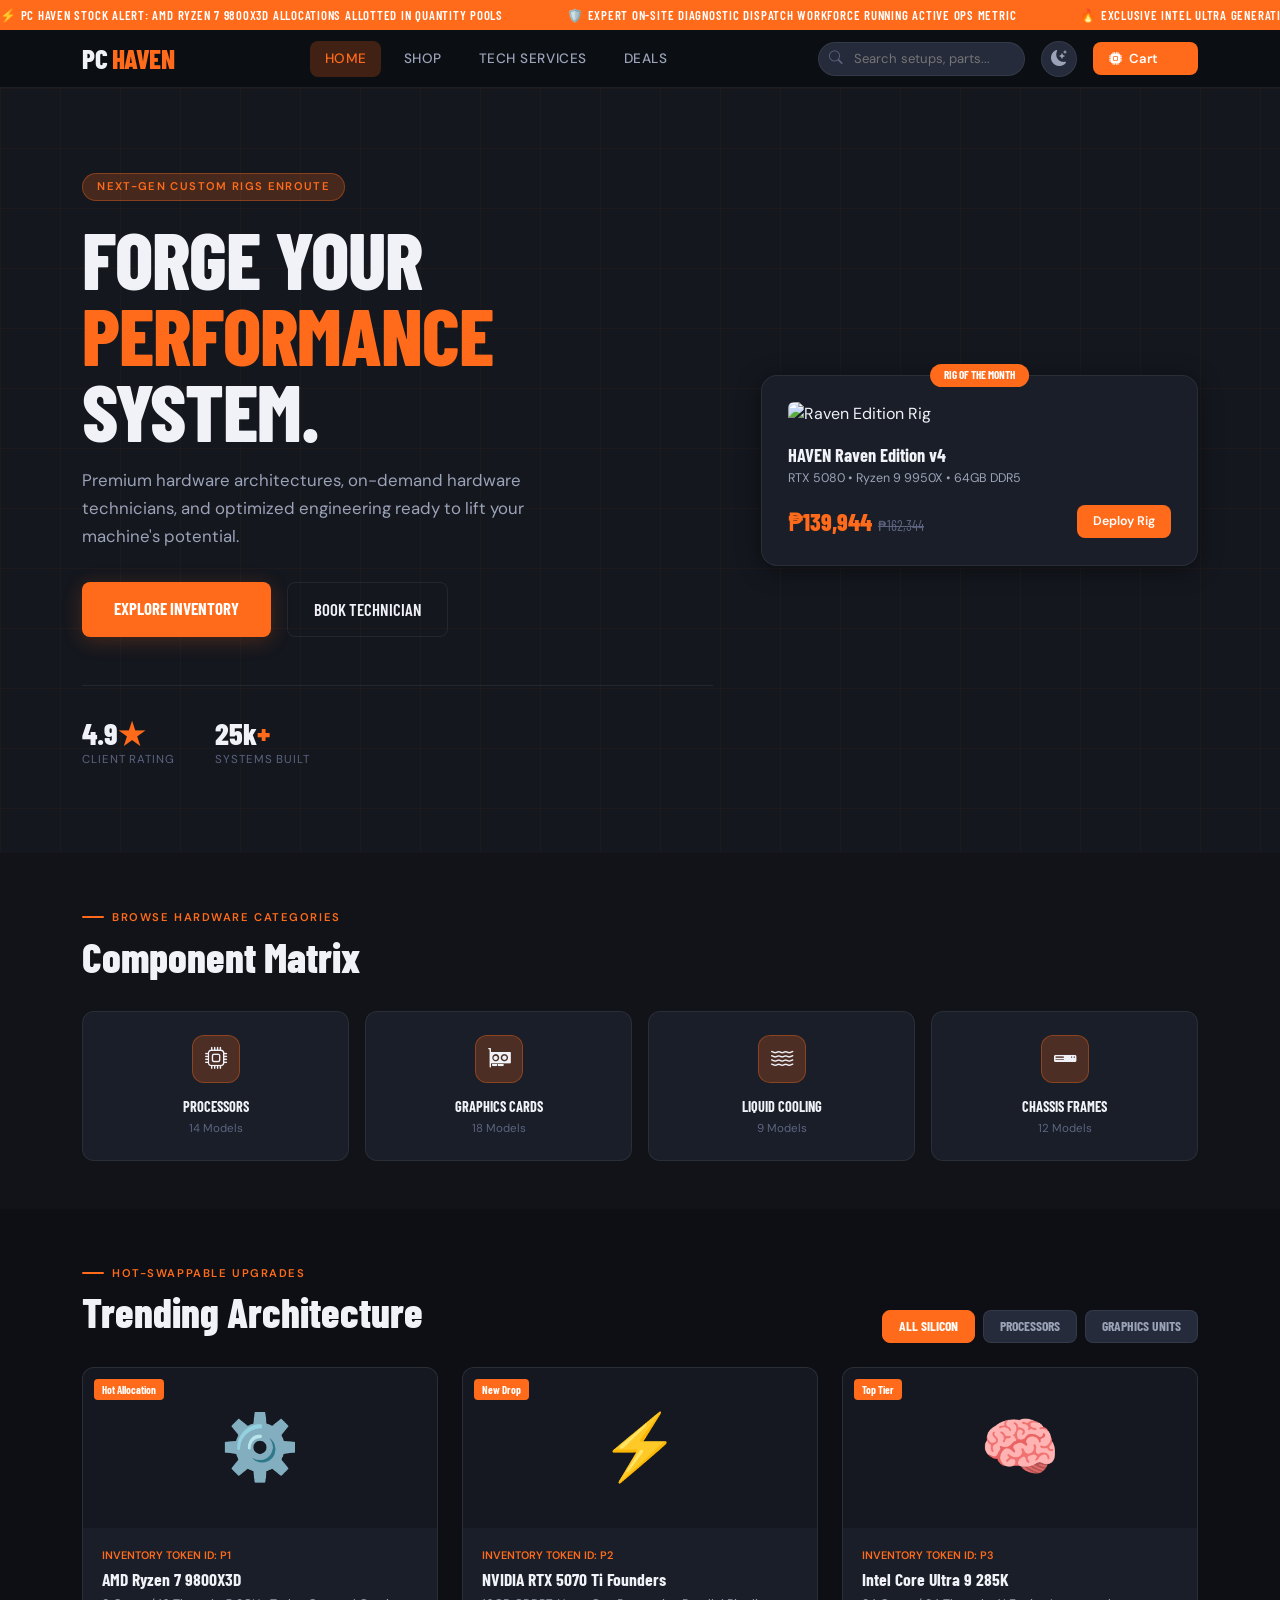
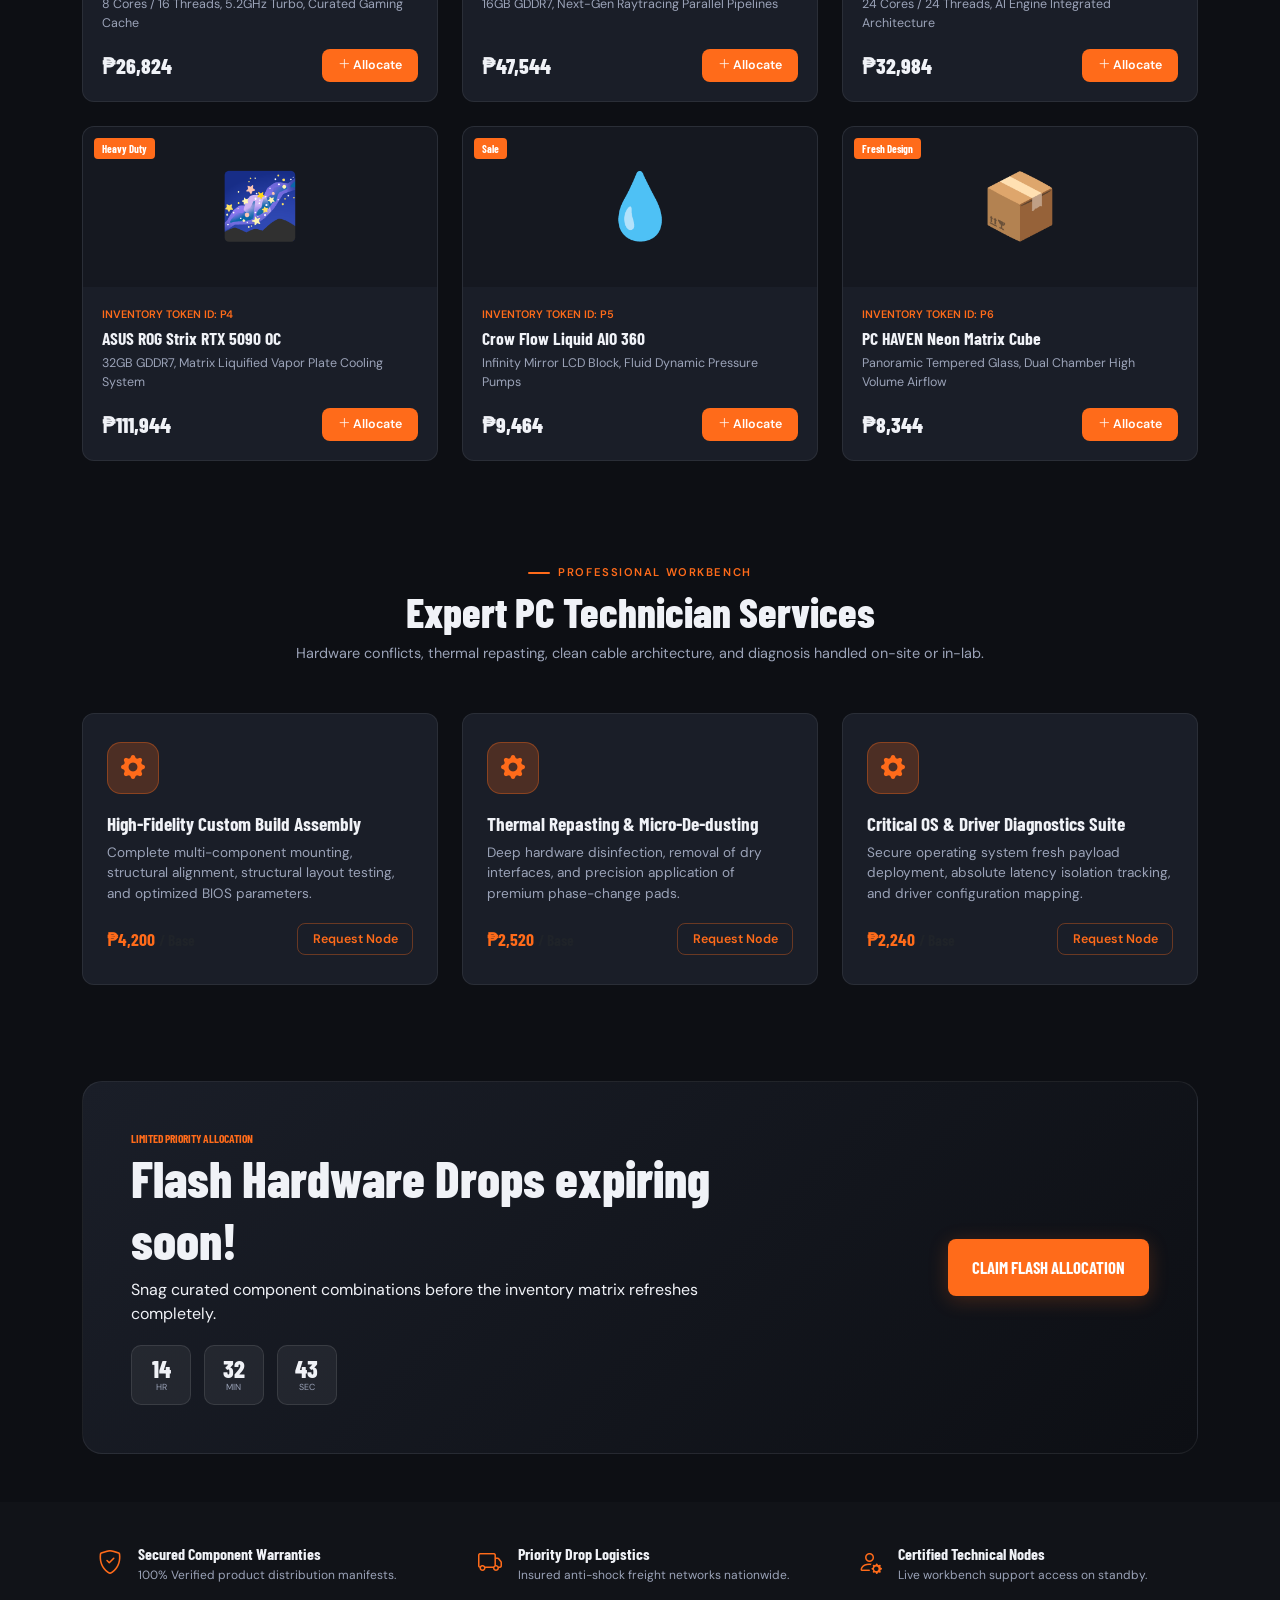
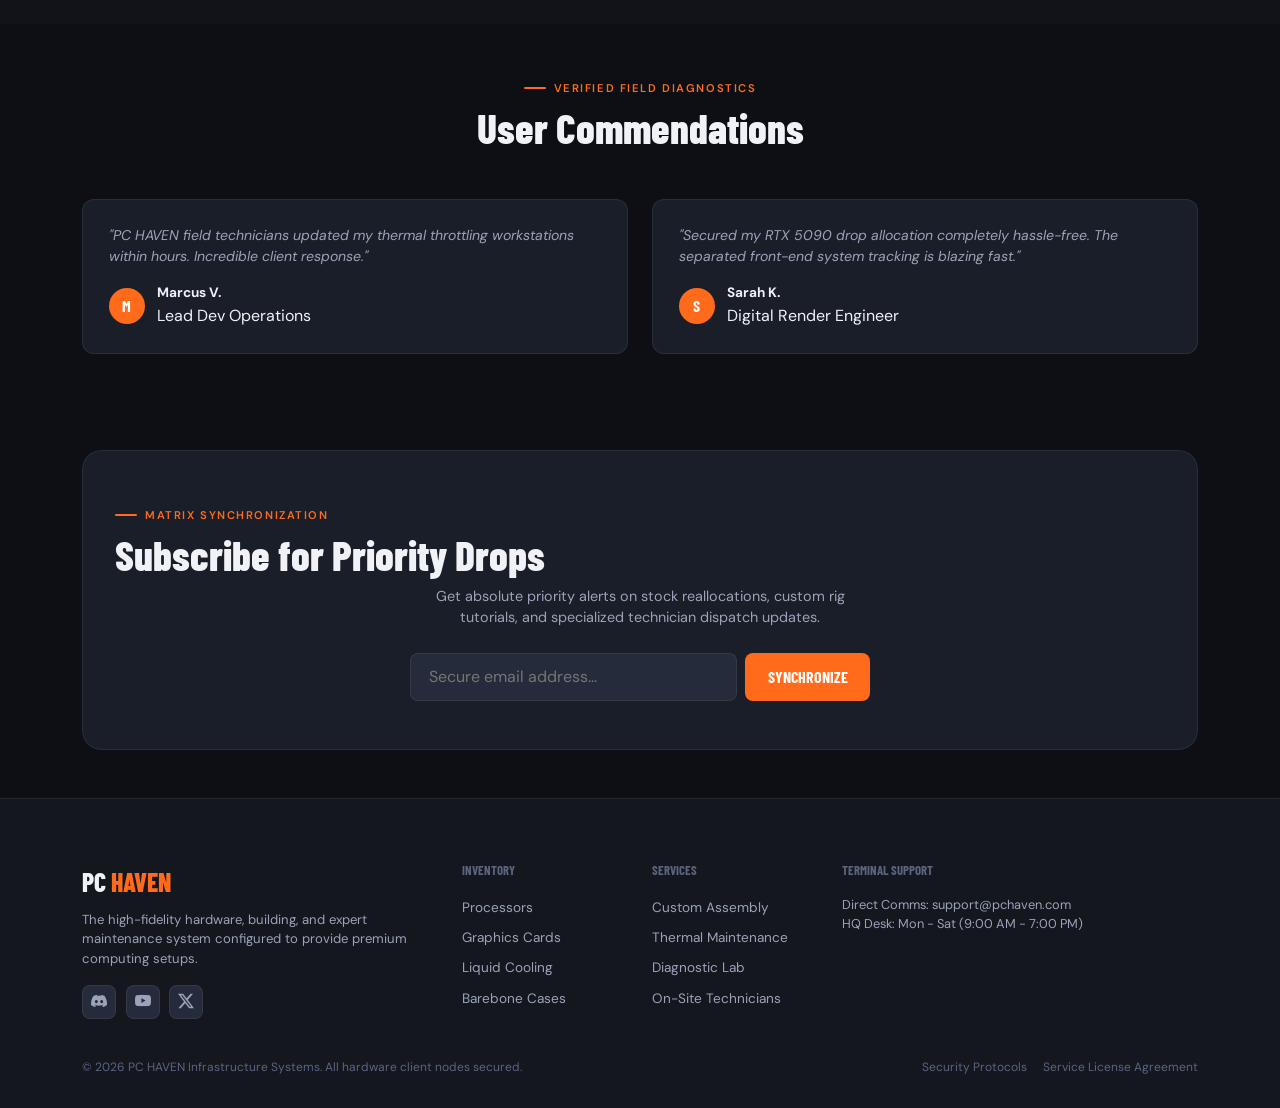
==== index.html @ a6cbf020 "Fix navbar active bug, rebrand to PC HAVEN, and convert currency to PHP" ====
<!DOCTYPE html>
<html lang="en" data-theme="dark">
<head>
  <meta charset="UTF-8" />
  <meta name="viewport" content="width=device-width, initial-scale=1.0" />
  <title>PC HAVEN — Hardware, Builds & Tech Services</title>
  <meta name="description" content="Shop premium PC components, pre-built gaming rigs, and book expert technician services. PC HAVEN — your one-stop tech hub." />

  <link href="https://cdn.jsdelivr.net/npm/bootstrap@5.3.3/dist/css/bootstrap.min.css" rel="stylesheet" />
  <link href="https://cdn.jsdelivr.net/npm/bootstrap-icons@1.11.3/font/bootstrap-icons.min.css" rel="stylesheet" />
  <link href="https://fonts.googleapis.com/css2?family=Barlow+Condensed:wght@400;600;700;800&family=DM+Sans:wght@300;400;500;600&display=swap" rel="stylesheet" />
  <link href="style.css" rel="stylesheet" />
</head>
<body>

  <div class="ticker-bar">
    <div class="ticker-inner" id="ticker-content">
      </div>
  </div>

  <nav id="mainNav">
    <div class="container d-flex align-items-center justify-content-between py-2">
      <a class="navbar-brand" href="#">PC <span>HAVEN</span></a>
      
      <div class="d-none d-lg-flex align-items-center gap-2">
        <a class="nav-link active" href="#hero">Home</a>
        <a class="nav-link" href="#categories">Shop</a>
        <a class="nav-link" href="#services">Tech Services</a>
        <a class="nav-link" href="#promo">Deals</a>
      </div>

      <div class="d-flex align-items-center gap-3">
        <div class="nav-search d-none d-sm-block">
          <i class="bi bi-search search-icon"></i>
          <input type="text" placeholder="Search setups, parts..." />
        </div>
        
        <button class="theme-toggle" id="themeToggle" title="Toggle Light/Dark Mode">
          <i class="bi bi-moon-stars-fill"></i>
        </button>

        <button class="cart-btn" id="cartToggleBtn">
          <i class="bi bi-cpu-fill"></i> Cart
          <span class="cart-count" id="cartCountBadge">0</span>
        </button>
      </div>
    </div>
  </nav>

  <header id="hero" class="hero-section">
    <div class="hero-bg"></div>
    <div class="hero-grid"></div>
    <div class="container hero-content">
      <div class="row align-items-center g-5">
        <div class="col-lg-7">
          <div class="hero-eyebrow">Next-Gen Custom Rigs Enroute</div>
          <h1 class="hero-heading">FORGE YOUR <span class="accent-word">PERFORMANCE</span> SYSTEM.</h1>
          <p class="hero-sub">Premium hardware architectures, on-demand hardware technicians, and optimized engineering ready to lift your machine's potential.</p>
          <div class="d-flex flex-wrap gap-3">
            <a href="#featured" class="btn btn-hero-primary">Explore Inventory</a>
            <a href="#services" class="btn btn-hero-secondary">Book Technician</a>
          </div>
          <div class="hero-stats">
            <div>
              <div class="hero-stats-num">4.9<span>★</span></div>
              <div class="hero-stat-label">Client Rating</div>
            </div>
            <div>
              <div class="hero-stats-num">25k<span>+</span></div>
              <div class="hero-stat-label">Systems Built</div>
            </div>
          </div>
        </div>
        <div class="col-lg-5 d-none d-lg-block">
          <div class="hero-card-float">
            <div class="badge-featured">Rig of the Month</div>
            <img src="https://images.unsplash.com/photo-1587202372775-e229f172b9d7?w=500&q=80" alt="Raven Edition Rig" class="img-fluid rounded" />
            <div class="hero-card-title">HAVEN Raven Edition v4</div>
            <div class="hero-card-sub">RTX 5080 • Ryzen 9 9950X • 64GB DDR5</div>
            <div class="d-flex justify-content-between align-items-center">
              <span class="hero-card-price">₱139,944<span class="old-price">₱162,344</span></span>
              <button class="btn-add-cart" onclick="CartManager.addItem('p-hero', 'HAVEN Raven Edition v4', 139944, '💾')">Deploy Rig</button>
            </div>
          </div>
        </div>
      </div>
    </div>
  </header>

  <section id="categories" class="categories-strip py-5">
    <div class="container">
      <div class="d-flex justify-content-between align-items-end mb-4">
        <div>
          <div class="section-eyebrow">Browse Hardware Categories</div>
          <h2 class="section-title">Component Matrix</h2>
        </div>
      </div>
      <div class="row g-3" id="categories-grid">
        </div>
    </div>
  </section>

  <section id="featured" class="py-5">
    <div class="container">
      <div class="d-flex justify-content-between align-items-end mb-4">
        <div>
          <div class="section-eyebrow">Hot-Swappable Upgrades</div>
          <h2 class="section-title">Trending Architecture</h2>
        </div>
        <div class="d-flex gap-2" id="filter-tabs">
          </div>
      </div>
      <div class="row g-4" id="products-grid">
        </div>
    </div>
  </section>

  <section id="services" class="services-section py-5">
    <div class="container">
      <div class="text-center max-w-xl mx-auto mb-5">
        <div class="section-eyebrow justify-content-center">Professional Workbench</div>
        <h2 class="section-title">Expert PC Technician Services</h2>
        <p class="section-sub">Hardware conflicts, thermal repasting, clean cable architecture, and diagnosis handled on-site or in-lab.</p>
      </div>
      <div class="row g-4" id="services-grid">
        </div>
    </div>
  </section>

  <section id="promo" class="py-5">
    <div class="container">
      <div class="promo-banner">
        <div class="row align-items-center g-4">
          <div class="col-md-7">
            <div class="promo-eyebrow">Limited Priority Allocation</div>
            <h2 class="promo-heading">Flash Hardware Drops expiring soon!</h2>
            <p class="promo-sub">Snag curated component combinations before the inventory matrix refreshes completely.</p>
            <div class="countdown-wrap" id="countdown">
              </div>
          </div>
          <div class="col-md-5 text-md-end">
            <a href="#featured" class="btn btn-hero-primary px-4 py-3">Claim Flash Allocation</a>
          </div>
        </div>
      </div>
    </div>
  </section>

  <section class="trust-strip py-4">
    <div class="container">
      <div class="row g-4" id="trust-grid">
        </div>
    </div>
  </section>

  <section class="testimonials-section py-5">
    <div class="container">
      <div class="text-center mb-5">
        <div class="section-eyebrow justify-content-center">Verified Field Diagnostics</div>
        <h2 class="section-title">User Commendations</h2>
      </div>
      <div class="row g-4" id="testimonials-grid">
        </div>
    </div>
  </section>

  <section class="newsletter-section py-5">
    <div class="container">
      <div class="newsletter-box">
        <div class="section-eyebrow justify-content-center mb-2">Matrix Synchronization</div>
        <h3 class="section-title mb-2">Subscribe for Priority Drops</h3>
        <p class="section-sub mb-4 text-center mx-auto" style="max-width:440px;">Get absolute priority alerts on stock reallocations, custom rig tutorials, and specialized technician dispatch updates.</p>
        <form id="newsletterForm" onsubmit="event.preventDefault(); alert('Subscribed to PC HAVEN stock alerts!');">
          <div class="newsletter-input-group">
            <input type="email" class="newsletter-input" placeholder="Secure email address..." required />
            <button type="submit" class="btn-subscribe">Synchronize</button>
          </div>
        </form>
      </div>
    </div>
  </section>

  <footer>
    <div class="container">
      <div class="row g-4">
        <div class="col-lg-4 col-md-6">
          <div class="footer-brand">PC <span>HAVEN</span></div>
          <p class="footer-desc">The high-fidelity hardware, building, and expert maintenance system configured to provide premium computing setups.</p>
          <div class="footer-social">
            <a href="#" class="social-btn"><i class="bi bi-discord"></i></a>
            <a href="#" class="social-btn"><i class="bi bi-youtube"></i></a>
            <a href="#" class="social-btn"><i class="bi bi-twitter-x"></i></a>
          </div>
        </div>
        <div class="col-lg-2 col-md-6">
          <h5 class="footer-heading">Inventory</h5>
          <ul class="footer-links">
            <li><a href="#featured">Processors</a></li>
            <li><a href="#featured">Graphics Cards</a></li>
            <li><a href="#featured">Liquid Cooling</a></li>
            <li><a href="#featured">Barebone Cases</a></li>
          </ul>
        </div>
        <div class="col-lg-2 col-md-6">
          <h5 class="footer-heading">Services</h5>
          <ul class="footer-links">
            <li><a href="#services">Custom Assembly</a></li>
            <li><a href="#services">Thermal Maintenance</a></li>
            <li><a href="#services">Diagnostic Lab</a></li>
            <li><a href="#services">On-Site Technicians</a></li>
          </ul>
        </div>
        <div class="col-lg-4 col-md-6">
          <h5 class="footer-heading">Terminal Support</h5>
          <p class="footer-desc mt-0" style="font-size:0.8rem;">Direct Comms: support@pchaven.com<br />HQ Desk: Mon - Sat (9:00 AM - 7:00 PM)</p>
        </div>
      </div>
      <div class="footer-divider"></div>
      <div class="d-flex flex-wrap justify-content-between align-items-center footer-bottom">
        <p class="mb-0">&copy; 2026 PC HAVEN Infrastructure Systems. All hardware client nodes secured.</p>
        <div class="d-flex gap-3">
          <a href="#">Security Protocols</a>
          <a href="#">Service License Agreement</a>
        </div>
      </div>
    </div>
  </footer>

  <div id="toast-container"></div>

  <div class="cart-drawer-overlay" id="cartOverlay"></div>
  <div class="cart-drawer" id="cartDrawer">
    <div class="cart-drawer-header">
      <div class="cart-drawer-title"><i class="bi bi-box-seam"></i> Allocated Components</div>
      <button class="drawer-close" id="cartCloseBtn"><i class="bi bi-x-lg"></i></button>
    </div>
    <div class="cart-drawer-body" id="cartDrawerItems">
      </div>
    <div class="cart-drawer-footer">
      <div class="d-flex justify-content-between align-items-center mb-3">
        <span class="text-secondary small">Subtotal Asset Valuation</span>
        <span class="fw-bold text-primary fs-5" id="cartDrawerSubtotal">₱0</span>
      </div>
      <button class="btn btn-hero-primary w-100 py-2.5 text-uppercase fw-bold" onclick="CartManager.checkout()">Initialize Purchase Sequence</button>
    </div>
  </div>

  <div class="modal fade" id="bookingModal" tabindex="-1" aria-hidden="true">
    <div class="modal-dialog modal-dialog-centered">
      <div class="modal-content text-start" style="background: var(--bg-surface); border: 1px solid var(--border); border-radius: var(--radius-card);">
        <div class="modal-header" style="border-bottom: 1px solid var(--border)">
          <h5 class="modal-title fw-bold" id="modalServiceTitle"><i class="bi bi-wrench-adjustable-circle"></i> Service Request</h5>
          <button type="button" class="btn-close btn-close-white" data-bs-dismiss="modal" id="closeBookingModalBtn"></button>
        </div>
        <div class="modal-body" style="color: var(--text-primary);">
          <form id="technicianBookingForm" onsubmit="event.preventDefault(); handleBookingSubmit();">
            <div class="mb-3">
              <label class="form-label small fw-semibold text-secondary">Target Sub-System</label>
              <input type="text" class="form-control" id="bookingServiceName" readonly style="background: var(--bg-muted); color: var(--text-primary); border-color: var(--border);" />
            </div>
            <div class="mb-3">
              <label class="form-label small fw-semibold text-secondary">Client Designation Name</label>
              <input type="text" class="form-control" required style="background: var(--bg-base); color: var(--text-primary); border-color: var(--border);" />
            </div>
            <div class="mb-3">
              <label class="form-label small fw-semibold text-secondary">Deployment Vector Date</label>
              <input type="date" class="form-control" required style="background: var(--bg-base); color: var(--text-primary); border-color: var(--border);" />
            </div>
            <button type="submit" class="btn btn-hero-primary w-100 mt-2">Dispatch Technician</button>
          </form>
        </div>
      </div>
    </div>
  </div>

  <script src="https://cdn.jsdelivr.net/npm/bootstrap@5.3.3/dist/js/bootstrap.bundle.min.js"></script>
  <script src="script.js"></script>
</body>
</html>
---- style.css ----
/* ============================================================
   DESIGN TOKENS & THEME SYSTEM
============================================================ */
:root {
  --accent:        #FF6B1A;
  --accent-dim:    #cc521200;
  --accent-glow:   rgba(255, 107, 26, 0.22);
  --accent-hover:  #ff832d;
  --neon-blue:     #1AABFF;
  --neon-blue-glow:rgba(26, 171, 255, 0.18);
  --font-display:  'Barlow Condensed', sans-serif;
  --font-body:     'DM Sans', sans-serif;
  --radius-card:   12px;
  --radius-btn:    8px;
  --transition:    0.22s ease;
}

/* DARK THEME (default) */
[data-theme="dark"] {
  --bg-base:       #0D0F14;
  --bg-surface:    #14171E;
  --bg-card:       #1A1E28;
  --bg-card-hover: #20253300;
  --bg-muted:      #252B3A;
  --border:        rgba(255,255,255,0.07);
  --border-accent: rgba(255,107,26,0.35);
  --text-primary:  #F0F2F7;
  --text-secondary:#9BA3B8;
  --text-muted:    #5C6480;
  --nav-bg:        rgba(13, 15, 20, 0.92);
  --hero-overlay:  linear-gradient(135deg, rgba(13,15,20,0.96) 0%, rgba(13,15,20,0.65) 60%, rgba(13,15,20,0.3) 100%);
  --section-alt:   #111318;
  --badge-sale-bg: #FF6B1A;
  --badge-sale-fg: #fff;
  --badge-new-bg:  #1AABFF;
  --badge-new-fg:  #fff;
  --shadow-card:   0 4px 24px rgba(0,0,0,0.45);
  --shadow-hover:  0 8px 40px rgba(0,0,0,0.65);
}

/* LIGHT THEME */
[data-theme="light"] {
  --bg-base:       #F4F5F8;
  --bg-surface:    #FFFFFF;
  --bg-card:       #FFFFFF;
  --bg-card-hover: #F8F9FC;
  --bg-muted:      #ECEEF4;
  --border:        rgba(0,0,0,0.08);
  --border-accent: rgba(255,107,26,0.4);
  --text-primary:  #0E1118;
  --text-secondary:#454D65;
  --text-muted:    #9BA3B8;
  --nav-bg:        rgba(244,245,248,0.94);
  --hero-overlay:  linear-gradient(135deg, rgba(244,245,248,0.97) 0%, rgba(244,245,248,0.75) 55%, rgba(244,245,248,0.1) 100%);
  --section-alt:   #ECEEF4;
  --badge-sale-bg: #FF6B1A;
  --badge-sale-fg: #fff;
  --badge-new-bg:  #0e90d9;
  --badge-new-fg:  #fff;
  --shadow-card:   0 2px 16px rgba(0,0,0,0.09);
  --shadow-hover:  0 6px 32px rgba(0,0,0,0.15);
}

/* ============================================================
   BASE
============================================================ */
*, *::before, *::after { box-sizing: border-box; }
html { scroll-behavior: smooth; }
body {
  font-family: var(--font-body);
  background: var(--bg-base);
  color: var(--text-primary);
  transition: background var(--transition), color var(--transition);
  overflow-x: hidden;
}
h1, h2, h3, h4, h5, .display-font { font-family: var(--font-display); }
a { color: inherit; text-decoration: none; }

/* ============================================================
   SCROLLBAR
============================================================ */
::-webkit-scrollbar { width: 6px; }
::-webkit-scrollbar-track { background: var(--bg-base); }
::-webkit-scrollbar-thumb { background: var(--bg-muted); border-radius: 99px; }

/* ============================================================
   NAVBAR
============================================================ */
#mainNav {
  background: var(--nav-bg);
  backdrop-filter: blur(16px) saturate(180%);
  -webkit-backdrop-filter: blur(16px) saturate(180%);
  border-bottom: 1px solid var(--border);
  position: sticky;
  top: 0;
  z-index: 1000;
  transition: all var(--transition);
}
#mainNav.scrolled {
  border-bottom-color: var(--border-accent);
  box-shadow: 0 4px 32px rgba(255,107,26,0.08);
}
.navbar-brand {
  font-family: var(--font-display);
  font-size: 1.7rem;
  font-weight: 800;
  letter-spacing: -0.5px;
  color: var(--text-primary) !important;
}
.navbar-brand span { color: var(--accent); }
.nav-link {
  font-size: 0.85rem;
  font-weight: 500;
  letter-spacing: 0.04em;
  text-transform: uppercase;
  color: var(--text-secondary) !important;
  padding: 0.5rem 0.9rem !important;
  border-radius: var(--radius-btn);
  transition: color var(--transition), background var(--transition);
}
.nav-link:hover, .nav-link.active {
  color: var(--text-primary) !important;
  background: var(--bg-muted);
}
.nav-link.active { color: var(--accent) !important; background: var(--accent-glow); }

/* Cart Badge UI */
.cart-btn {
  position: relative;
  display: inline-flex;
  align-items: center;
  gap: 0.4rem;
  background: var(--accent);
  color: #fff !important;
  border: none;
  border-radius: var(--radius-btn);
  padding: 0.42rem 1rem !important;
  font-size: 0.82rem;
  font-weight: 600;
  transition: background var(--transition), transform var(--transition);
}
.cart-btn:hover { background: var(--accent-hover) !important; transform: translateY(-1px); }
.cart-count {
  background: #fff;
  color: var(--accent);
  font-size: 0.65rem;
  font-weight: 700;
  width: 18px; height: 18px;
  border-radius: 50%;
  display: flex; align-items: center; justify-content: center;
  opacity: 0;
  transform: scale(0);
  transition: all 0.2s cubic-bezier(0.34,1.56,0.64,1);
}
.cart-count.visible { opacity: 1; transform: scale(1); }

/* Search Engine Mock Input */
.nav-search {
  position: relative;
  max-width: 240px;
}
.nav-search input {
  background: var(--bg-muted);
  border: 1px solid var(--border);
  color: var(--text-primary);
  border-radius: 99px;
  padding: 0.4rem 1rem 0.4rem 2.2rem;
  font-size: 0.82rem;
  width: 100%;
  transition: border-color var(--transition), background var(--transition);
  font-family: var(--font-body);
}
.nav-search input:focus {
  outline: none;
  border-color: var(--accent);
  background: var(--bg-card);
  box-shadow: 0 0 0 3px var(--accent-glow);
}
.nav-search .search-icon {
  position: absolute; left: 0.7rem; top: 50%;
  transform: translateY(-50%);
  color: var(--text-muted);
  font-size: 0.85rem;
  pointer-events: none;
}

/* Theme Toggle Button */
.theme-toggle {
  background: var(--bg-muted);
  border: 1px solid var(--border);
  color: var(--text-secondary);
  width: 36px; height: 36px;
  border-radius: 50%;
  display: flex; align-items: center; justify-content: center;
  cursor: pointer;
  transition: all var(--transition);
  font-size: 1rem;
}
.theme-toggle:hover { border-color: var(--accent); color: var(--accent); background: var(--accent-glow); }

/* ============================================================
   TICKER / ANNOUNCEMENT BAR
============================================================ */
.ticker-bar {
  background: var(--accent);
  color: #fff;
  font-family: var(--font-display);
  font-size: 0.8rem;
  font-weight: 600;
  letter-spacing: 0.06em;
  text-transform: uppercase;
  padding: 0.35rem 0;
  overflow: hidden;
  white-space: nowrap;
}
.ticker-inner {
  display: inline-flex;
  gap: 4rem;
  animation: ticker 28s linear infinite;
}
@keyframes ticker {
  0%   { transform: translateX(0); }
  100% { transform: translateX(-50%); }
}
.ticker-bar:hover .ticker-inner { animation-play-state: paused; }

/* ============================================================
   HERO SECTION
============================================================ */
.hero-section {
  position: relative;
  min-height: 85vh;
  display: flex;
  align-items: center;
  overflow: hidden;
  background-color: var(--bg-surface);
}
.hero-bg {
  position: absolute; inset: 0;
  background-image: url('https://images.unsplash.com/photo-1618424181497-157f25b6ddd5?w=1800&q=80');
  background-size: cover;
  background-position: center center;
  transform: scale(1.04);
  transition: transform 8s ease;
}
.hero-section:hover .hero-bg { transform: scale(1); }
.hero-overlay {
  position: absolute; inset: 0;
  background: var(--hero-overlay);
}
.hero-grid {
  position: absolute; inset: 0;
  background-image:
    linear-gradient(rgba(255,107,26,0.04) 1px, transparent 1px),
    linear-gradient(90deg, rgba(255,107,26,0.04) 1px, transparent 1px);
  background-size: 60px 60px;
  pointer-events: none;
}
.hero-content { position: relative; z-index: 2; }
.hero-eyebrow {
  display: inline-flex;
  align-items: center;
  gap: 0.5rem;
  background: var(--accent-glow);
  border: 1px solid var(--border-accent);
  color: var(--accent);
  font-size: 0.7rem;
  font-weight: 600;
  letter-spacing: 0.12em;
  text-transform: uppercase;
  padding: 0.3rem 0.9rem;
  border-radius: 99px;
  margin-bottom: 1.2rem;
}
.hero-heading {
  font-family: var(--font-display);
  font-size: clamp(2.8rem, 6.5vw, 5rem);
  font-weight: 800;
  line-height: 0.95;
  letter-spacing: -1px;
  margin-bottom: 1.2rem;
}
.hero-heading .accent-word { color: var(--accent); }
.hero-sub {
  font-size: 1.05rem;
  color: var(--text-secondary);
  max-width: 520px;
  line-height: 1.65;
  margin-bottom: 2rem;
}
.btn-hero-primary {
  background: var(--accent);
  color: #fff;
  border: none;
  border-radius: var(--radius-btn);
  padding: 0.85rem 2rem;
  font-family: var(--font-display);
  font-size: 1.05rem;
  font-weight: 700;
  text-transform: uppercase;
  transition: all var(--transition);
  box-shadow: 0 4px 20px var(--accent-glow);
}
.btn-hero-primary:hover {
  background: var(--accent-hover);
  color: #fff;
  transform: translateY(-2px);
  box-shadow: 0 8px 32px rgba(255,107,26,0.45);
}
.btn-hero-secondary {
  background: transparent;
  color: var(--text-primary);
  border: 1px solid var(--border);
  border-radius: var(--radius-btn);
  padding: 0.85rem 1.6rem;
  font-family: var(--font-display);
  font-size: 1.05rem;
  font-weight: 600;
  text-transform: uppercase;
  transition: all var(--transition);
}
.btn-hero-secondary:hover {
  border-color: var(--accent);
  color: var(--accent);
  background: var(--accent-glow);
}
.hero-stats {
  display: flex;
  gap: 2.5rem;
  margin-top: 3rem;
  padding-top: 2rem;
  border-top: 1px solid var(--border);
}
.hero-stats-num {
  font-family: var(--font-display);
  font-size: 1.9rem;
  font-weight: 800;
  line-height: 1;
}
.hero-stats-num span { color: var(--accent); }
.hero-stat-label {
  font-size: 0.72rem;
  color: var(--text-muted);
  text-transform: uppercase;
  letter-spacing: 0.08em;
  margin-top: 0.2rem;
}

/* Floating Rig Display Component Card */
.hero-card-float {
  background: var(--bg-card);
  border: 1px solid var(--border);
  border-radius: 16px;
  padding: 1.6rem;
  backdrop-filter: blur(12px);
  box-shadow: var(--shadow-card);
  animation: float-card 5s ease-in-out infinite;
  position: relative;
}
@keyframes float-card {
  0%, 100% { transform: translateY(0); }
  50%       { transform: translateY(-10px); }
}
.hero-card-float .badge-featured {
  position: absolute;
  top: -12px; left: 50%;
  transform: translateX(-50%);
  background: var(--accent);
  color: #fff;
  font-family: var(--font-display);
  font-size: 0.7rem;
  font-weight: 700;
  text-transform: uppercase;
  padding: 0.2rem 0.9rem;
  border-radius: 99px;
}
.hero-card-float img {
  width: 100%;
  max-height: 200px;
  object-fit: cover;
  margin-bottom: 1rem;
}
.hero-card-title {
  font-family: var(--font-display);
  font-size: 1.15rem;
  font-weight: 700;
}
.hero-card-sub { font-size: 0.78rem; color: var(--text-secondary); margin-bottom: 1rem; }
.hero-card-price {
  font-family: var(--font-display);
  font-size: 1.5rem;
  font-weight: 800;
  color: var(--accent);
}
.hero-card-price .old-price {
  font-size: 0.9rem;
  color: var(--text-muted);
  text-decoration: line-through;
  font-weight: 400;
  margin-left: 0.4rem;
}

/* ============================================================
   CATEGORIES MATRIX STRIP
============================================================ */
.categories-strip { background: var(--section-alt); }
.cat-card {
  background: var(--bg-card);
  border: 1px solid var(--border);
  border-radius: var(--radius-card);
  padding: 1.4rem 1rem;
  text-align: center;
  cursor: pointer;
  transition: all var(--transition);
  position: relative;
  overflow: hidden;
}
.cat-card::before {
  content: '';
  position: absolute;
  bottom: 0; left: 0; right: 0;
  height: 2px;
  background: var(--accent);
  transform: scaleX(0);
  transition: transform var(--transition);
}
.cat-card:hover { border-color: var(--border-accent); transform: translateY(-3px); box-shadow: var(--shadow-hover); }
.cat-card:hover::before { transform: scaleX(1); }
.cat-icon {
  width: 48px; height: 48px;
  background: var(--accent-glow);
  border: 1px solid var(--border-accent);
  border-radius: 12px;
  display: flex; align-items: center; justify-content: center;
  font-size: 1.4rem;
  margin: 0 auto 0.8rem;
  transition: all var(--transition);
}
.cat-card:hover .cat-icon { background: var(--accent); border-color: var(--accent); color: white; }
.cat-name {
  font-family: var(--font-display);
  font-size: 0.9rem;
  font-weight: 700;
  text-transform: uppercase;
}
.cat-count { font-size: 0.72rem; color: var(--text-muted); margin-top: 0.2rem; }

/* ============================================================
   SECTION STRUCTURAL CLASSES
============================================================ */
.section-eyebrow {
  display: inline-flex;
  align-items: center;
  gap: 0.5rem;
  font-size: 0.7rem;
  font-weight: 600;
  letter-spacing: 0.14em;
  text-transform: uppercase;
  color: var(--accent);
  margin-bottom: 0.5rem;
}
.section-eyebrow::before {
  content: '';
  display: block;
  width: 22px; height: 2px;
  background: var(--accent);
  border-radius: 1px;
}
.section-title {
  font-family: var(--font-display);
  font-size: clamp(1.8rem, 3.5vw, 2.6rem);
  font-weight: 800;
  line-height: 1.1;
}
.section-sub { font-size: 0.9rem; color: var(--text-secondary); }

/* Filter Tabs Navigation buttons */
.filter-tab-btn {
  background: var(--bg-muted);
  color: var(--text-secondary);
  border: 1px solid var(--border);
  font-family: var(--font-display);
  font-weight: 700;
  font-size: 0.85rem;
  text-transform: uppercase;
  padding: 0.35rem 1rem;
  border-radius: var(--radius-btn);
  transition: all var(--transition);
}
.filter-tab-btn.active, .filter-tab-btn:hover {
  background: var(--accent);
  color: white;
  border-color: var(--accent);
}

/* ============================================================
   PRODUCT RENDER CARDS
============================================================ */
.product-card {
  background: var(--bg-card);
  border: 1px solid var(--border);
  border-radius: var(--radius-card);
  overflow: hidden;
  transition: all var(--transition);
  display: flex;
  flex-direction: column;
  height: 100%;
}
.product-card:hover {
  border-color: var(--border-accent);
  box-shadow: var(--shadow-hover);
  transform: translateY(-4px);
}
.product-img-wrap {
  background: rgba(0,0,0,0.2);
  position: relative;
  overflow: hidden;
  padding: 2rem 1.2rem;
  text-align: center;
}
.product-img-wrap .item-emoji {
  font-size: 4rem;
  display: inline-block;
  transition: transform var(--transition);
}
.product-card:hover .product-img-wrap .item-emoji { transform: scale(1.15) rotate(5deg); }

/* Badge overlays stack code */
.badge-stack {
  position: absolute;
  top: 0.7rem; left: 0.7rem;
  display: flex; flex-direction: column; gap: 0.3rem;
  z-index: 5;
}
.badge-sale {
  background: var(--badge-sale-bg);
  color: var(--badge-sale-fg);
  font-family: var(--font-display);
  font-size: 0.68rem;
  font-weight: 700;
  padding: 0.15rem 0.5rem;
  border-radius: 4px;
}
.badge-new {
  background: var(--badge-new-bg);
  color: var(--badge-new-fg);
  font-family: var(--font-display);
  font-size: 0.68rem;
  font-weight: 700;
  padding: 0.15rem 0.5rem;
  border-radius: 4px;
}

/* Product Information Body layout setup */
.product-body {
  padding: 1.2rem;
  display: flex; flex-direction: column; flex: 1;
}
.product-category {
  font-size: 0.68rem;
  font-weight: 600;
  text-transform: uppercase;
  color: var(--accent);
  margin-bottom: 0.3rem;
}
.product-name {
  font-family: var(--font-display);
  font-size: 1.1rem;
  font-weight: 700;
  margin-bottom: 0.25rem;
  line-height: 1.3;
}
.product-spec {
  font-size: 0.78rem;
  color: var(--text-secondary);
  margin-bottom: 1rem;
}
.product-footer {
  margin-top: auto;
  display: flex; align-items: center; justify-content: space-between;
}
.product-price {
  font-family: var(--font-display);
  font-size: 1.35rem;
  font-weight: 800;
}
.btn-add-cart {
  background: var(--accent);
  color: #fff;
  border: none;
  border-radius: var(--radius-btn);
  padding: 0.45rem 1rem;
  font-size: 0.78rem;
  font-weight: 600;
  transition: all var(--transition);
}
.btn-add-cart:hover { background: var(--accent-hover); }

/* ============================================================
   TECHNICIAN SERVICES CARDS
============================================================ */
.service-card {
  background: var(--bg-card);
  border: 1px solid var(--border);
  border-radius: var(--radius-card);
  padding: 1.8rem 1.5rem;
  position: relative;
  overflow: hidden;
  transition: all var(--transition);
}
.service-card:hover {
  border-color: var(--border-accent);
  box-shadow: var(--shadow-hover);
  transform: translateY(-3px);
}
.service-icon-wrap {
  width: 52px; height: 52px;
  background: var(--accent-glow);
  border: 1px solid var(--border-accent);
  border-radius: 14px;
  display: flex; align-items: center; justify-content: center;
  font-size: 1.5rem;
  margin-bottom: 1.1rem;
  color: var(--accent);
}
.service-card:hover .service-icon-wrap {
  background: var(--accent);
  color: #fff;
}
.service-name {
  font-family: var(--font-display);
  font-size: 1.2rem;
  font-weight: 700;
}
.service-desc { font-size: 0.85rem; color: var(--text-secondary); margin-bottom: 1.2rem; }
.service-meta { display: flex; align-items: center; justify-content: space-between; }
.service-price { font-family: var(--font-display); font-size: 1.1rem; font-weight: 700; color: var(--accent); }
.btn-book-service {
  background: transparent;
  border: 1px solid var(--border-accent);
  color: var(--accent);
  border-radius: var(--radius-btn);
  padding: 0.35rem 0.9rem;
  font-size: 0.78rem;
  font-weight: 600;
  transition: all var(--transition);
}
.btn-book-service:hover { background: var(--accent); color: #fff; }

/* ============================================================
   PROMO & COUNTDOWN STRIP 
============================================================ */
.promo-banner {
  background: linear-gradient(135deg, #1A1E28 0%, #0D0F14 100%);
  border: 1px solid var(--border);
  border-radius: 20px;
  padding: 3rem;
  position: relative;
}
.promo-eyebrow {
  font-family: var(--font-display);
  font-size: 0.72rem;
  font-weight: 700;
  text-transform: uppercase;
  color: var(--accent);
}
.promo-heading {
  font-family: var(--font-display);
  font-size: clamp(2rem, 4vw, 3.2rem);
  font-weight: 800;
}
.countdown-wrap { display: flex; gap: 0.8rem; margin-top: 1.2rem; }
.countdown-unit {
  background: rgba(255,255,255,0.06);
  border: 1px solid rgba(255,255,255,0.1);
  border-radius: 10px;
  width: 60px; height: 60px;
  display: flex; flex-direction: column; align-items: center; justify-content: center;
}
.countdown-num { font-family: var(--font-display); font-size: 1.5rem; font-weight: 800; line-height: 1;}
.countdown-label { font-size: 0.55rem; text-transform: uppercase; color: var(--text-secondary); }

/* ============================================================
   TRUST MATRIX & COGNITIVE PROOF STRIPS
============================================================ */
.trust-strip { background: var(--section-alt); }
.trust-item { display: flex; align-items: center; gap: 1rem; padding: 1rem; }
.trust-icon { font-size: 1.5rem; color: var(--accent); }
.trust-title { font-family: var(--font-display); font-size: 1rem; font-weight: 700; }
.trust-desc { font-size: 0.75rem; color: var(--text-secondary); }

/* Testimonials Setup */
.testimonial-card {
  background: var(--bg-card);
  border: 1px solid var(--border);
  border-radius: var(--radius-card);
  padding: 1.6rem;
}
.testimonial-text { font-size: 0.88rem; color: var(--text-secondary); font-style: italic; margin-bottom: 1rem; }
.testimonial-author { display: flex; align-items: center; gap: 0.8rem; }
.testimonial-avatar {
  width: 36px; height: 36px;
  background: var(--accent);
  border-radius: 50%;
  color: white;
  display: flex; align-items: center; justify-content: center;
  font-weight: bold; font-family: var(--font-display);
}
.testimonial-name { font-size: 0.85rem; font-weight: bold; }

/* ============================================================
   NEWSLETTER DROPS BLOCK
============================================================ */
.newsletter-box {
  background: var(--bg-card);
  border: 1px solid var(--border);
  border-radius: 20px;
  padding: 3rem 2rem;
}
.newsletter-input-group { display: flex; gap: 0.5rem; max-width: 460px; margin: 0 auto; }
.newsletter-input {
  flex: 1; background: var(--bg-muted); border: 1px solid var(--border);
  color: var(--text-primary); border-radius: var(--radius-btn); padding: 0.7rem 1.1rem;
}
.newsletter-input:focus { outline: none; border-color: var(--accent); }
.btn-subscribe { background: var(--accent); color: white; border: none; padding: 0.7rem 1.4rem; border-radius: var(--radius-btn); font-family: var(--font-display); font-weight: 700; text-transform: uppercase;}

/* ============================================================
   FOOTER SCHEMATICS 
============================================================ */
footer { background: var(--bg-surface); border-top: 1px solid var(--border); padding: 4rem 0 2rem; }
.footer-brand { font-family: var(--font-display); font-size: 1.6rem; font-weight: 800; }
.footer-brand span { color: var(--accent); }
.footer-desc { font-size: 0.82rem; color: var(--text-secondary); margin-top: 0.5rem; }
.footer-heading { font-family: var(--font-display); font-size: 0.8rem; font-weight: 700; text-transform: uppercase; color: var(--text-muted); margin-bottom: 1rem; }
.footer-links { list-style: none; padding: 0; }
.footer-links li { margin-bottom: 0.4rem; }
.footer-links a { font-size: 0.85rem; color: var(--text-secondary); transition: color var(--transition); }
.footer-links a:hover { color: var(--accent); }
.footer-social { display: flex; gap: 0.6rem; }
.social-btn { width: 34px; height: 34px; background: var(--bg-muted); border: 1px solid var(--border); border-radius: 8px; display: flex; align-items: center; justify-content: center; color: var(--text-secondary); }
.social-btn:hover { background: var(--accent); color: white; }
.footer-divider { border-color: var(--border); margin: 2rem 0 1.2rem; }
.footer-bottom { font-size: 0.75rem; color: var(--text-muted); }

/* ============================================================
   TOAST STACK SYSTEM 
============================================================ */
#toast-container { position: fixed; bottom: 1.5rem; right: 1.5rem; z-index: 9999; display: flex; flex-direction: column; gap: 0.5rem; }
.toast-item { background: var(--bg-card); border-left: 3px solid var(--accent); border-radius: 8px; padding: 0.8rem 1.2rem; box-shadow: var(--shadow-card); display: flex; align-items: center; gap: 0.7rem; min-width: 260px; animation: toast-in 0.3s cubic-bezier(0.34,1.56,0.64,1); }
@keyframes toast-in { from { opacity:0; transform: translateY(10px); } to { opacity:1; transform: translateY(0); } }

/* ============================================================
   CART DRAWER SCHEMATICS 
============================================================ */
.cart-drawer-overlay { position: fixed; inset: 0; background: rgba(0,0,0,0.6); z-index: 1040; opacity: 0; pointer-events: none; transition: opacity var(--transition); backdrop-filter: blur(4px); }
.cart-drawer-overlay.open { opacity: 1; pointer-events: all; }
.cart-drawer { position: fixed; top: 0; right: 0; bottom: 0; width: min(400px, 95vw); background: var(--bg-surface); border-left: 1px solid var(--border); z-index: 1041; display: flex; flex-direction: column; transform: translateX(100%); transition: transform 0.3s ease; }
.cart-drawer.open { transform: translateX(0); }
.cart-drawer-header { padding: 1.2rem; border-bottom: 1px solid var(--border); display: flex; justify-content: space-between; align-items: center; }
.cart-drawer-title { font-family: var(--font-display); font-size: 1.2rem; font-weight: 700; }
.drawer-close { background: none; border: none; color: var(--text-secondary); font-size: 1.2rem; }
.cart-drawer-body { flex: 1; overflow-y: auto; padding: 1.2rem; }
.cart-drawer-footer { padding: 1.2rem; border-top: 1px solid var(--border); }
.cart-item { display: flex; justify-content: space-between; align-items: center; padding: 0.8rem 0; border-bottom: 1px solid var(--border); }
.cart-item-info { display: flex; flex-direction: column; }
.cart-item-name { font-size: 0.88rem; font-weight: 600; }
.cart-item-price { font-size: 0.82rem; color: var(--accent); font-weight: 700; }
.cart-remove-btn { background: none; border: none; color: var(--text-muted); font-size: 0.9rem; }
.cart-remove-btn:hover { color: #ff4747; }
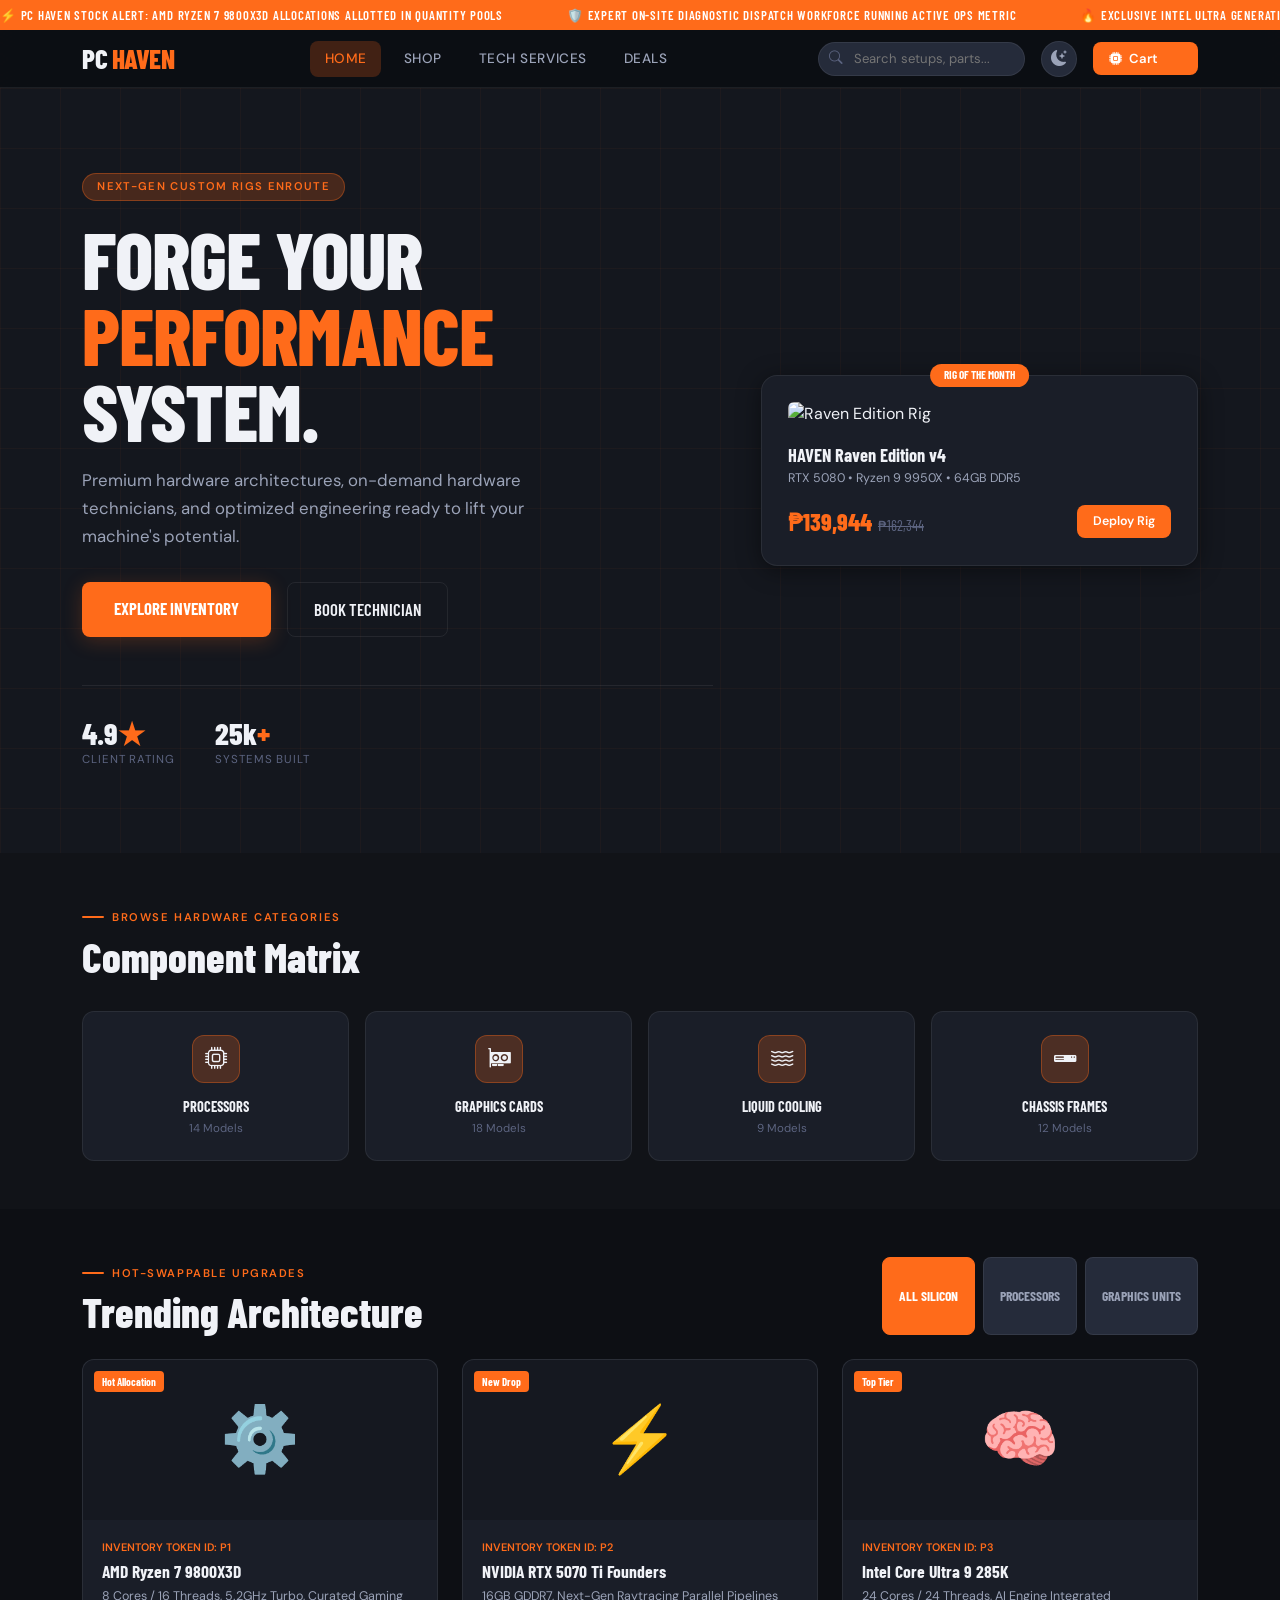
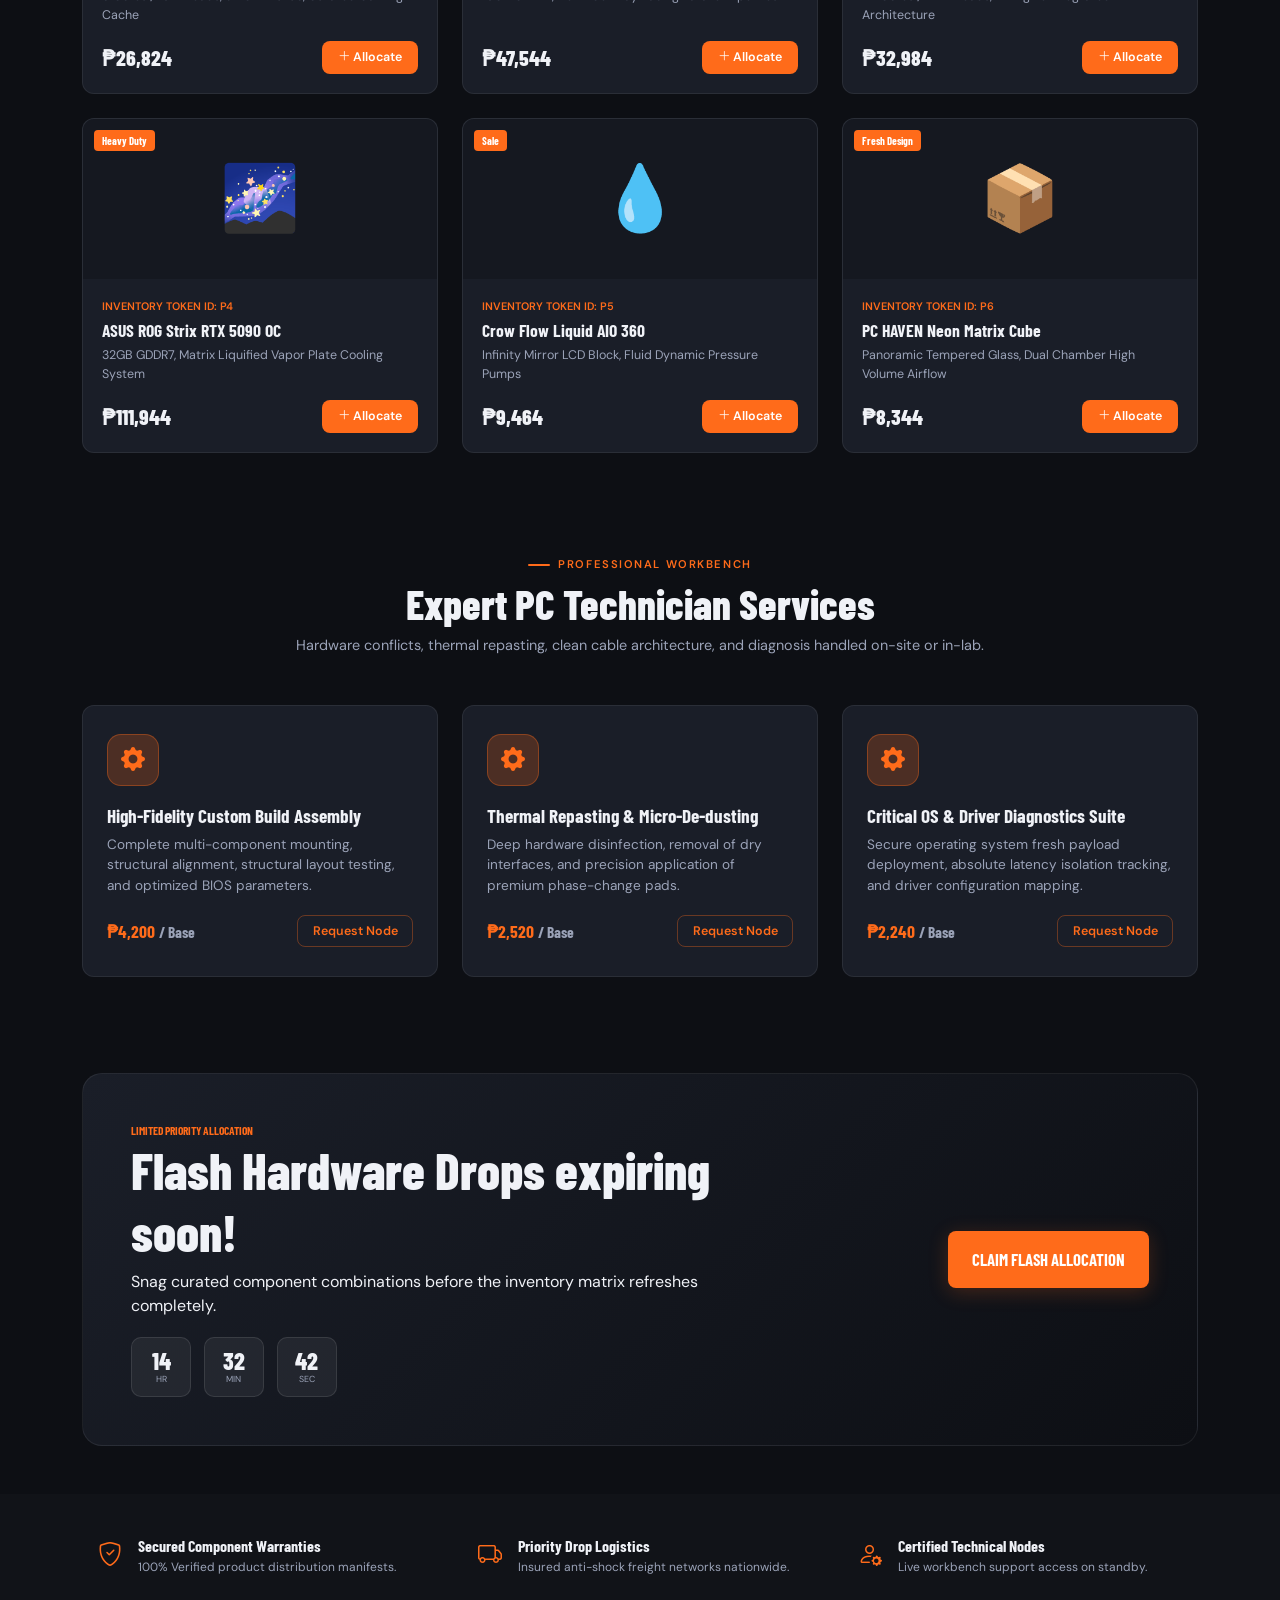
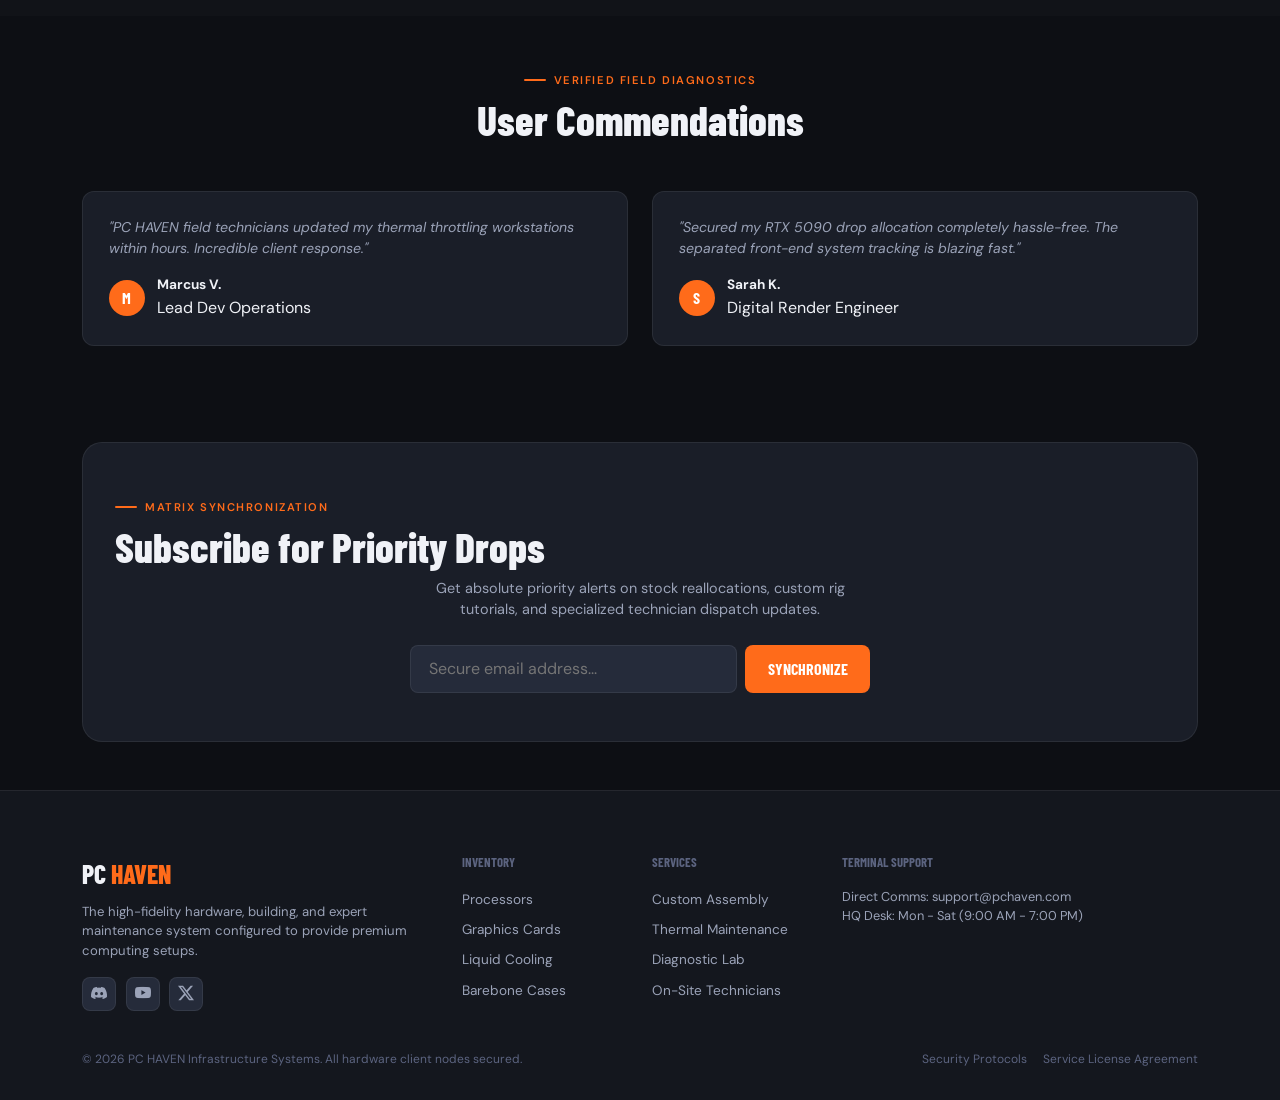
==== commit 84b8314b: "style: fix mobile overflow layout and refactor product filters - Fixed horizontal scrolling issue on" ====
--- a/index.html
+++ b/index.html
@@ -1,27 +1,32 @@
 <!DOCTYPE html>
 <html lang="en" data-theme="dark">
+
 <head>
   <meta charset="UTF-8" />
   <meta name="viewport" content="width=device-width, initial-scale=1.0" />
   <title>PC HAVEN — Hardware, Builds & Tech Services</title>
-  <meta name="description" content="Shop premium PC components, pre-built gaming rigs, and book expert technician services. PC HAVEN — your one-stop tech hub." />
+  <meta name="description"
+    content="Shop premium PC components, pre-built gaming rigs, and book expert technician services. PC HAVEN — your one-stop tech hub." />
 
   <link href="https://cdn.jsdelivr.net/npm/bootstrap@5.3.3/dist/css/bootstrap.min.css" rel="stylesheet" />
   <link href="https://cdn.jsdelivr.net/npm/bootstrap-icons@1.11.3/font/bootstrap-icons.min.css" rel="stylesheet" />
-  <link href="https://fonts.googleapis.com/css2?family=Barlow+Condensed:wght@400;600;700;800&family=DM+Sans:wght@300;400;500;600&display=swap" rel="stylesheet" />
+  <link
+    href="https://fonts.googleapis.com/css2?family=Barlow+Condensed:wght@400;600;700;800&family=DM+Sans:wght@300;400;500;600&display=swap"
+    rel="stylesheet" />
   <link href="style.css" rel="stylesheet" />
 </head>
+
 <body>
 
   <div class="ticker-bar">
     <div class="ticker-inner" id="ticker-content">
-      </div>
+    </div>
   </div>
 
   <nav id="mainNav">
     <div class="container d-flex align-items-center justify-content-between py-2">
       <a class="navbar-brand" href="#">PC <span>HAVEN</span></a>
-      
+
       <div class="d-none d-lg-flex align-items-center gap-2">
         <a class="nav-link active" href="#hero">Home</a>
         <a class="nav-link" href="#categories">Shop</a>
@@ -34,7 +39,7 @@
           <i class="bi bi-search search-icon"></i>
           <input type="text" placeholder="Search setups, parts..." />
         </div>
-        
+
         <button class="theme-toggle" id="themeToggle" title="Toggle Light/Dark Mode">
           <i class="bi bi-moon-stars-fill"></i>
         </button>
@@ -55,7 +60,8 @@
         <div class="col-lg-7">
           <div class="hero-eyebrow">Next-Gen Custom Rigs Enroute</div>
           <h1 class="hero-heading">FORGE YOUR <span class="accent-word">PERFORMANCE</span> SYSTEM.</h1>
-          <p class="hero-sub">Premium hardware architectures, on-demand hardware technicians, and optimized engineering ready to lift your machine's potential.</p>
+          <p class="hero-sub">Premium hardware architectures, on-demand hardware technicians, and optimized engineering
+            ready to lift your machine's potential.</p>
           <div class="d-flex flex-wrap gap-3">
             <a href="#featured" class="btn btn-hero-primary">Explore Inventory</a>
             <a href="#services" class="btn btn-hero-secondary">Book Technician</a>
@@ -74,12 +80,14 @@
         <div class="col-lg-5 d-none d-lg-block">
           <div class="hero-card-float">
             <div class="badge-featured">Rig of the Month</div>
-            <img src="https://images.unsplash.com/photo-1587202372775-e229f172b9d7?w=500&q=80" alt="Raven Edition Rig" class="img-fluid rounded" />
+            <img src="https://images.unsplash.com/photo-1587202372775-e229f172b9d7?w=500&q=80" alt="Raven Edition Rig"
+              class="img-fluid rounded" />
             <div class="hero-card-title">HAVEN Raven Edition v4</div>
             <div class="hero-card-sub">RTX 5080 • Ryzen 9 9950X • 64GB DDR5</div>
             <div class="d-flex justify-content-between align-items-center">
               <span class="hero-card-price">₱139,944<span class="old-price">₱162,344</span></span>
-              <button class="btn-add-cart" onclick="CartManager.addItem('p-hero', 'HAVEN Raven Edition v4', 139944, '💾')">Deploy Rig</button>
+              <button class="btn-add-cart"
+                onclick="CartManager.addItem('p-hero', 'HAVEN Raven Edition v4', 139944, '💾')">Deploy Rig</button>
             </div>
           </div>
         </div>
@@ -96,22 +104,21 @@
         </div>
       </div>
       <div class="row g-3" id="categories-grid">
-        </div>
+      </div>
     </div>
   </section>
 
   <section id="featured" class="py-5">
     <div class="container">
-      <div class="d-flex justify-content-between align-items-end mb-4">
+      <div class="d-flex flex-column flex-md-row justify-content-between align-md-items-end gap-3 mb-4">
         <div>
           <div class="section-eyebrow">Hot-Swappable Upgrades</div>
-          <h2 class="section-title">Trending Architecture</h2>
-        </div>
-        <div class="d-flex gap-2" id="filter-tabs">
-          </div>
-      </div>
-      <div class="row g-4" id="products-grid">
-        </div>
+          <h2 class="section-title mb-0">Trending Architecture</h2>
+        </div>
+        <div class="d-flex flex-wrap gap-2" id="filter-tabs">
+        </div>
+      </div>
+      <div class="row g-4" id="products-grid"></div>
     </div>
   </section>
 
@@ -120,10 +127,11 @@
       <div class="text-center max-w-xl mx-auto mb-5">
         <div class="section-eyebrow justify-content-center">Professional Workbench</div>
         <h2 class="section-title">Expert PC Technician Services</h2>
-        <p class="section-sub">Hardware conflicts, thermal repasting, clean cable architecture, and diagnosis handled on-site or in-lab.</p>
+        <p class="section-sub">Hardware conflicts, thermal repasting, clean cable architecture, and diagnosis handled
+          on-site or in-lab.</p>
       </div>
       <div class="row g-4" id="services-grid">
-        </div>
+      </div>
     </div>
   </section>
 
@@ -134,9 +142,10 @@
           <div class="col-md-7">
             <div class="promo-eyebrow">Limited Priority Allocation</div>
             <h2 class="promo-heading">Flash Hardware Drops expiring soon!</h2>
-            <p class="promo-sub">Snag curated component combinations before the inventory matrix refreshes completely.</p>
+            <p class="promo-sub">Snag curated component combinations before the inventory matrix refreshes completely.
+            </p>
             <div class="countdown-wrap" id="countdown">
-              </div>
+            </div>
           </div>
           <div class="col-md-5 text-md-end">
             <a href="#featured" class="btn btn-hero-primary px-4 py-3">Claim Flash Allocation</a>
@@ -149,7 +158,7 @@
   <section class="trust-strip py-4">
     <div class="container">
       <div class="row g-4" id="trust-grid">
-        </div>
+      </div>
     </div>
   </section>
 
@@ -160,7 +169,7 @@
         <h2 class="section-title">User Commendations</h2>
       </div>
       <div class="row g-4" id="testimonials-grid">
-        </div>
+      </div>
     </div>
   </section>
 
@@ -169,7 +178,8 @@
       <div class="newsletter-box">
         <div class="section-eyebrow justify-content-center mb-2">Matrix Synchronization</div>
         <h3 class="section-title mb-2">Subscribe for Priority Drops</h3>
-        <p class="section-sub mb-4 text-center mx-auto" style="max-width:440px;">Get absolute priority alerts on stock reallocations, custom rig tutorials, and specialized technician dispatch updates.</p>
+        <p class="section-sub mb-4 text-center mx-auto" style="max-width:440px;">Get absolute priority alerts on stock
+          reallocations, custom rig tutorials, and specialized technician dispatch updates.</p>
         <form id="newsletterForm" onsubmit="event.preventDefault(); alert('Subscribed to PC HAVEN stock alerts!');">
           <div class="newsletter-input-group">
             <input type="email" class="newsletter-input" placeholder="Secure email address..." required />
@@ -185,7 +195,8 @@
       <div class="row g-4">
         <div class="col-lg-4 col-md-6">
           <div class="footer-brand">PC <span>HAVEN</span></div>
-          <p class="footer-desc">The high-fidelity hardware, building, and expert maintenance system configured to provide premium computing setups.</p>
+          <p class="footer-desc">The high-fidelity hardware, building, and expert maintenance system configured to
+            provide premium computing setups.</p>
           <div class="footer-social">
             <a href="#" class="social-btn"><i class="bi bi-discord"></i></a>
             <a href="#" class="social-btn"><i class="bi bi-youtube"></i></a>
@@ -212,7 +223,8 @@
         </div>
         <div class="col-lg-4 col-md-6">
           <h5 class="footer-heading">Terminal Support</h5>
-          <p class="footer-desc mt-0" style="font-size:0.8rem;">Direct Comms: support@pchaven.com<br />HQ Desk: Mon - Sat (9:00 AM - 7:00 PM)</p>
+          <p class="footer-desc mt-0" style="font-size:0.8rem;">Direct Comms: support@pchaven.com<br />HQ Desk: Mon -
+            Sat (9:00 AM - 7:00 PM)</p>
         </div>
       </div>
       <div class="footer-divider"></div>
@@ -235,36 +247,43 @@
       <button class="drawer-close" id="cartCloseBtn"><i class="bi bi-x-lg"></i></button>
     </div>
     <div class="cart-drawer-body" id="cartDrawerItems">
-      </div>
+    </div>
     <div class="cart-drawer-footer">
       <div class="d-flex justify-content-between align-items-center mb-3">
         <span class="text-secondary small">Subtotal Asset Valuation</span>
         <span class="fw-bold text-primary fs-5" id="cartDrawerSubtotal">₱0</span>
       </div>
-      <button class="btn btn-hero-primary w-100 py-2.5 text-uppercase fw-bold" onclick="CartManager.checkout()">Initialize Purchase Sequence</button>
+      <button class="btn btn-hero-primary w-100 py-2.5 text-uppercase fw-bold"
+        onclick="CartManager.checkout()">Initialize Purchase Sequence</button>
     </div>
   </div>
 
   <div class="modal fade" id="bookingModal" tabindex="-1" aria-hidden="true">
     <div class="modal-dialog modal-dialog-centered">
-      <div class="modal-content text-start" style="background: var(--bg-surface); border: 1px solid var(--border); border-radius: var(--radius-card);">
+      <div class="modal-content text-start"
+        style="background: var(--bg-surface); border: 1px solid var(--border); border-radius: var(--radius-card);">
         <div class="modal-header" style="border-bottom: 1px solid var(--border)">
-          <h5 class="modal-title fw-bold" id="modalServiceTitle"><i class="bi bi-wrench-adjustable-circle"></i> Service Request</h5>
-          <button type="button" class="btn-close btn-close-white" data-bs-dismiss="modal" id="closeBookingModalBtn"></button>
+          <h5 class="modal-title fw-bold" id="modalServiceTitle"><i class="bi bi-wrench-adjustable-circle"></i> Service
+            Request</h5>
+          <button type="button" class="btn-close btn-close-white" data-bs-dismiss="modal"
+            id="closeBookingModalBtn"></button>
         </div>
         <div class="modal-body" style="color: var(--text-primary);">
           <form id="technicianBookingForm" onsubmit="event.preventDefault(); handleBookingSubmit();">
             <div class="mb-3">
               <label class="form-label small fw-semibold text-secondary">Target Sub-System</label>
-              <input type="text" class="form-control" id="bookingServiceName" readonly style="background: var(--bg-muted); color: var(--text-primary); border-color: var(--border);" />
+              <input type="text" class="form-control" id="bookingServiceName" readonly
+                style="background: var(--bg-muted); color: var(--text-primary); border-color: var(--border);" />
             </div>
             <div class="mb-3">
               <label class="form-label small fw-semibold text-secondary">Client Designation Name</label>
-              <input type="text" class="form-control" required style="background: var(--bg-base); color: var(--text-primary); border-color: var(--border);" />
+              <input type="text" class="form-control" required
+                style="background: var(--bg-base); color: var(--text-primary); border-color: var(--border);" />
             </div>
             <div class="mb-3">
               <label class="form-label small fw-semibold text-secondary">Deployment Vector Date</label>
-              <input type="date" class="form-control" required style="background: var(--bg-base); color: var(--text-primary); border-color: var(--border);" />
+              <input type="date" class="form-control" required
+                style="background: var(--bg-base); color: var(--text-primary); border-color: var(--border);" />
             </div>
             <button type="submit" class="btn btn-hero-primary w-100 mt-2">Dispatch Technician</button>
           </form>
@@ -276,4 +295,5 @@
   <script src="https://cdn.jsdelivr.net/npm/bootstrap@5.3.3/dist/js/bootstrap.bundle.min.js"></script>
   <script src="script.js"></script>
 </body>
+
 </html>
--- a/style.css
+++ b/style.css
@@ -2,70 +2,78 @@
    DESIGN TOKENS & THEME SYSTEM
 ============================================================ */
 :root {
-  --accent:        #FF6B1A;
-  --accent-dim:    #cc521200;
-  --accent-glow:   rgba(255, 107, 26, 0.22);
-  --accent-hover:  #ff832d;
-  --neon-blue:     #1AABFF;
-  --neon-blue-glow:rgba(26, 171, 255, 0.18);
-  --font-display:  'Barlow Condensed', sans-serif;
-  --font-body:     'DM Sans', sans-serif;
-  --radius-card:   12px;
-  --radius-btn:    8px;
-  --transition:    0.22s ease;
+  --accent: #FF6B1A;
+  --accent-dim: #cc521200;
+  --accent-glow: rgba(255, 107, 26, 0.22);
+  --accent-hover: #ff832d;
+  --neon-blue: #1AABFF;
+  --neon-blue-glow: rgba(26, 171, 255, 0.18);
+  --font-display: 'Barlow Condensed', sans-serif;
+  --font-body: 'DM Sans', sans-serif;
+  --radius-card: 12px;
+  --radius-btn: 8px;
+  --transition: 0.22s ease;
 }
 
 /* DARK THEME (default) */
 [data-theme="dark"] {
-  --bg-base:       #0D0F14;
-  --bg-surface:    #14171E;
-  --bg-card:       #1A1E28;
+  --bg-base: #0D0F14;
+  --bg-surface: #14171E;
+  --bg-card: #1A1E28;
   --bg-card-hover: #20253300;
-  --bg-muted:      #252B3A;
-  --border:        rgba(255,255,255,0.07);
-  --border-accent: rgba(255,107,26,0.35);
-  --text-primary:  #F0F2F7;
-  --text-secondary:#9BA3B8;
-  --text-muted:    #5C6480;
-  --nav-bg:        rgba(13, 15, 20, 0.92);
-  --hero-overlay:  linear-gradient(135deg, rgba(13,15,20,0.96) 0%, rgba(13,15,20,0.65) 60%, rgba(13,15,20,0.3) 100%);
-  --section-alt:   #111318;
+  --bg-muted: #252B3A;
+  --border: rgba(255, 255, 255, 0.07);
+  --border-accent: rgba(255, 107, 26, 0.35);
+  --text-primary: #F0F2F7;
+  --text-secondary: #9BA3B8;
+  --text-muted: #5C6480;
+  --nav-bg: rgba(13, 15, 20, 0.92);
+  --hero-overlay: linear-gradient(135deg, rgba(13, 15, 20, 0.96) 0%, rgba(13, 15, 20, 0.65) 60%, rgba(13, 15, 20, 0.3) 100%);
+  --section-alt: #111318;
   --badge-sale-bg: #FF6B1A;
   --badge-sale-fg: #fff;
-  --badge-new-bg:  #1AABFF;
-  --badge-new-fg:  #fff;
-  --shadow-card:   0 4px 24px rgba(0,0,0,0.45);
-  --shadow-hover:  0 8px 40px rgba(0,0,0,0.65);
+  --badge-new-bg: #1AABFF;
+  --badge-new-fg: #fff;
+  --shadow-card: 0 4px 24px rgba(0, 0, 0, 0.45);
+  --shadow-hover: 0 8px 40px rgba(0, 0, 0, 0.65);
 }
 
 /* LIGHT THEME */
 [data-theme="light"] {
-  --bg-base:       #F4F5F8;
-  --bg-surface:    #FFFFFF;
-  --bg-card:       #FFFFFF;
+  --bg-base: #F4F5F8;
+  --bg-surface: #FFFFFF;
+  --bg-card: #FFFFFF;
   --bg-card-hover: #F8F9FC;
-  --bg-muted:      #ECEEF4;
-  --border:        rgba(0,0,0,0.08);
-  --border-accent: rgba(255,107,26,0.4);
-  --text-primary:  #0E1118;
-  --text-secondary:#454D65;
-  --text-muted:    #9BA3B8;
-  --nav-bg:        rgba(244,245,248,0.94);
-  --hero-overlay:  linear-gradient(135deg, rgba(244,245,248,0.97) 0%, rgba(244,245,248,0.75) 55%, rgba(244,245,248,0.1) 100%);
-  --section-alt:   #ECEEF4;
+  --bg-muted: #ECEEF4;
+  --border: rgba(0, 0, 0, 0.08);
+  --border-accent: rgba(255, 107, 26, 0.4);
+  --text-primary: #0E1118;
+  --text-secondary: #454D65;
+  --text-muted: #9BA3B8;
+  --nav-bg: rgba(244, 245, 248, 0.94);
+  --hero-overlay: linear-gradient(135deg, rgba(244, 245, 248, 0.97) 0%, rgba(244, 245, 248, 0.75) 55%, rgba(244, 245, 248, 0.1) 100%);
+  --section-alt: #ECEEF4;
   --badge-sale-bg: #FF6B1A;
   --badge-sale-fg: #fff;
-  --badge-new-bg:  #0e90d9;
-  --badge-new-fg:  #fff;
-  --shadow-card:   0 2px 16px rgba(0,0,0,0.09);
-  --shadow-hover:  0 6px 32px rgba(0,0,0,0.15);
+  --badge-new-bg: #0e90d9;
+  --badge-new-fg: #fff;
+  --shadow-card: 0 2px 16px rgba(0, 0, 0, 0.09);
+  --shadow-hover: 0 6px 32px rgba(0, 0, 0, 0.15);
 }
 
 /* ============================================================
    BASE
 ============================================================ */
-*, *::before, *::after { box-sizing: border-box; }
-html { scroll-behavior: smooth; }
+*,
+*::before,
+*::after {
+  box-sizing: border-box;
+}
+
+html {
+  scroll-behavior: smooth;
+}
+
 body {
   font-family: var(--font-body);
   background: var(--bg-base);
@@ -73,15 +81,36 @@
   transition: background var(--transition), color var(--transition);
   overflow-x: hidden;
 }
-h1, h2, h3, h4, h5, .display-font { font-family: var(--font-display); }
-a { color: inherit; text-decoration: none; }
+
+h1,
+h2,
+h3,
+h4,
+h5,
+.display-font {
+  font-family: var(--font-display);
+}
+
+a {
+  color: inherit;
+  text-decoration: none;
+}
 
 /* ============================================================
    SCROLLBAR
 ============================================================ */
-::-webkit-scrollbar { width: 6px; }
-::-webkit-scrollbar-track { background: var(--bg-base); }
-::-webkit-scrollbar-thumb { background: var(--bg-muted); border-radius: 99px; }
+::-webkit-scrollbar {
+  width: 6px;
+}
+
+::-webkit-scrollbar-track {
+  background: var(--bg-base);
+}
+
+::-webkit-scrollbar-thumb {
+  background: var(--bg-muted);
+  border-radius: 99px;
+}
 
 /* ============================================================
    NAVBAR
@@ -96,10 +125,12 @@
   z-index: 1000;
   transition: all var(--transition);
 }
+
 #mainNav.scrolled {
   border-bottom-color: var(--border-accent);
-  box-shadow: 0 4px 32px rgba(255,107,26,0.08);
-}
+  box-shadow: 0 4px 32px rgba(255, 107, 26, 0.08);
+}
+
 .navbar-brand {
   font-family: var(--font-display);
   font-size: 1.7rem;
@@ -107,7 +138,11 @@
   letter-spacing: -0.5px;
   color: var(--text-primary) !important;
 }
-.navbar-brand span { color: var(--accent); }
+
+.navbar-brand span {
+  color: var(--accent);
+}
+
 .nav-link {
   font-size: 0.85rem;
   font-weight: 500;
@@ -118,11 +153,17 @@
   border-radius: var(--radius-btn);
   transition: color var(--transition), background var(--transition);
 }
-.nav-link:hover, .nav-link.active {
+
+.nav-link:hover,
+.nav-link.active {
   color: var(--text-primary) !important;
   background: var(--bg-muted);
 }
-.nav-link.active { color: var(--accent) !important; background: var(--accent-glow); }
+
+.nav-link.active {
+  color: var(--accent) !important;
+  background: var(--accent-glow);
+}
 
 /* Cart Badge UI */
 .cart-btn {
@@ -139,26 +180,39 @@
   font-weight: 600;
   transition: background var(--transition), transform var(--transition);
 }
-.cart-btn:hover { background: var(--accent-hover) !important; transform: translateY(-1px); }
+
+.cart-btn:hover {
+  background: var(--accent-hover) !important;
+  transform: translateY(-1px);
+}
+
 .cart-count {
   background: #fff;
   color: var(--accent);
   font-size: 0.65rem;
   font-weight: 700;
-  width: 18px; height: 18px;
+  width: 18px;
+  height: 18px;
   border-radius: 50%;
-  display: flex; align-items: center; justify-content: center;
+  display: flex;
+  align-items: center;
+  justify-content: center;
   opacity: 0;
   transform: scale(0);
-  transition: all 0.2s cubic-bezier(0.34,1.56,0.64,1);
-}
-.cart-count.visible { opacity: 1; transform: scale(1); }
+  transition: all 0.2s cubic-bezier(0.34, 1.56, 0.64, 1);
+}
+
+.cart-count.visible {
+  opacity: 1;
+  transform: scale(1);
+}
 
 /* Search Engine Mock Input */
 .nav-search {
   position: relative;
   max-width: 240px;
 }
+
 .nav-search input {
   background: var(--bg-muted);
   border: 1px solid var(--border);
@@ -170,14 +224,18 @@
   transition: border-color var(--transition), background var(--transition);
   font-family: var(--font-body);
 }
+
 .nav-search input:focus {
   outline: none;
   border-color: var(--accent);
   background: var(--bg-card);
   box-shadow: 0 0 0 3px var(--accent-glow);
 }
+
 .nav-search .search-icon {
-  position: absolute; left: 0.7rem; top: 50%;
+  position: absolute;
+  left: 0.7rem;
+  top: 50%;
   transform: translateY(-50%);
   color: var(--text-muted);
   font-size: 0.85rem;
@@ -189,14 +247,22 @@
   background: var(--bg-muted);
   border: 1px solid var(--border);
   color: var(--text-secondary);
-  width: 36px; height: 36px;
+  width: 36px;
+  height: 36px;
   border-radius: 50%;
-  display: flex; align-items: center; justify-content: center;
+  display: flex;
+  align-items: center;
+  justify-content: center;
   cursor: pointer;
   transition: all var(--transition);
   font-size: 1rem;
 }
-.theme-toggle:hover { border-color: var(--accent); color: var(--accent); background: var(--accent-glow); }
+
+.theme-toggle:hover {
+  border-color: var(--accent);
+  color: var(--accent);
+  background: var(--accent-glow);
+}
 
 /* ============================================================
    TICKER / ANNOUNCEMENT BAR
@@ -213,16 +279,26 @@
   overflow: hidden;
   white-space: nowrap;
 }
+
 .ticker-inner {
   display: inline-flex;
   gap: 4rem;
   animation: ticker 28s linear infinite;
 }
+
 @keyframes ticker {
-  0%   { transform: translateX(0); }
-  100% { transform: translateX(-50%); }
-}
-.ticker-bar:hover .ticker-inner { animation-play-state: paused; }
+  0% {
+    transform: translateX(0);
+  }
+
+  100% {
+    transform: translateX(-50%);
+  }
+}
+
+.ticker-bar:hover .ticker-inner {
+  animation-play-state: paused;
+}
 
 /* ============================================================
    HERO SECTION
@@ -235,28 +311,42 @@
   overflow: hidden;
   background-color: var(--bg-surface);
 }
+
 .hero-bg {
-  position: absolute; inset: 0;
+  position: absolute;
+  inset: 0;
   background-image: url('https://images.unsplash.com/photo-1618424181497-157f25b6ddd5?w=1800&q=80');
   background-size: cover;
   background-position: center center;
   transform: scale(1.04);
   transition: transform 8s ease;
 }
-.hero-section:hover .hero-bg { transform: scale(1); }
+
+.hero-section:hover .hero-bg {
+  transform: scale(1);
+}
+
 .hero-overlay {
-  position: absolute; inset: 0;
+  position: absolute;
+  inset: 0;
   background: var(--hero-overlay);
 }
+
 .hero-grid {
-  position: absolute; inset: 0;
+  position: absolute;
+  inset: 0;
   background-image:
-    linear-gradient(rgba(255,107,26,0.04) 1px, transparent 1px),
-    linear-gradient(90deg, rgba(255,107,26,0.04) 1px, transparent 1px);
+    linear-gradient(rgba(255, 107, 26, 0.04) 1px, transparent 1px),
+    linear-gradient(90deg, rgba(255, 107, 26, 0.04) 1px, transparent 1px);
   background-size: 60px 60px;
   pointer-events: none;
 }
-.hero-content { position: relative; z-index: 2; }
+
+.hero-content {
+  position: relative;
+  z-index: 2;
+}
+
 .hero-eyebrow {
   display: inline-flex;
   align-items: center;
@@ -272,6 +362,7 @@
   border-radius: 99px;
   margin-bottom: 1.2rem;
 }
+
 .hero-heading {
   font-family: var(--font-display);
   font-size: clamp(2.8rem, 6.5vw, 5rem);
@@ -280,7 +371,11 @@
   letter-spacing: -1px;
   margin-bottom: 1.2rem;
 }
-.hero-heading .accent-word { color: var(--accent); }
+
+.hero-heading .accent-word {
+  color: var(--accent);
+}
+
 .hero-sub {
   font-size: 1.05rem;
   color: var(--text-secondary);
@@ -288,6 +383,7 @@
   line-height: 1.65;
   margin-bottom: 2rem;
 }
+
 .btn-hero-primary {
   background: var(--accent);
   color: #fff;
@@ -301,12 +397,14 @@
   transition: all var(--transition);
   box-shadow: 0 4px 20px var(--accent-glow);
 }
+
 .btn-hero-primary:hover {
   background: var(--accent-hover);
   color: #fff;
   transform: translateY(-2px);
-  box-shadow: 0 8px 32px rgba(255,107,26,0.45);
-}
+  box-shadow: 0 8px 32px rgba(255, 107, 26, 0.45);
+}
+
 .btn-hero-secondary {
   background: transparent;
   color: var(--text-primary);
@@ -319,11 +417,13 @@
   text-transform: uppercase;
   transition: all var(--transition);
 }
+
 .btn-hero-secondary:hover {
   border-color: var(--accent);
   color: var(--accent);
   background: var(--accent-glow);
 }
+
 .hero-stats {
   display: flex;
   gap: 2.5rem;
@@ -331,13 +431,18 @@
   padding-top: 2rem;
   border-top: 1px solid var(--border);
 }
+
 .hero-stats-num {
   font-family: var(--font-display);
   font-size: 1.9rem;
   font-weight: 800;
   line-height: 1;
 }
-.hero-stats-num span { color: var(--accent); }
+
+.hero-stats-num span {
+  color: var(--accent);
+}
+
 .hero-stat-label {
   font-size: 0.72rem;
   color: var(--text-muted);
@@ -357,13 +462,23 @@
   animation: float-card 5s ease-in-out infinite;
   position: relative;
 }
+
 @keyframes float-card {
-  0%, 100% { transform: translateY(0); }
-  50%       { transform: translateY(-10px); }
-}
+
+  0%,
+  100% {
+    transform: translateY(0);
+  }
+
+  50% {
+    transform: translateY(-10px);
+  }
+}
+
 .hero-card-float .badge-featured {
   position: absolute;
-  top: -12px; left: 50%;
+  top: -12px;
+  left: 50%;
   transform: translateX(-50%);
   background: var(--accent);
   color: #fff;
@@ -374,24 +489,33 @@
   padding: 0.2rem 0.9rem;
   border-radius: 99px;
 }
+
 .hero-card-float img {
   width: 100%;
   max-height: 200px;
   object-fit: cover;
   margin-bottom: 1rem;
 }
+
 .hero-card-title {
   font-family: var(--font-display);
   font-size: 1.15rem;
   font-weight: 700;
 }
-.hero-card-sub { font-size: 0.78rem; color: var(--text-secondary); margin-bottom: 1rem; }
+
+.hero-card-sub {
+  font-size: 0.78rem;
+  color: var(--text-secondary);
+  margin-bottom: 1rem;
+}
+
 .hero-card-price {
   font-family: var(--font-display);
   font-size: 1.5rem;
   font-weight: 800;
   color: var(--accent);
 }
+
 .hero-card-price .old-price {
   font-size: 0.9rem;
   color: var(--text-muted);
@@ -403,7 +527,10 @@
 /* ============================================================
    CATEGORIES MATRIX STRIP
 ============================================================ */
-.categories-strip { background: var(--section-alt); }
+.categories-strip {
+  background: var(--section-alt);
+}
+
 .cat-card {
   background: var(--bg-card);
   border: 1px solid var(--border);
@@ -415,35 +542,61 @@
   position: relative;
   overflow: hidden;
 }
+
 .cat-card::before {
   content: '';
   position: absolute;
-  bottom: 0; left: 0; right: 0;
+  bottom: 0;
+  left: 0;
+  right: 0;
   height: 2px;
   background: var(--accent);
   transform: scaleX(0);
   transition: transform var(--transition);
 }
-.cat-card:hover { border-color: var(--border-accent); transform: translateY(-3px); box-shadow: var(--shadow-hover); }
-.cat-card:hover::before { transform: scaleX(1); }
+
+.cat-card:hover {
+  border-color: var(--border-accent);
+  transform: translateY(-3px);
+  box-shadow: var(--shadow-hover);
+}
+
+.cat-card:hover::before {
+  transform: scaleX(1);
+}
+
 .cat-icon {
-  width: 48px; height: 48px;
+  width: 48px;
+  height: 48px;
   background: var(--accent-glow);
   border: 1px solid var(--border-accent);
   border-radius: 12px;
-  display: flex; align-items: center; justify-content: center;
+  display: flex;
+  align-items: center;
+  justify-content: center;
   font-size: 1.4rem;
   margin: 0 auto 0.8rem;
   transition: all var(--transition);
 }
-.cat-card:hover .cat-icon { background: var(--accent); border-color: var(--accent); color: white; }
+
+.cat-card:hover .cat-icon {
+  background: var(--accent);
+  border-color: var(--accent);
+  color: white;
+}
+
 .cat-name {
   font-family: var(--font-display);
   font-size: 0.9rem;
   font-weight: 700;
   text-transform: uppercase;
 }
-.cat-count { font-size: 0.72rem; color: var(--text-muted); margin-top: 0.2rem; }
+
+.cat-count {
+  font-size: 0.72rem;
+  color: var(--text-muted);
+  margin-top: 0.2rem;
+}
 
 /* ============================================================
    SECTION STRUCTURAL CLASSES
@@ -459,20 +612,27 @@
   color: var(--accent);
   margin-bottom: 0.5rem;
 }
+
 .section-eyebrow::before {
   content: '';
   display: block;
-  width: 22px; height: 2px;
+  width: 22px;
+  height: 2px;
   background: var(--accent);
   border-radius: 1px;
 }
+
 .section-title {
   font-family: var(--font-display);
   font-size: clamp(1.8rem, 3.5vw, 2.6rem);
   font-weight: 800;
   line-height: 1.1;
 }
-.section-sub { font-size: 0.9rem; color: var(--text-secondary); }
+
+.section-sub {
+  font-size: 0.9rem;
+  color: var(--text-secondary);
+}
 
 /* Filter Tabs Navigation buttons */
 .filter-tab-btn {
@@ -487,7 +647,9 @@
   border-radius: var(--radius-btn);
   transition: all var(--transition);
 }
-.filter-tab-btn.active, .filter-tab-btn:hover {
+
+.filter-tab-btn.active,
+.filter-tab-btn:hover {
   background: var(--accent);
   color: white;
   border-color: var(--accent);
@@ -506,32 +668,42 @@
   flex-direction: column;
   height: 100%;
 }
+
 .product-card:hover {
   border-color: var(--border-accent);
   box-shadow: var(--shadow-hover);
   transform: translateY(-4px);
 }
+
 .product-img-wrap {
-  background: rgba(0,0,0,0.2);
+  background: rgba(0, 0, 0, 0.2);
   position: relative;
   overflow: hidden;
   padding: 2rem 1.2rem;
   text-align: center;
 }
+
 .product-img-wrap .item-emoji {
   font-size: 4rem;
   display: inline-block;
   transition: transform var(--transition);
 }
-.product-card:hover .product-img-wrap .item-emoji { transform: scale(1.15) rotate(5deg); }
+
+.product-card:hover .product-img-wrap .item-emoji {
+  transform: scale(1.15) rotate(5deg);
+}
 
 /* Badge overlays stack code */
 .badge-stack {
   position: absolute;
-  top: 0.7rem; left: 0.7rem;
-  display: flex; flex-direction: column; gap: 0.3rem;
+  top: 0.7rem;
+  left: 0.7rem;
+  display: flex;
+  flex-direction: column;
+  gap: 0.3rem;
   z-index: 5;
 }
+
 .badge-sale {
   background: var(--badge-sale-bg);
   color: var(--badge-sale-fg);
@@ -541,6 +713,7 @@
   padding: 0.15rem 0.5rem;
   border-radius: 4px;
 }
+
 .badge-new {
   background: var(--badge-new-bg);
   color: var(--badge-new-fg);
@@ -554,8 +727,11 @@
 /* Product Information Body layout setup */
 .product-body {
   padding: 1.2rem;
-  display: flex; flex-direction: column; flex: 1;
-}
+  display: flex;
+  flex-direction: column;
+  flex: 1;
+}
+
 .product-category {
   font-size: 0.68rem;
   font-weight: 600;
@@ -563,6 +739,7 @@
   color: var(--accent);
   margin-bottom: 0.3rem;
 }
+
 .product-name {
   font-family: var(--font-display);
   font-size: 1.1rem;
@@ -570,20 +747,26 @@
   margin-bottom: 0.25rem;
   line-height: 1.3;
 }
+
 .product-spec {
   font-size: 0.78rem;
   color: var(--text-secondary);
   margin-bottom: 1rem;
 }
+
 .product-footer {
   margin-top: auto;
-  display: flex; align-items: center; justify-content: space-between;
-}
+  display: flex;
+  align-items: center;
+  justify-content: space-between;
+}
+
 .product-price {
   font-family: var(--font-display);
   font-size: 1.35rem;
   font-weight: 800;
 }
+
 .btn-add-cart {
   background: var(--accent);
   color: #fff;
@@ -594,7 +777,10 @@
   font-weight: 600;
   transition: all var(--transition);
 }
-.btn-add-cart:hover { background: var(--accent-hover); }
+
+.btn-add-cart:hover {
+  background: var(--accent-hover);
+}
 
 /* ============================================================
    TECHNICIAN SERVICES CARDS
@@ -608,33 +794,61 @@
   overflow: hidden;
   transition: all var(--transition);
 }
+
+.service-price .text-muted {
+  color: var(--text-secondary) !important;
+}
+
 .service-card:hover {
   border-color: var(--border-accent);
   box-shadow: var(--shadow-hover);
   transform: translateY(-3px);
 }
+
 .service-icon-wrap {
-  width: 52px; height: 52px;
+  width: 52px;
+  height: 52px;
   background: var(--accent-glow);
   border: 1px solid var(--border-accent);
   border-radius: 14px;
-  display: flex; align-items: center; justify-content: center;
+  display: flex;
+  align-items: center;
+  justify-content: center;
   font-size: 1.5rem;
   margin-bottom: 1.1rem;
   color: var(--accent);
 }
+
 .service-card:hover .service-icon-wrap {
   background: var(--accent);
   color: #fff;
 }
+
 .service-name {
   font-family: var(--font-display);
   font-size: 1.2rem;
   font-weight: 700;
 }
-.service-desc { font-size: 0.85rem; color: var(--text-secondary); margin-bottom: 1.2rem; }
-.service-meta { display: flex; align-items: center; justify-content: space-between; }
-.service-price { font-family: var(--font-display); font-size: 1.1rem; font-weight: 700; color: var(--accent); }
+
+.service-desc {
+  font-size: 0.85rem;
+  color: var(--text-secondary);
+  margin-bottom: 1.2rem;
+}
+
+.service-meta {
+  display: flex;
+  align-items: center;
+  justify-content: space-between;
+}
+
+.service-price {
+  font-family: var(--font-display);
+  font-size: 1.1rem;
+  font-weight: 700;
+  color: var(--accent);
+}
+
 .btn-book-service {
   background: transparent;
   border: 1px solid var(--border-accent);
@@ -645,7 +859,11 @@
   font-weight: 600;
   transition: all var(--transition);
 }
-.btn-book-service:hover { background: var(--accent); color: #fff; }
+
+.btn-book-service:hover {
+  background: var(--accent);
+  color: #fff;
+}
 
 /* ============================================================
    PROMO & COUNTDOWN STRIP 
@@ -657,6 +875,7 @@
   padding: 3rem;
   position: relative;
 }
+
 .promo-eyebrow {
   font-family: var(--font-display);
   font-size: 0.72rem;
@@ -664,30 +883,73 @@
   text-transform: uppercase;
   color: var(--accent);
 }
+
 .promo-heading {
   font-family: var(--font-display);
   font-size: clamp(2rem, 4vw, 3.2rem);
   font-weight: 800;
 }
-.countdown-wrap { display: flex; gap: 0.8rem; margin-top: 1.2rem; }
+
+.countdown-wrap {
+  display: flex;
+  gap: 0.8rem;
+  margin-top: 1.2rem;
+}
+
 .countdown-unit {
-  background: rgba(255,255,255,0.06);
-  border: 1px solid rgba(255,255,255,0.1);
+  background: rgba(255, 255, 255, 0.06);
+  border: 1px solid rgba(255, 255, 255, 0.1);
   border-radius: 10px;
-  width: 60px; height: 60px;
-  display: flex; flex-direction: column; align-items: center; justify-content: center;
-}
-.countdown-num { font-family: var(--font-display); font-size: 1.5rem; font-weight: 800; line-height: 1;}
-.countdown-label { font-size: 0.55rem; text-transform: uppercase; color: var(--text-secondary); }
+  width: 60px;
+  height: 60px;
+  display: flex;
+  flex-direction: column;
+  align-items: center;
+  justify-content: center;
+}
+
+.countdown-num {
+  font-family: var(--font-display);
+  font-size: 1.5rem;
+  font-weight: 800;
+  line-height: 1;
+}
+
+.countdown-label {
+  font-size: 0.55rem;
+  text-transform: uppercase;
+  color: var(--text-secondary);
+}
 
 /* ============================================================
    TRUST MATRIX & COGNITIVE PROOF STRIPS
 ============================================================ */
-.trust-strip { background: var(--section-alt); }
-.trust-item { display: flex; align-items: center; gap: 1rem; padding: 1rem; }
-.trust-icon { font-size: 1.5rem; color: var(--accent); }
-.trust-title { font-family: var(--font-display); font-size: 1rem; font-weight: 700; }
-.trust-desc { font-size: 0.75rem; color: var(--text-secondary); }
+.trust-strip {
+  background: var(--section-alt);
+}
+
+.trust-item {
+  display: flex;
+  align-items: center;
+  gap: 1rem;
+  padding: 1rem;
+}
+
+.trust-icon {
+  font-size: 1.5rem;
+  color: var(--accent);
+}
+
+.trust-title {
+  font-family: var(--font-display);
+  font-size: 1rem;
+  font-weight: 700;
+}
+
+.trust-desc {
+  font-size: 0.75rem;
+  color: var(--text-secondary);
+}
 
 /* Testimonials Setup */
 .testimonial-card {
@@ -696,17 +958,37 @@
   border-radius: var(--radius-card);
   padding: 1.6rem;
 }
-.testimonial-text { font-size: 0.88rem; color: var(--text-secondary); font-style: italic; margin-bottom: 1rem; }
-.testimonial-author { display: flex; align-items: center; gap: 0.8rem; }
+
+.testimonial-text {
+  font-size: 0.88rem;
+  color: var(--text-secondary);
+  font-style: italic;
+  margin-bottom: 1rem;
+}
+
+.testimonial-author {
+  display: flex;
+  align-items: center;
+  gap: 0.8rem;
+}
+
 .testimonial-avatar {
-  width: 36px; height: 36px;
+  width: 36px;
+  height: 36px;
   background: var(--accent);
   border-radius: 50%;
   color: white;
-  display: flex; align-items: center; justify-content: center;
-  font-weight: bold; font-family: var(--font-display);
-}
-.testimonial-name { font-size: 0.85rem; font-weight: bold; }
+  display: flex;
+  align-items: center;
+  justify-content: center;
+  font-weight: bold;
+  font-family: var(--font-display);
+}
+
+.testimonial-name {
+  font-size: 0.85rem;
+  font-weight: bold;
+}
 
 /* ============================================================
    NEWSLETTER DROPS BLOCK
@@ -717,54 +999,488 @@
   border-radius: 20px;
   padding: 3rem 2rem;
 }
-.newsletter-input-group { display: flex; gap: 0.5rem; max-width: 460px; margin: 0 auto; }
+
+.newsletter-input-group {
+  display: flex;
+  gap: 0.5rem;
+  max-width: 460px;
+  margin: 0 auto;
+}
+
 .newsletter-input {
-  flex: 1; background: var(--bg-muted); border: 1px solid var(--border);
-  color: var(--text-primary); border-radius: var(--radius-btn); padding: 0.7rem 1.1rem;
-}
-.newsletter-input:focus { outline: none; border-color: var(--accent); }
-.btn-subscribe { background: var(--accent); color: white; border: none; padding: 0.7rem 1.4rem; border-radius: var(--radius-btn); font-family: var(--font-display); font-weight: 700; text-transform: uppercase;}
+  flex: 1;
+  background: var(--bg-muted);
+  border: 1px solid var(--border);
+  color: var(--text-primary);
+  border-radius: var(--radius-btn);
+  padding: 0.7rem 1.1rem;
+}
+
+.newsletter-input:focus {
+  outline: none;
+  border-color: var(--accent);
+}
+
+.btn-subscribe {
+  background: var(--accent);
+  color: white;
+  border: none;
+  padding: 0.7rem 1.4rem;
+  border-radius: var(--radius-btn);
+  font-family: var(--font-display);
+  font-weight: 700;
+  text-transform: uppercase;
+}
 
 /* ============================================================
    FOOTER SCHEMATICS 
 ============================================================ */
-footer { background: var(--bg-surface); border-top: 1px solid var(--border); padding: 4rem 0 2rem; }
-.footer-brand { font-family: var(--font-display); font-size: 1.6rem; font-weight: 800; }
-.footer-brand span { color: var(--accent); }
-.footer-desc { font-size: 0.82rem; color: var(--text-secondary); margin-top: 0.5rem; }
-.footer-heading { font-family: var(--font-display); font-size: 0.8rem; font-weight: 700; text-transform: uppercase; color: var(--text-muted); margin-bottom: 1rem; }
-.footer-links { list-style: none; padding: 0; }
-.footer-links li { margin-bottom: 0.4rem; }
-.footer-links a { font-size: 0.85rem; color: var(--text-secondary); transition: color var(--transition); }
-.footer-links a:hover { color: var(--accent); }
-.footer-social { display: flex; gap: 0.6rem; }
-.social-btn { width: 34px; height: 34px; background: var(--bg-muted); border: 1px solid var(--border); border-radius: 8px; display: flex; align-items: center; justify-content: center; color: var(--text-secondary); }
-.social-btn:hover { background: var(--accent); color: white; }
-.footer-divider { border-color: var(--border); margin: 2rem 0 1.2rem; }
-.footer-bottom { font-size: 0.75rem; color: var(--text-muted); }
+footer {
+  background: var(--bg-surface);
+  border-top: 1px solid var(--border);
+  padding: 4rem 0 2rem;
+}
+
+.footer-brand {
+  font-family: var(--font-display);
+  font-size: 1.6rem;
+  font-weight: 800;
+}
+
+.footer-brand span {
+  color: var(--accent);
+}
+
+.footer-desc {
+  font-size: 0.82rem;
+  color: var(--text-secondary);
+  margin-top: 0.5rem;
+}
+
+.footer-heading {
+  font-family: var(--font-display);
+  font-size: 0.8rem;
+  font-weight: 700;
+  text-transform: uppercase;
+  color: var(--text-muted);
+  margin-bottom: 1rem;
+}
+
+.footer-links {
+  list-style: none;
+  padding: 0;
+}
+
+.footer-links li {
+  margin-bottom: 0.4rem;
+}
+
+.footer-links a {
+  font-size: 0.85rem;
+  color: var(--text-secondary);
+  transition: color var(--transition);
+}
+
+.footer-links a:hover {
+  color: var(--accent);
+}
+
+.footer-social {
+  display: flex;
+  gap: 0.6rem;
+}
+
+.social-btn {
+  width: 34px;
+  height: 34px;
+  background: var(--bg-muted);
+  border: 1px solid var(--border);
+  border-radius: 8px;
+  display: flex;
+  align-items: center;
+  justify-content: center;
+  color: var(--text-secondary);
+}
+
+.social-btn:hover {
+  background: var(--accent);
+  color: white;
+}
+
+.footer-divider {
+  border-color: var(--border);
+  margin: 2rem 0 1.2rem;
+}
+
+.footer-bottom {
+  font-size: 0.75rem;
+  color: var(--text-muted);
+}
 
 /* ============================================================
    TOAST STACK SYSTEM 
 ============================================================ */
-#toast-container { position: fixed; bottom: 1.5rem; right: 1.5rem; z-index: 9999; display: flex; flex-direction: column; gap: 0.5rem; }
-.toast-item { background: var(--bg-card); border-left: 3px solid var(--accent); border-radius: 8px; padding: 0.8rem 1.2rem; box-shadow: var(--shadow-card); display: flex; align-items: center; gap: 0.7rem; min-width: 260px; animation: toast-in 0.3s cubic-bezier(0.34,1.56,0.64,1); }
-@keyframes toast-in { from { opacity:0; transform: translateY(10px); } to { opacity:1; transform: translateY(0); } }
+#toast-container {
+  position: fixed;
+  bottom: 1.5rem;
+  right: 1.5rem;
+  z-index: 9999;
+  display: flex;
+  flex-direction: column;
+  gap: 0.5rem;
+}
+
+.toast-item {
+  background: var(--bg-card);
+  border-left: 3px solid var(--accent);
+  border-radius: 8px;
+  padding: 0.8rem 1.2rem;
+  box-shadow: var(--shadow-card);
+  display: flex;
+  align-items: center;
+  gap: 0.7rem;
+  min-width: 260px;
+  animation: toast-in 0.3s cubic-bezier(0.34, 1.56, 0.64, 1);
+}
+
+@keyframes toast-in {
+  from {
+    opacity: 0;
+    transform: translateY(10px);
+  }
+
+  to {
+    opacity: 1;
+    transform: translateY(0);
+  }
+}
 
 /* ============================================================
    CART DRAWER SCHEMATICS 
 ============================================================ */
-.cart-drawer-overlay { position: fixed; inset: 0; background: rgba(0,0,0,0.6); z-index: 1040; opacity: 0; pointer-events: none; transition: opacity var(--transition); backdrop-filter: blur(4px); }
-.cart-drawer-overlay.open { opacity: 1; pointer-events: all; }
-.cart-drawer { position: fixed; top: 0; right: 0; bottom: 0; width: min(400px, 95vw); background: var(--bg-surface); border-left: 1px solid var(--border); z-index: 1041; display: flex; flex-direction: column; transform: translateX(100%); transition: transform 0.3s ease; }
-.cart-drawer.open { transform: translateX(0); }
-.cart-drawer-header { padding: 1.2rem; border-bottom: 1px solid var(--border); display: flex; justify-content: space-between; align-items: center; }
-.cart-drawer-title { font-family: var(--font-display); font-size: 1.2rem; font-weight: 700; }
-.drawer-close { background: none; border: none; color: var(--text-secondary); font-size: 1.2rem; }
-.cart-drawer-body { flex: 1; overflow-y: auto; padding: 1.2rem; }
-.cart-drawer-footer { padding: 1.2rem; border-top: 1px solid var(--border); }
-.cart-item { display: flex; justify-content: space-between; align-items: center; padding: 0.8rem 0; border-bottom: 1px solid var(--border); }
-.cart-item-info { display: flex; flex-direction: column; }
-.cart-item-name { font-size: 0.88rem; font-weight: 600; }
-.cart-item-price { font-size: 0.82rem; color: var(--accent); font-weight: 700; }
-.cart-remove-btn { background: none; border: none; color: var(--text-muted); font-size: 0.9rem; }
-.cart-remove-btn:hover { color: #ff4747; }+.cart-drawer-overlay {
+  position: fixed;
+  inset: 0;
+  background: rgba(0, 0, 0, 0.6);
+  z-index: 1040;
+  opacity: 0;
+  pointer-events: none;
+  transition: opacity var(--transition);
+  backdrop-filter: blur(4px);
+}
+
+.cart-drawer-overlay.open {
+  opacity: 1;
+  pointer-events: all;
+}
+
+.cart-drawer {
+  position: fixed;
+  top: 0;
+  right: 0;
+  bottom: 0;
+  width: min(400px, 95vw);
+  background: var(--bg-surface);
+  border-left: 1px solid var(--border);
+  z-index: 1041;
+  display: flex;
+  flex-direction: column;
+  transform: translateX(100%);
+  transition: transform 0.3s ease;
+}
+
+.cart-drawer.open {
+  transform: translateX(0);
+}
+
+.cart-drawer-header {
+  padding: 1.2rem;
+  border-bottom: 1px solid var(--border);
+  display: flex;
+  justify-content: space-between;
+  align-items: center;
+}
+
+.cart-drawer-title {
+  font-family: var(--font-display);
+  font-size: 1.2rem;
+  font-weight: 700;
+}
+
+.drawer-close {
+  background: none;
+  border: none;
+  color: var(--text-secondary);
+  font-size: 1.2rem;
+}
+
+.cart-drawer-body {
+  flex: 1;
+  overflow-y: auto;
+  padding: 1.2rem;
+}
+
+.cart-drawer-footer {
+  padding: 1.2rem;
+  border-top: 1px solid var(--border);
+}
+
+.cart-item {
+  display: flex;
+  justify-content: space-between;
+  align-items: center;
+  padding: 0.8rem 0;
+  border-bottom: 1px solid var(--border);
+}
+
+.cart-item-info {
+  display: flex;
+  flex-direction: column;
+}
+
+.cart-item-name {
+  font-size: 0.88rem;
+  font-weight: 600;
+}
+
+.cart-item-price {
+  font-size: 0.82rem;
+  color: var(--accent);
+  font-weight: 700;
+}
+
+.cart-remove-btn {
+  background: none;
+  border: none;
+  color: var(--text-muted);
+  font-size: 0.9rem;
+}
+
+.cart-remove-btn:hover {
+  color: #ff4747;
+}
+
+/* ============================================================
+   MOBILE RESPONSIVENESS REPAIRS (Max-Width: 768px)
+   ============================================================ */
+@media screen and (max-width: 768px) {
+
+  /* Stack the main grids into single columns */
+  .services-grid,
+  .footer-content {
+    grid-template-columns: 1fr !important;
+    gap: 1.5rem !important;
+  }
+
+  /* Make containers scale fluidly */
+  .container {
+    width: 95% !important;
+    padding: 0 10px !important;
+  }
+
+  /* Adjust the stylized section header angles for smaller screens */
+  .section-header {
+    flex-direction: column;
+    align-items: flex-start;
+    gap: 1rem;
+    margin-bottom: 2rem;
+  }
+
+  .title-box {
+    width: 100% !important;
+    transform: skew(-5deg) !important;
+    /* Slightly less aggressive skew on mobile */
+    padding: 12px 20px !important;
+  }
+
+  .title-box h2 {
+    font-size: 1.5rem !important;
+  }
+
+  /* Adjust individual service cards for narrow viewports */
+  .service-card {
+    min-height: auto !important;
+  }
+
+  /* Relax the header angle inside the card so titles don't overflow */
+  .card-header-decor {
+    padding: 12px 15px !important;
+    clip-path: polygon(0 0, 100% 0, 92% 100%, 0% 100%) !important;
+  }
+
+  .card-header-decor h3 {
+    font-size: 1.2rem !important;
+  }
+
+  /* Stack price tag actions comfortably for fingers to tap */
+  .price-action-area {
+    flex-direction: column !important;
+    align-items: stretch !important;
+    gap: 1rem !important;
+  }
+
+  .price-tag-wrapper {
+    width: 100% !important;
+  }
+
+  .price-tag {
+    width: 100% !important;
+    text-align: center;
+    clip-path: polygon(0 0, 100% 0, 95% 100%, 0% 100%) !important;
+  }
+
+  .select-btn {
+    width: 100% !important;
+    text-align: center;
+    justify-content: center;
+    padding: 12px !important;
+  }
+}
+
+/* Extra tight fix for ultra-small phones (Max-Width: 480px) */
+@media screen and (max-width: 480px) {
+  .title-box h2 {
+    font-size: 1.25rem !important;
+  }
+
+  .card-header-decor h3 {
+    font-size: 1.1rem !important;
+  }
+
+  .service-features li {
+    font-size: 0.85rem !important;
+  }
+}
+
+/* ============================================================
+   MOBILE OVERFLOW LEAK & BUTTON FIXED ARCHITECTURE
+============================================================ */
+@media screen and (max-width: 768px) {
+
+  /* Prevent the root document from bleeding sideways */
+  html,
+  body {
+    overflow-x: hidden !important;
+    position: relative;
+    width: 100%;
+  }
+
+  /* Standardize Bootstrap grid constraints on small viewports */
+  .container,
+  .container-fluid {
+    width: 100% !important;
+    max-width: 100% !important;
+    padding-left: 15px !important;
+    padding-right: 15px !important;
+    overflow: hidden;
+  }
+
+  /* Safe Row compensation for Bootstrap gutter margins */
+  .row {
+    margin-left: -12px !important;
+    margin-right: -12px !important;
+  }
+
+  .row>* {
+    padding-left: 12px !important;
+    padding-right: 12px !important;
+  }
+
+  /* Secure the Countdown timer cards from wrapping or spilling */
+  .countdown-wrap {
+    flex-wrap: wrap;
+    gap: 0.5rem !important;
+  }
+
+  .countdown-unit {
+    width: 50px !important;
+    height: 50px !important;
+  }
+
+  .countdown-num {
+    font-size: 1.2rem !important;
+  }
+
+  /* Clean up the Promo Banner padding so buttons don't clip */
+  .promo-banner {
+    padding: 2rem 1.2rem !important;
+    text-align: center;
+  }
+
+  .promo-banner .btn {
+    width: 100%;
+    margin-top: 1rem;
+  }
+
+  /* Enforce hard text and layout clamping for the Newsletter input sequence */
+  .newsletter-box {
+    padding: 2rem 1rem !important;
+  }
+
+  .newsletter-input-group {
+    flex-direction: column;
+    width: 100% !important;
+    gap: 0.75rem !important;
+  }
+
+  .newsletter-input {
+    width: 100% !important;
+  }
+
+  .btn-subscribe {
+    width: 100% !important;
+    text-align: center;
+  }
+
+  /* Ensure cards stay fluid inside the viewpoint bounds */
+  .product-card,
+  .service-card,
+  .cat-card {
+    width: 100% !important;
+    box-sizing: border-box !important;
+  }
+
+  /* Scale down long display titles safely to prevent text pushes */
+  .hero-heading {
+    font-size: 2.2rem !important;
+    line-height: 1.1;
+  }
+
+  .section-title {
+    font-size: 1.6rem !important;
+  }
+}
+
+/* ============================================================
+   MOBILE FILTER TABS OPTIMIZATION
+============================================================ */
+@media screen and (max-width: 768px) {
+
+  /* Forces the filter container to expand full width below the text */
+  #filter-tabs {
+    width: 100% !important;
+    justify-content: flex-start;
+    /* Aligns buttons to the left */
+    overflow-x: auto;
+    /* Allows swiping if you add many categories later */
+    white-space: nowrap;
+    padding-bottom: 5px;
+    /* Subtle padding for the scrollbar track if needed */
+    scrollbar-width: none;
+    /* Hides scrollbar on Firefox */
+  }
+
+  #filter-tabs::-webkit-scrollbar {
+    display: none;
+    /* Hides scrollbar on Chrome/Safari */
+  }
+
+  /* Adjust tab button sizes slightly so they fit comfortably on smaller displays */
+  .filter-tab-btn {
+    flex: 1 0 auto;
+    /* Lets buttons size naturally based on content */
+    text-align: center;
+    font-size: 0.8rem !important;
+    padding: 0.5rem 1rem !important;
+  }
+}
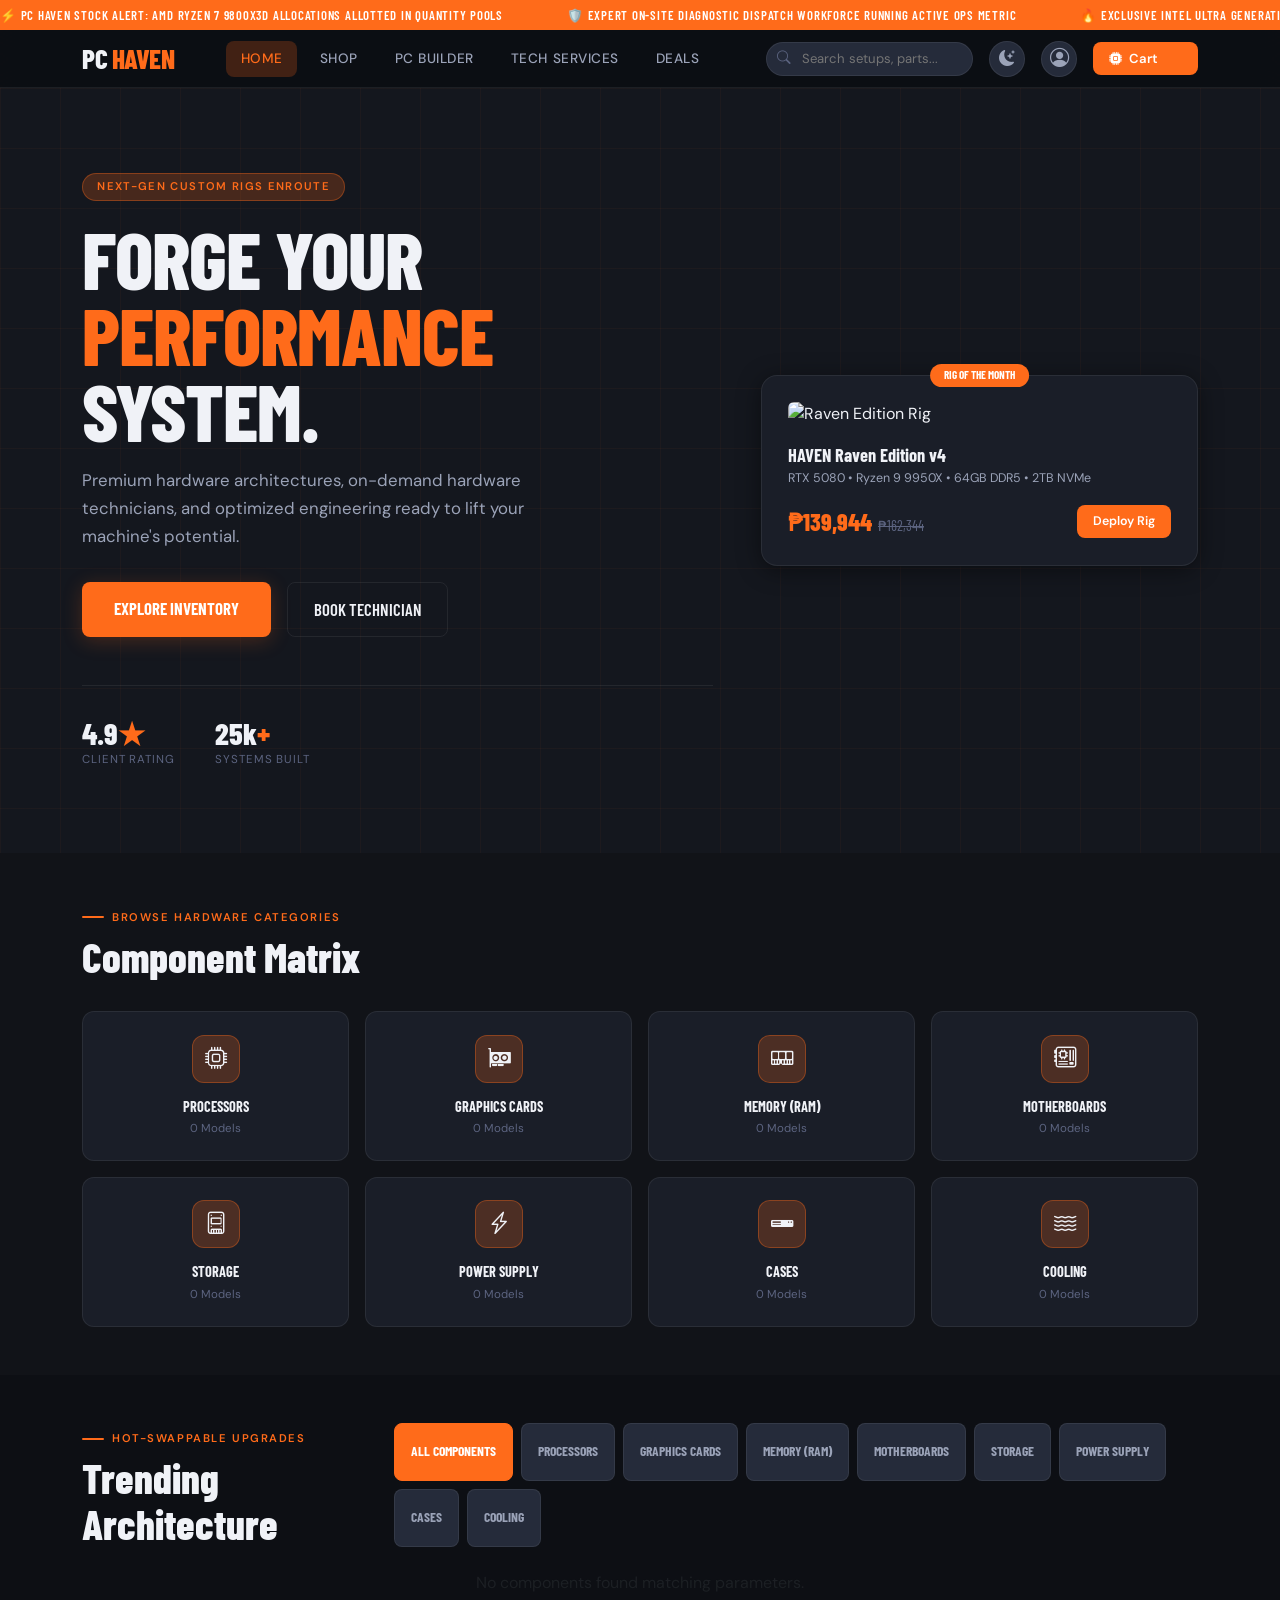
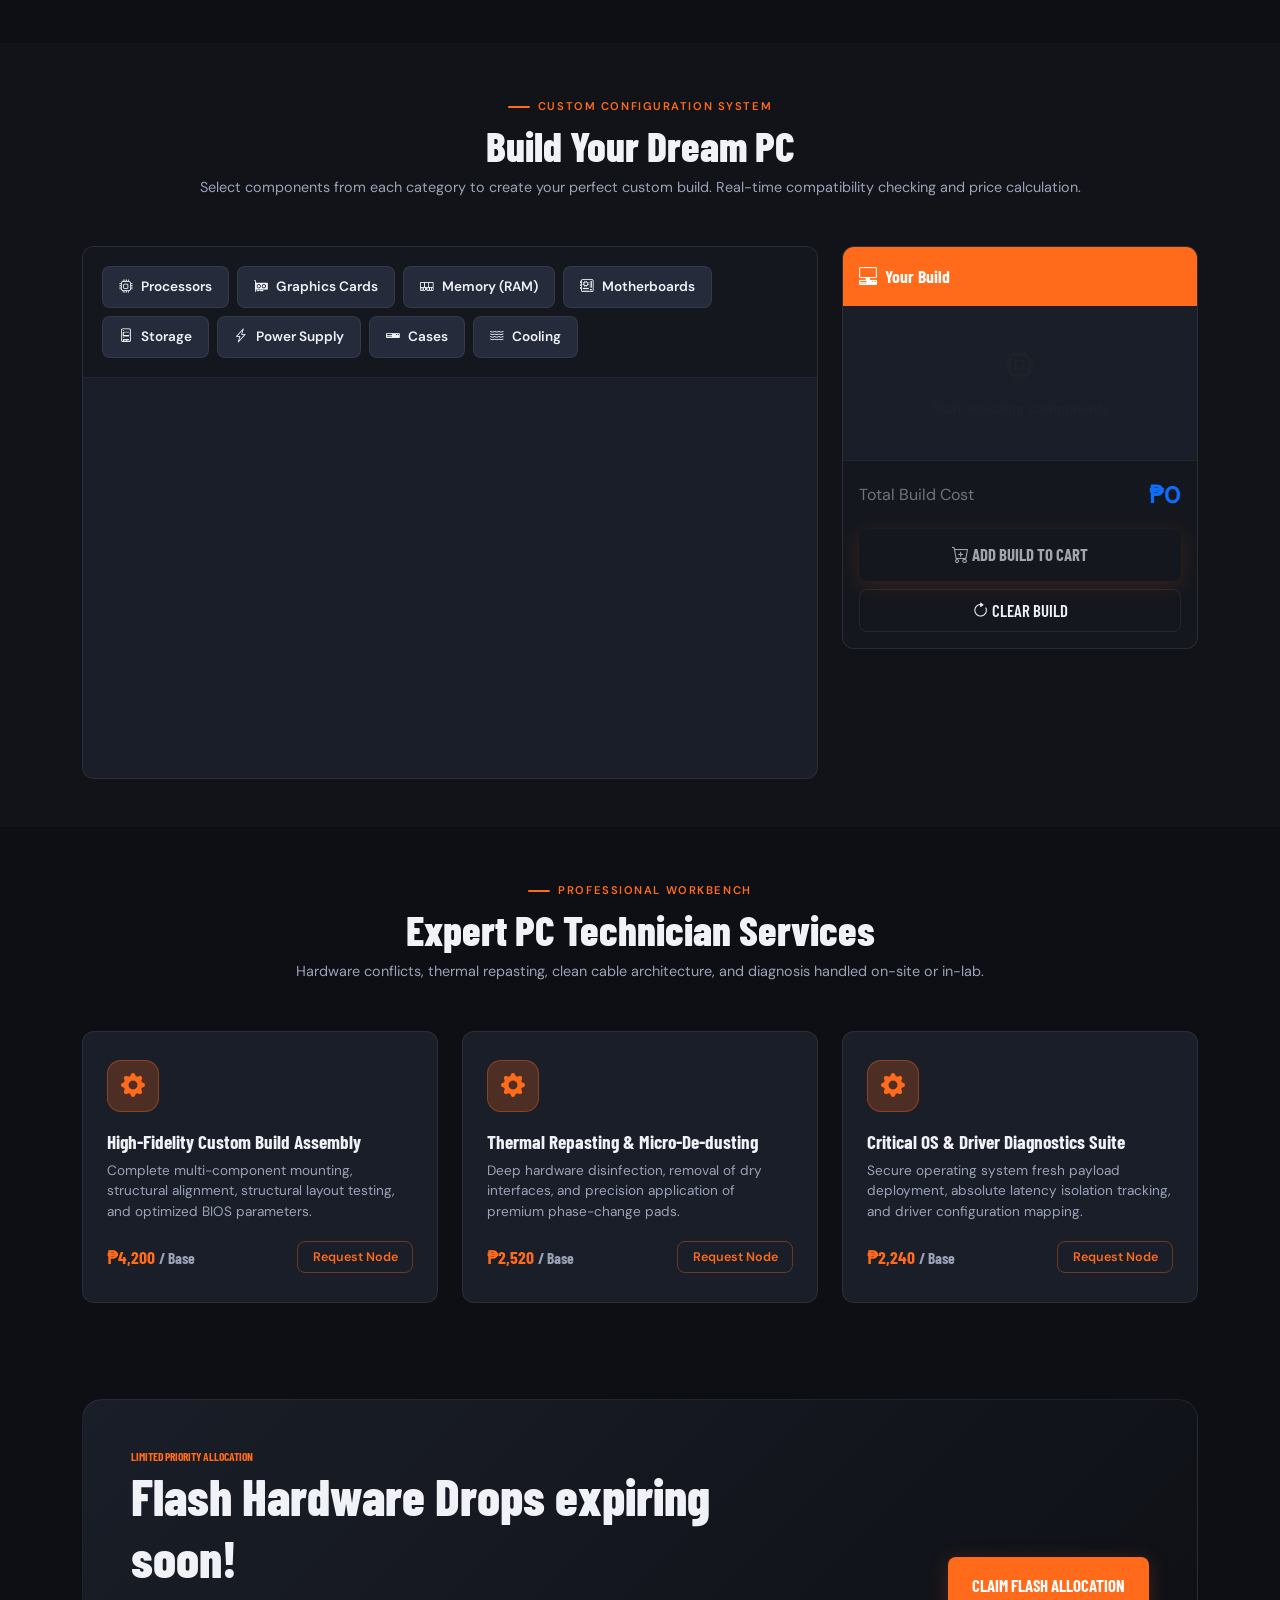
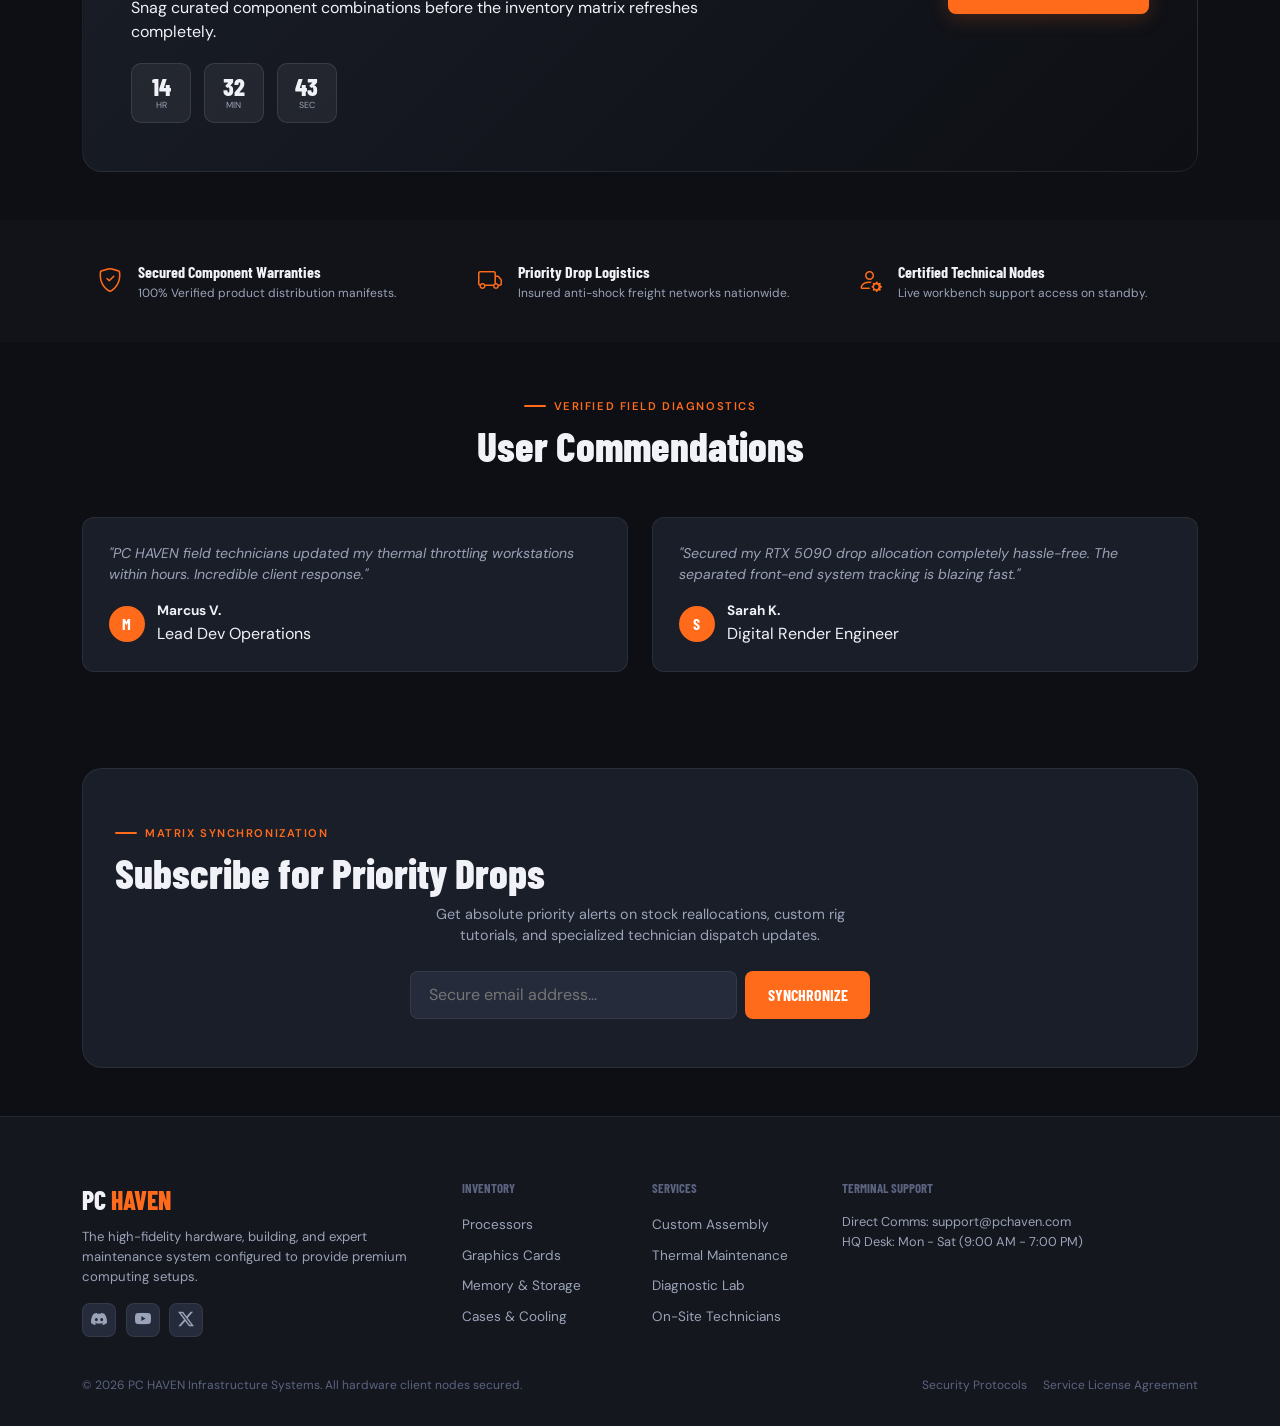
==== commit 8afa745b: "Initial commit" ====
--- a/index.html
+++ b/index.html
@@ -30,6 +30,7 @@
       <div class="d-none d-lg-flex align-items-center gap-2">
         <a class="nav-link active" href="#hero">Home</a>
         <a class="nav-link" href="#categories">Shop</a>
+        <a class="nav-link" href="#pc-builder">PC Builder</a>
         <a class="nav-link" href="#services">Tech Services</a>
         <a class="nav-link" href="#promo">Deals</a>
       </div>
@@ -43,6 +44,10 @@
         <button class="theme-toggle" id="themeToggle" title="Toggle Light/Dark Mode">
           <i class="bi bi-moon-stars-fill"></i>
         </button>
+
+        <div id="userSection">
+          <!-- Will be populated by JavaScript -->
+        </div>
 
         <button class="cart-btn" id="cartToggleBtn">
           <i class="bi bi-cpu-fill"></i> Cart
@@ -83,7 +88,7 @@
             <img src="https://images.unsplash.com/photo-1587202372775-e229f172b9d7?w=500&q=80" alt="Raven Edition Rig"
               class="img-fluid rounded" />
             <div class="hero-card-title">HAVEN Raven Edition v4</div>
-            <div class="hero-card-sub">RTX 5080 • Ryzen 9 9950X • 64GB DDR5</div>
+            <div class="hero-card-sub">RTX 5080 • Ryzen 9 9950X • 64GB DDR5 • 2TB NVMe</div>
             <div class="d-flex justify-content-between align-items-center">
               <span class="hero-card-price">₱139,944<span class="old-price">₱162,344</span></span>
               <button class="btn-add-cart"
@@ -119,6 +124,58 @@
         </div>
       </div>
       <div class="row g-4" id="products-grid"></div>
+    </div>
+  </section>
+
+  <section id="pc-builder" class="pc-builder-section py-5">
+    <div class="container">
+      <div class="text-center max-w-xl mx-auto mb-5">
+        <div class="section-eyebrow justify-content-center">Custom Configuration System</div>
+        <h2 class="section-title">Build Your Dream PC</h2>
+        <p class="section-sub">Select components from each category to create your perfect custom build. Real-time compatibility checking and price calculation.</p>
+      </div>
+      
+      <div class="row g-4">
+        <div class="col-lg-8">
+          <div class="builder-panel">
+            <div class="builder-categories" id="builderCategories">
+              <!-- Categories will be loaded here -->
+            </div>
+            <div class="builder-components" id="builderComponents">
+              <!-- Components will be loaded here -->
+            </div>
+          </div>
+        </div>
+        
+        <div class="col-lg-4">
+          <div class="build-summary-card">
+            <div class="build-summary-header">
+              <i class="bi bi-pc-display-horizontal"></i> Your Build
+            </div>
+            <div id="compatibilityWarnings" class="compatibility-warnings" style="display: none;">
+              <!-- Compatibility warnings will appear here -->
+            </div>
+            <div class="build-summary-body" id="buildSummary">
+              <div class="text-center text-muted py-4">
+                <i class="bi bi-cpu fs-3 d-block mb-2"></i>
+                <small>Start selecting components</small>
+              </div>
+            </div>
+            <div class="build-summary-footer">
+              <div class="d-flex justify-content-between align-items-center mb-3">
+                <span class="text-secondary">Total Build Cost</span>
+                <span class="fw-bold text-primary fs-4" id="buildTotalPrice">₱0</span>
+              </div>
+              <button class="btn btn-hero-primary w-100 py-2.5" onclick="PCBuilder.addToCart()" id="addBuildToCartBtn" disabled>
+                <i class="bi bi-cart-plus"></i> Add Build to Cart
+              </button>
+              <button class="btn btn-hero-secondary w-100 py-2 mt-2" onclick="PCBuilder.clearBuild()">
+                <i class="bi bi-arrow-clockwise"></i> Clear Build
+              </button>
+            </div>
+          </div>
+        </div>
+      </div>
     </div>
   </section>
 
@@ -208,8 +265,8 @@
           <ul class="footer-links">
             <li><a href="#featured">Processors</a></li>
             <li><a href="#featured">Graphics Cards</a></li>
-            <li><a href="#featured">Liquid Cooling</a></li>
-            <li><a href="#featured">Barebone Cases</a></li>
+            <li><a href="#featured">Memory & Storage</a></li>
+            <li><a href="#featured">Cases & Cooling</a></li>
           </ul>
         </div>
         <div class="col-lg-2 col-md-6">
--- a/style.css
+++ b/style.css
@@ -264,6 +264,149 @@
   background: var(--accent-glow);
 }
 
+/* Login Button in Nav */
+.btn-login-nav {
+  background: var(--bg-muted);
+  border: 1px solid var(--border);
+  color: var(--text-secondary);
+  width: 36px;
+  height: 36px;
+  border-radius: 50%;
+  display: flex;
+  align-items: center;
+  justify-content: center;
+  cursor: pointer;
+  transition: all var(--transition);
+  font-size: 1.2rem;
+  text-decoration: none;
+}
+
+.btn-login-nav:hover {
+  border-color: var(--accent);
+  color: var(--accent);
+  background: var(--accent-glow);
+}
+
+/* User Dropdown */
+.user-dropdown {
+  position: relative;
+}
+
+.btn-user-nav {
+  background: var(--bg-muted);
+  border: 1px solid var(--border);
+  color: var(--text-secondary);
+  padding: 0.4rem 0.8rem;
+  border-radius: 20px;
+  display: flex;
+  align-items: center;
+  gap: 0.5rem;
+  cursor: pointer;
+  transition: all var(--transition);
+  font-size: 0.9rem;
+  font-weight: 600;
+}
+
+.btn-user-nav:hover {
+  border-color: var(--accent);
+  color: var(--accent);
+  background: var(--accent-glow);
+}
+
+.btn-user-nav i {
+  font-size: 1.2rem;
+}
+
+.user-dropdown-menu {
+  position: absolute;
+  top: calc(100% + 0.5rem);
+  right: 0;
+  background: var(--bg-card);
+  border: 1px solid var(--border);
+  border-radius: 12px;
+  min-width: 260px;
+  box-shadow: 0 10px 40px rgba(0, 0, 0, 0.3);
+  opacity: 0;
+  visibility: hidden;
+  transform: translateY(-10px);
+  transition: all 0.2s ease;
+  z-index: 1000;
+}
+
+.user-dropdown-menu.show {
+  opacity: 1;
+  visibility: visible;
+  transform: translateY(0);
+}
+
+.user-dropdown-header {
+  padding: 1rem;
+  display: flex;
+  align-items: center;
+  gap: 0.8rem;
+}
+
+.user-avatar {
+  width: 40px;
+  height: 40px;
+  border-radius: 50%;
+  background: var(--accent);
+  color: white;
+  display: flex;
+  align-items: center;
+  justify-content: center;
+  font-family: var(--font-display);
+  font-size: 1.2rem;
+  font-weight: 700;
+}
+
+.user-name {
+  font-weight: 600;
+  font-size: 0.9rem;
+  color: var(--text-primary);
+}
+
+.user-email {
+  font-size: 0.75rem;
+  color: var(--text-muted);
+}
+
+.user-dropdown-divider {
+  height: 1px;
+  background: var(--border);
+  margin: 0.5rem 0;
+}
+
+.user-dropdown-item {
+  display: flex;
+  align-items: center;
+  gap: 0.8rem;
+  padding: 0.7rem 1rem;
+  color: var(--text-secondary);
+  text-decoration: none;
+  font-size: 0.85rem;
+  transition: all var(--transition);
+}
+
+.user-dropdown-item:hover {
+  background: var(--bg-muted);
+  color: var(--text-primary);
+}
+
+.user-dropdown-item.text-danger {
+  color: #dc3545;
+}
+
+.user-dropdown-item.text-danger:hover {
+  background: rgba(220, 53, 69, 0.1);
+  color: #dc3545;
+}
+
+.user-dropdown-item i {
+  font-size: 1rem;
+  width: 20px;
+}
+
 /* ============================================================
    TICKER / ANNOUNCEMENT BAR
 ============================================================ */
@@ -780,6 +923,298 @@
 
 .btn-add-cart:hover {
   background: var(--accent-hover);
+}
+
+/* ============================================================
+   PC BUILDER SECTION
+============================================================ */
+.pc-builder-section {
+  background: var(--section-alt);
+}
+
+.builder-panel {
+  background: var(--bg-card);
+  border: 1px solid var(--border);
+  border-radius: var(--radius-card);
+  overflow: hidden;
+}
+
+.builder-categories {
+  display: flex;
+  flex-wrap: wrap;
+  gap: 0.5rem;
+  padding: 1.2rem;
+  border-bottom: 1px solid var(--border);
+  background: var(--bg-surface);
+}
+
+.builder-cat-item {
+  display: flex;
+  align-items: center;
+  gap: 0.5rem;
+  padding: 0.6rem 1rem;
+  background: var(--bg-muted);
+  border: 1px solid var(--border);
+  border-radius: var(--radius-btn);
+  cursor: pointer;
+  transition: all var(--transition);
+  font-size: 0.85rem;
+  font-weight: 600;
+  position: relative;
+}
+
+.builder-cat-item:hover {
+  border-color: var(--accent);
+  background: var(--accent-glow);
+  color: var(--accent);
+}
+
+.builder-cat-item.active {
+  background: var(--accent);
+  border-color: var(--accent);
+  color: white;
+}
+
+.builder-cat-item.selected {
+  border-color: #28a745;
+  background: rgba(40, 167, 69, 0.1);
+}
+
+.builder-cat-item .check-icon {
+  color: #28a745;
+  font-size: 0.9rem;
+}
+
+.builder-components {
+  padding: 1.5rem;
+  min-height: 400px;
+}
+
+.builder-components-header {
+  margin-bottom: 1.2rem;
+}
+
+.builder-components-header h5 {
+  font-family: var(--font-display);
+  font-size: 1.2rem;
+  font-weight: 700;
+  display: flex;
+  align-items: center;
+  gap: 0.5rem;
+}
+
+.builder-components-grid {
+  display: grid;
+  grid-template-columns: repeat(auto-fill, minmax(280px, 1fr));
+  gap: 1rem;
+}
+
+.builder-component-card {
+  background: var(--bg-surface);
+  border: 2px solid var(--border);
+  border-radius: var(--radius-card);
+  padding: 1rem;
+  cursor: pointer;
+  transition: all var(--transition);
+}
+
+.builder-component-card:hover {
+  border-color: var(--accent);
+  transform: translateY(-2px);
+  box-shadow: var(--shadow-hover);
+}
+
+.builder-component-card.selected {
+  border-color: #28a745;
+  background: rgba(40, 167, 69, 0.05);
+}
+
+.builder-component-card.has-warning {
+  border-color: #ffc107;
+}
+
+.builder-component-card.out-of-stock {
+  opacity: 0.5;
+  cursor: not-allowed;
+}
+
+.component-emoji {
+  font-size: 2rem;
+}
+
+.component-name {
+  font-family: var(--font-display);
+  font-size: 0.95rem;
+  font-weight: 700;
+  margin-bottom: 0.3rem;
+}
+
+.component-spec {
+  font-size: 0.75rem;
+  color: var(--text-secondary);
+  margin-bottom: 0.8rem;
+  line-height: 1.4;
+}
+
+.component-warning {
+  font-size: 0.7rem;
+  color: #ffc107;
+  background: rgba(255, 193, 7, 0.1);
+  padding: 0.4rem 0.6rem;
+  border-radius: 4px;
+  margin-bottom: 0.8rem;
+  display: flex;
+  align-items: center;
+  gap: 0.3rem;
+}
+
+.component-price {
+  font-family: var(--font-display);
+  font-size: 1.1rem;
+  font-weight: 800;
+  color: var(--accent);
+}
+
+.component-stock {
+  font-size: 0.7rem;
+  color: var(--text-muted);
+}
+
+.component-stock.low {
+  color: #ff6b1a;
+  font-weight: 600;
+}
+
+.build-summary-card {
+  background: var(--bg-card);
+  border: 1px solid var(--border);
+  border-radius: var(--radius-card);
+  position: sticky;
+  top: 80px;
+  overflow: hidden;
+}
+
+.build-summary-header {
+  background: var(--accent);
+  color: white;
+  padding: 1rem;
+  font-family: var(--font-display);
+  font-size: 1.1rem;
+  font-weight: 700;
+  display: flex;
+  align-items: center;
+  gap: 0.5rem;
+}
+
+.compatibility-warnings {
+  padding: 1rem;
+  border-bottom: 1px solid var(--border);
+}
+
+.compatibility-alert {
+  padding: 0.7rem 0.9rem;
+  border-radius: 8px;
+  font-size: 0.8rem;
+  margin-bottom: 0.5rem;
+  display: flex;
+  align-items: flex-start;
+  gap: 0.6rem;
+  line-height: 1.4;
+}
+
+.compatibility-alert:last-child {
+  margin-bottom: 0;
+}
+
+.compatibility-alert i {
+  font-size: 1rem;
+  flex-shrink: 0;
+  margin-top: 0.1rem;
+}
+
+.compatibility-error {
+  background: rgba(220, 53, 69, 0.1);
+  border: 1px solid rgba(220, 53, 69, 0.3);
+  color: #dc3545;
+}
+
+.compatibility-warning {
+  background: rgba(255, 193, 7, 0.1);
+  border: 1px solid rgba(255, 193, 7, 0.3);
+  color: #ffc107;
+}
+
+.compatibility-info {
+  background: rgba(13, 202, 240, 0.1);
+  border: 1px solid rgba(13, 202, 240, 0.3);
+  color: #0dcaf0;
+}
+
+.compatibility-success {
+  background: rgba(40, 167, 69, 0.1);
+  border: 1px solid rgba(40, 167, 69, 0.3);
+  color: #28a745;
+}
+
+.build-summary-body {
+  padding: 1rem;
+  max-height: 400px;
+  overflow-y: auto;
+}
+
+.build-summary-item {
+  padding: 0.8rem;
+  background: var(--bg-surface);
+  border: 1px solid var(--border);
+  border-radius: 8px;
+  margin-bottom: 0.8rem;
+}
+
+.build-summary-item-header {
+  display: flex;
+  justify-content: space-between;
+  align-items: center;
+  margin-bottom: 0.3rem;
+}
+
+.build-summary-cat {
+  font-size: 0.7rem;
+  font-weight: 600;
+  text-transform: uppercase;
+  color: var(--accent);
+}
+
+.build-summary-remove {
+  background: none;
+  border: none;
+  color: var(--text-muted);
+  font-size: 0.8rem;
+  cursor: pointer;
+  padding: 0.2rem;
+  transition: color var(--transition);
+}
+
+.build-summary-remove:hover {
+  color: #ff4747;
+}
+
+.build-summary-item-name {
+  font-size: 0.85rem;
+  font-weight: 600;
+  margin-bottom: 0.3rem;
+}
+
+.build-summary-item-price {
+  font-family: var(--font-display);
+  font-size: 1rem;
+  font-weight: 700;
+  color: var(--text-primary);
+}
+
+.build-summary-footer {
+  padding: 1rem;
+  border-top: 1px solid var(--border);
+  background: var(--bg-surface);
 }
 
 /* ============================================================
@@ -1335,6 +1770,26 @@
     justify-content: center;
     padding: 12px !important;
   }
+
+  /* PC Builder Mobile Adjustments */
+  .builder-categories {
+    gap: 0.3rem !important;
+  }
+
+  .builder-cat-item {
+    font-size: 0.75rem !important;
+    padding: 0.5rem 0.7rem !important;
+  }
+
+  .builder-components-grid {
+    grid-template-columns: 1fr !important;
+  }
+
+  .build-summary-card {
+    position: relative !important;
+    top: 0 !important;
+    margin-top: 1.5rem;
+  }
 }
 
 /* Extra tight fix for ultra-small phones (Max-Width: 480px) */
@@ -1349,6 +1804,116 @@
 
   .service-features li {
     font-size: 0.85rem !important;
+  }
+}
+
+/* ============================================================
+   CUSTOM MODAL FOR CONFIRMATIONS
+============================================================ */
+.custom-modal-overlay {
+  position: fixed;
+  inset: 0;
+  background: rgba(0, 0, 0, 0.7);
+  backdrop-filter: blur(4px);
+  z-index: 9999;
+  display: flex;
+  align-items: center;
+  justify-content: center;
+  animation: fadeIn 0.2s ease;
+}
+
+.custom-modal {
+  background: var(--bg-card);
+  border: 1px solid var(--border);
+  border-radius: 16px;
+  max-width: 450px;
+  width: 90%;
+  box-shadow: 0 20px 60px rgba(0, 0, 0, 0.5);
+  animation: slideUp 0.3s ease;
+}
+
+.custom-modal-header {
+  padding: 1.5rem;
+  border-bottom: 1px solid var(--border);
+  display: flex;
+  align-items: center;
+  gap: 0.8rem;
+}
+
+.custom-modal-header i {
+  font-size: 1.5rem;
+}
+
+.custom-modal-header h5 {
+  font-family: var(--font-display);
+  font-size: 1.3rem;
+  font-weight: 700;
+  margin: 0;
+}
+
+.custom-modal-body {
+  padding: 1.5rem;
+}
+
+.custom-modal-body p {
+  color: var(--text-secondary);
+  margin: 0;
+  line-height: 1.6;
+}
+
+.custom-modal-footer {
+  padding: 1rem 1.5rem;
+  border-top: 1px solid var(--border);
+  display: flex;
+  gap: 0.8rem;
+  justify-content: flex-end;
+}
+
+.btn-modal-cancel,
+.btn-modal-confirm {
+  padding: 0.6rem 1.5rem;
+  border-radius: var(--radius-btn);
+  font-weight: 600;
+  font-size: 0.9rem;
+  cursor: pointer;
+  transition: all var(--transition);
+  border: none;
+}
+
+.btn-modal-cancel {
+  background: var(--bg-muted);
+  color: var(--text-primary);
+  border: 1px solid var(--border);
+}
+
+.btn-modal-cancel:hover {
+  background: var(--bg-surface);
+  border-color: var(--accent);
+}
+
+.btn-modal-confirm {
+  background: var(--accent);
+  color: white;
+}
+
+.btn-modal-confirm:hover {
+  background: var(--accent-hover);
+  transform: translateY(-1px);
+}
+
+@keyframes fadeIn {
+  from { opacity: 0; }
+  to { opacity: 1; }
+}
+
+@keyframes slideUp {
+  from {
+    opacity: 0;
+    transform: translateY(20px);
+  }
+  to {
+    opacity: 1;
+    transform: translateY(0);
   }
 }
 
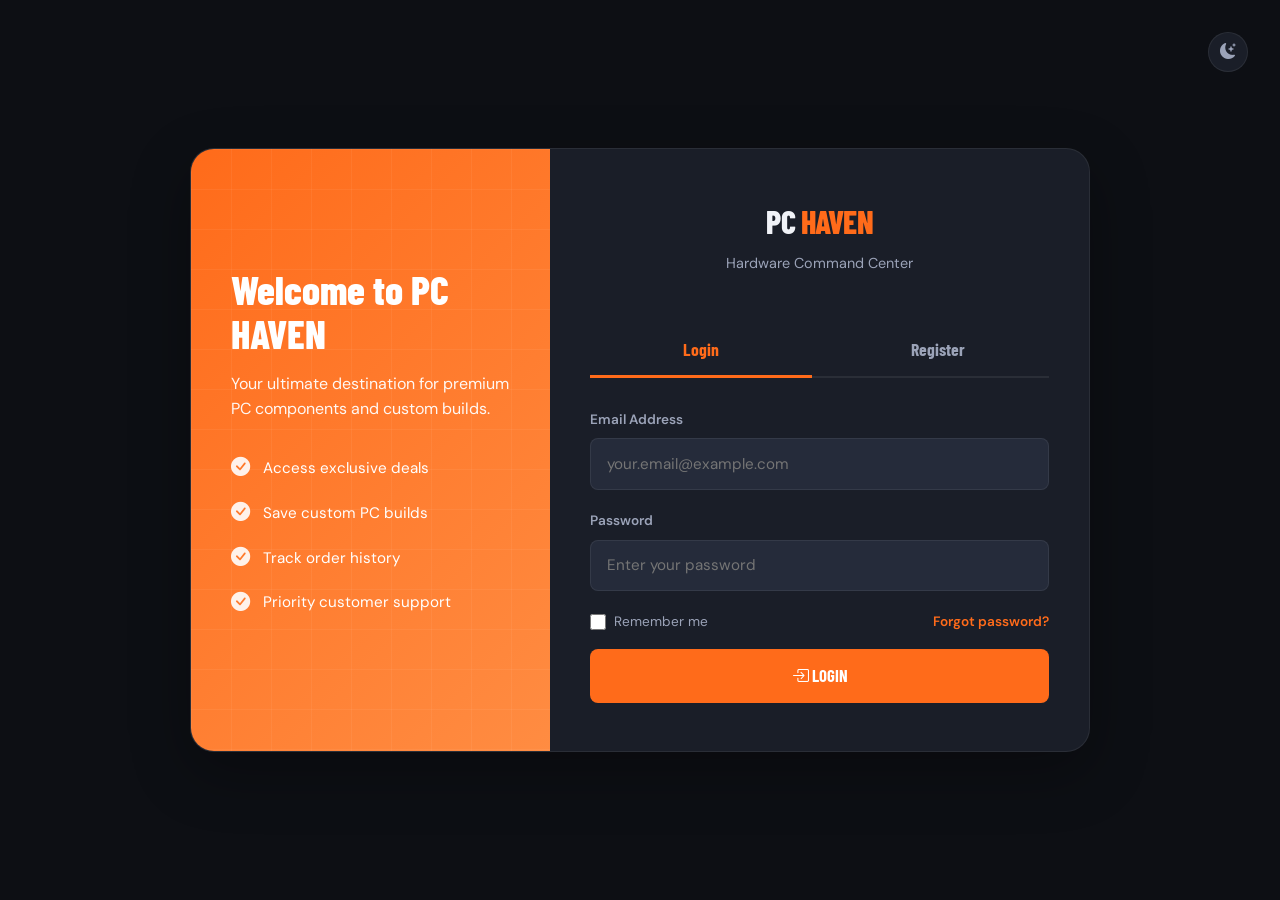
==== commit cf594866: "Login page shows up first" ====
--- a/index.html
+++ b/index.html
@@ -1,356 +1,485 @@
 <!DOCTYPE html>
 <html lang="en" data-theme="dark">
-
 <head>
   <meta charset="UTF-8" />
   <meta name="viewport" content="width=device-width, initial-scale=1.0" />
-  <title>PC HAVEN — Hardware, Builds & Tech Services</title>
-  <meta name="description"
-    content="Shop premium PC components, pre-built gaming rigs, and book expert technician services. PC HAVEN — your one-stop tech hub." />
-
+  <title>Login — PC HAVEN</title>
+  
   <link href="https://cdn.jsdelivr.net/npm/bootstrap@5.3.3/dist/css/bootstrap.min.css" rel="stylesheet" />
   <link href="https://cdn.jsdelivr.net/npm/bootstrap-icons@1.11.3/font/bootstrap-icons.min.css" rel="stylesheet" />
-  <link
-    href="https://fonts.googleapis.com/css2?family=Barlow+Condensed:wght@400;600;700;800&family=DM+Sans:wght@300;400;500;600&display=swap"
-    rel="stylesheet" />
+  <link href="https://fonts.googleapis.com/css2?family=Barlow+Condensed:wght@400;600;700;800&family=DM+Sans:wght@300;400;500;600&display=swap" rel="stylesheet" />
   <link href="style.css" rel="stylesheet" />
+  
+  <style>
+    .login-container {
+      min-height: 100vh;
+      display: flex;
+      align-items: center;
+      justify-content: center;
+      background: var(--bg-base);
+      padding: 2rem 1rem;
+      position: relative;
+      overflow: hidden;
+    }
+    
+    .login-container::before {
+      content: '';
+      position: absolute;
+      inset: 0;
+      background-image: url('https://images.unsplash.com/photo-1587202372775-e229f172b9d7?w=1800&q=80');
+      background-size: cover;
+      background-position: center;
+      opacity: 0.05;
+      pointer-events: none;
+    }
+    
+    .auth-card {
+      background: var(--bg-card);
+      border: 1px solid var(--border);
+      border-radius: 24px;
+      padding: 0;
+      max-width: 900px;
+      width: 100%;
+      box-shadow: 0 20px 60px rgba(0, 0, 0, 0.3);
+      display: flex;
+      overflow: hidden;
+      position: relative;
+      z-index: 1;
+    }
+    
+    .auth-sidebar {
+      background: linear-gradient(135deg, var(--accent) 0%, #ff8c42 100%);
+      padding: 3rem 2.5rem;
+      width: 40%;
+      display: flex;
+      flex-direction: column;
+      justify-content: center;
+      color: white;
+      position: relative;
+      overflow: hidden;
+    }
+    
+    .auth-sidebar::before {
+      content: '';
+      position: absolute;
+      inset: 0;
+      background-image: 
+        linear-gradient(rgba(255, 255, 255, 0.05) 1px, transparent 1px),
+        linear-gradient(90deg, rgba(255, 255, 255, 0.05) 1px, transparent 1px);
+      background-size: 40px 40px;
+      pointer-events: none;
+    }
+    
+    .auth-sidebar-content {
+      position: relative;
+      z-index: 1;
+    }
+    
+    .auth-sidebar h2 {
+      font-family: var(--font-display);
+      font-size: 2.5rem;
+      font-weight: 800;
+      margin-bottom: 1rem;
+      line-height: 1.1;
+    }
+    
+    .auth-sidebar p {
+      font-size: 1rem;
+      opacity: 0.95;
+      line-height: 1.6;
+      margin-bottom: 2rem;
+    }
+    
+    .auth-features {
+      list-style: none;
+      padding: 0;
+      margin: 0;
+    }
+    
+    .auth-features li {
+      display: flex;
+      align-items: center;
+      gap: 0.8rem;
+      margin-bottom: 1rem;
+      font-size: 0.95rem;
+    }
+    
+    .auth-features i {
+      font-size: 1.2rem;
+      opacity: 0.9;
+    }
+    
+    .auth-main {
+      padding: 3rem 2.5rem;
+      width: 60%;
+      display: flex;
+      flex-direction: column;
+      justify-content: center;
+    }
+    
+    .auth-header {
+      text-align: center;
+      margin-bottom: 2rem;
+    }
+    
+    .auth-logo {
+      font-family: var(--font-display);
+      font-size: 2rem;
+      font-weight: 800;
+      letter-spacing: -0.5px;
+      color: var(--text-primary);
+      margin-bottom: 0.5rem;
+    }
+    
+    .auth-logo span {
+      color: var(--accent);
+    }
+    
+    .auth-subtitle {
+      color: var(--text-secondary);
+      font-size: 0.9rem;
+    }
+    
+    .auth-tabs {
+      display: flex;
+      gap: 1rem;
+      margin-bottom: 2rem;
+      border-bottom: 2px solid var(--border);
+    }
+    
+    .auth-tab {
+      flex: 1;
+      padding: 0.8rem;
+      background: none;
+      border: none;
+      border-bottom: 3px solid transparent;
+      color: var(--text-secondary);
+      font-family: var(--font-display);
+      font-size: 1.1rem;
+      font-weight: 700;
+      cursor: pointer;
+      transition: all var(--transition);
+      margin-bottom: -2px;
+    }
+    
+    .auth-tab.active {
+      color: var(--accent);
+      border-bottom-color: var(--accent);
+    }
+    
+    .auth-tab:hover:not(.active) {
+      color: var(--text-primary);
+    }
+    
+    .auth-form {
+      display: none;
+    }
+    
+    .auth-form.active {
+      display: block;
+      animation: fadeInUp 0.3s ease;
+    }
+    
+    @keyframes fadeInUp {
+      from {
+        opacity: 0;
+        transform: translateY(10px);
+      }
+      to {
+        opacity: 1;
+        transform: translateY(0);
+      }
+    }
+    
+    .form-group {
+      margin-bottom: 1.3rem;
+    }
+    
+    .form-label {
+      font-weight: 600;
+      font-size: 0.85rem;
+      color: var(--text-secondary);
+      margin-bottom: 0.5rem;
+      display: block;
+    }
+    
+    .form-control-custom {
+      width: 100%;
+      padding: 0.85rem 1rem;
+      background: var(--bg-muted);
+      border: 1px solid var(--border);
+      border-radius: var(--radius-btn);
+      color: var(--text-primary);
+      font-size: 0.95rem;
+      transition: all var(--transition);
+    }
+    
+    .form-control-custom:focus {
+      outline: none;
+      border-color: var(--accent);
+      background: var(--bg-surface);
+      box-shadow: 0 0 0 3px var(--accent-glow);
+    }
+    
+    .btn-auth {
+      width: 100%;
+      padding: 0.9rem;
+      background: var(--accent);
+      color: white;
+      border: none;
+      border-radius: var(--radius-btn);
+      font-family: var(--font-display);
+      font-size: 1.05rem;
+      font-weight: 700;
+      text-transform: uppercase;
+      cursor: pointer;
+      transition: all var(--transition);
+      margin-top: 1rem;
+    }
+    
+    .btn-auth:hover {
+      background: var(--accent-hover);
+      transform: translateY(-2px);
+      box-shadow: 0 8px 24px var(--accent-glow);
+    }
+    
+    .btn-auth:disabled {
+      opacity: 0.6;
+      cursor: not-allowed;
+      transform: none;
+    }
+    
+    .remember-forgot {
+      display: flex;
+      justify-content: space-between;
+      align-items: center;
+      font-size: 0.85rem;
+      margin-top: 1rem;
+    }
+    
+    .remember-me {
+      display: flex;
+      align-items: center;
+      gap: 0.5rem;
+      color: var(--text-secondary);
+    }
+    
+    .remember-me input[type="checkbox"] {
+      width: 16px;
+      height: 16px;
+      cursor: pointer;
+      accent-color: var(--accent);
+    }
+    
+    .forgot-password {
+      color: var(--accent);
+      text-decoration: none;
+      font-weight: 600;
+    }
+    
+    .forgot-password:hover {
+      color: var(--accent-hover);
+    }
+    
+    .theme-toggle-login {
+      position: absolute;
+      top: 2rem;
+      right: 2rem;
+      background: var(--bg-card);
+      border: 1px solid var(--border);
+      color: var(--text-secondary);
+      width: 40px;
+      height: 40px;
+      border-radius: 50%;
+      display: flex;
+      align-items: center;
+      justify-content: center;
+      cursor: pointer;
+      transition: all var(--transition);
+      z-index: 10;
+    }
+    
+    .theme-toggle-login:hover {
+      border-color: var(--accent);
+      color: var(--accent);
+      background: var(--accent-glow);
+    }
+    
+    .alert-message {
+      padding: 0.8rem 1rem;
+      border-radius: var(--radius-btn);
+      margin-bottom: 1rem;
+      font-size: 0.85rem;
+      display: none;
+      animation: slideDown 0.3s ease;
+    }
+    
+    .alert-message.show {
+      display: block;
+    }
+    
+    .alert-success {
+      background: rgba(40, 167, 69, 0.1);
+      border: 1px solid rgba(40, 167, 69, 0.3);
+      color: #28a745;
+    }
+    
+    .alert-error {
+      background: rgba(220, 53, 69, 0.1);
+      border: 1px solid rgba(220, 53, 69, 0.3);
+      color: #dc3545;
+    }
+    
+    @keyframes slideDown {
+      from {
+        opacity: 0;
+        transform: translateY(-10px);
+      }
+      to {
+        opacity: 1;
+        transform: translateY(0);
+      }
+    }
+    
+    .password-strength {
+      margin-top: 0.5rem;
+      font-size: 0.75rem;
+    }
+    
+    .strength-bar {
+      height: 4px;
+      background: var(--bg-muted);
+      border-radius: 2px;
+      overflow: hidden;
+      margin-bottom: 0.3rem;
+    }
+    
+    .strength-fill {
+      height: 100%;
+      width: 0%;
+      transition: all 0.3s ease;
+      border-radius: 2px;
+    }
+    
+    .strength-weak { width: 33%; background: #dc3545; }
+    .strength-medium { width: 66%; background: #ffc107; }
+    .strength-strong { width: 100%; background: #28a745; }
+    
+    @media (max-width: 768px) {
+      .auth-card {
+        flex-direction: column;
+      }
+      
+      .auth-sidebar,
+      .auth-main {
+        width: 100%;
+      }
+      
+      .auth-sidebar {
+        padding: 2rem 1.5rem;
+      }
+      
+      .auth-sidebar h2 {
+        font-size: 1.8rem;
+      }
+    }
+  </style>
 </head>
 
 <body>
-
-  <div class="ticker-bar">
-    <div class="ticker-inner" id="ticker-content">
-    </div>
-  </div>
-
-  <nav id="mainNav">
-    <div class="container d-flex align-items-center justify-content-between py-2">
-      <a class="navbar-brand" href="#">PC <span>HAVEN</span></a>
-
-      <div class="d-none d-lg-flex align-items-center gap-2">
-        <a class="nav-link active" href="#hero">Home</a>
-        <a class="nav-link" href="#categories">Shop</a>
-        <a class="nav-link" href="#pc-builder">PC Builder</a>
-        <a class="nav-link" href="#services">Tech Services</a>
-        <a class="nav-link" href="#promo">Deals</a>
-      </div>
-
-      <div class="d-flex align-items-center gap-3">
-        <div class="nav-search d-none d-sm-block">
-          <i class="bi bi-search search-icon"></i>
-          <input type="text" placeholder="Search setups, parts..." />
-        </div>
-
-        <button class="theme-toggle" id="themeToggle" title="Toggle Light/Dark Mode">
-          <i class="bi bi-moon-stars-fill"></i>
-        </button>
-
-        <div id="userSection">
-          <!-- Will be populated by JavaScript -->
-        </div>
-
-        <button class="cart-btn" id="cartToggleBtn">
-          <i class="bi bi-cpu-fill"></i> Cart
-          <span class="cart-count" id="cartCountBadge">0</span>
-        </button>
-      </div>
-    </div>
-  </nav>
-
-  <header id="hero" class="hero-section">
-    <div class="hero-bg"></div>
-    <div class="hero-grid"></div>
-    <div class="container hero-content">
-      <div class="row align-items-center g-5">
-        <div class="col-lg-7">
-          <div class="hero-eyebrow">Next-Gen Custom Rigs Enroute</div>
-          <h1 class="hero-heading">FORGE YOUR <span class="accent-word">PERFORMANCE</span> SYSTEM.</h1>
-          <p class="hero-sub">Premium hardware architectures, on-demand hardware technicians, and optimized engineering
-            ready to lift your machine's potential.</p>
-          <div class="d-flex flex-wrap gap-3">
-            <a href="#featured" class="btn btn-hero-primary">Explore Inventory</a>
-            <a href="#services" class="btn btn-hero-secondary">Book Technician</a>
-          </div>
-          <div class="hero-stats">
-            <div>
-              <div class="hero-stats-num">4.9<span>★</span></div>
-              <div class="hero-stat-label">Client Rating</div>
-            </div>
-            <div>
-              <div class="hero-stats-num">25k<span>+</span></div>
-              <div class="hero-stat-label">Systems Built</div>
-            </div>
-          </div>
-        </div>
-        <div class="col-lg-5 d-none d-lg-block">
-          <div class="hero-card-float">
-            <div class="badge-featured">Rig of the Month</div>
-            <img src="https://images.unsplash.com/photo-1587202372775-e229f172b9d7?w=500&q=80" alt="Raven Edition Rig"
-              class="img-fluid rounded" />
-            <div class="hero-card-title">HAVEN Raven Edition v4</div>
-            <div class="hero-card-sub">RTX 5080 • Ryzen 9 9950X • 64GB DDR5 • 2TB NVMe</div>
-            <div class="d-flex justify-content-between align-items-center">
-              <span class="hero-card-price">₱139,944<span class="old-price">₱162,344</span></span>
-              <button class="btn-add-cart"
-                onclick="CartManager.addItem('p-hero', 'HAVEN Raven Edition v4', 139944, '💾')">Deploy Rig</button>
-            </div>
-          </div>
+  <button class="theme-toggle-login" id="themeToggle" title="Toggle Light/Dark Mode">
+    <i class="bi bi-moon-stars-fill"></i>
+  </button>
+
+  <div class="login-container">
+    <div class="auth-card">
+      <div class="auth-sidebar">
+        <div class="auth-sidebar-content">
+          <h2>Welcome to PC HAVEN</h2>
+          <p>Your ultimate destination for premium PC components and custom builds.</p>
+          <ul class="auth-features">
+            <li><i class="bi bi-check-circle-fill"></i> Access exclusive deals</li>
+            <li><i class="bi bi-check-circle-fill"></i> Save custom PC builds</li>
+            <li><i class="bi bi-check-circle-fill"></i> Track order history</li>
+            <li><i class="bi bi-check-circle-fill"></i> Priority customer support</li>
+          </ul>
         </div>
       </div>
-    </div>
-  </header>
-
-  <section id="categories" class="categories-strip py-5">
-    <div class="container">
-      <div class="d-flex justify-content-between align-items-end mb-4">
-        <div>
-          <div class="section-eyebrow">Browse Hardware Categories</div>
-          <h2 class="section-title">Component Matrix</h2>
+
+      <div class="auth-main">
+        <div class="auth-header">
+          <div class="auth-logo">PC <span>HAVEN</span></div>
+          <p class="auth-subtitle">Hardware Command Center</p>
         </div>
-      </div>
-      <div class="row g-3" id="categories-grid">
-      </div>
-    </div>
-  </section>
-
-  <section id="featured" class="py-5">
-    <div class="container">
-      <div class="d-flex flex-column flex-md-row justify-content-between align-md-items-end gap-3 mb-4">
-        <div>
-          <div class="section-eyebrow">Hot-Swappable Upgrades</div>
-          <h2 class="section-title mb-0">Trending Architecture</h2>
+
+        <div class="auth-tabs">
+          <button class="auth-tab active" onclick="switchTab('login')">Login</button>
+          <button class="auth-tab" onclick="switchTab('register')">Register</button>
         </div>
-        <div class="d-flex flex-wrap gap-2" id="filter-tabs">
-        </div>
-      </div>
-      <div class="row g-4" id="products-grid"></div>
-    </div>
-  </section>
-
-  <section id="pc-builder" class="pc-builder-section py-5">
-    <div class="container">
-      <div class="text-center max-w-xl mx-auto mb-5">
-        <div class="section-eyebrow justify-content-center">Custom Configuration System</div>
-        <h2 class="section-title">Build Your Dream PC</h2>
-        <p class="section-sub">Select components from each category to create your perfect custom build. Real-time compatibility checking and price calculation.</p>
-      </div>
-      
-      <div class="row g-4">
-        <div class="col-lg-8">
-          <div class="builder-panel">
-            <div class="builder-categories" id="builderCategories">
-              <!-- Categories will be loaded here -->
+
+        <div id="alertMessage" class="alert-message"></div>
+
+        <!-- Login Form -->
+        <form id="loginForm" class="auth-form active">
+          <div class="form-group">
+            <label class="form-label">Email Address</label>
+            <input type="email" id="loginEmail" class="form-control-custom" placeholder="your.email@example.com" required />
+          </div>
+
+          <div class="form-group">
+            <label class="form-label">Password</label>
+            <input type="password" id="loginPassword" class="form-control-custom" placeholder="Enter your password" required />
+          </div>
+
+          <div class="remember-forgot">
+            <label class="remember-me">
+              <input type="checkbox" id="rememberMe" />
+              <span>Remember me</span>
+            </label>
+            <a href="#" class="forgot-password">Forgot password?</a>
+          </div>
+
+          <button type="submit" class="btn-auth">
+            <i class="bi bi-box-arrow-in-right"></i> Login
+          </button>
+        </form>
+
+        <!-- Register Form -->
+        <form id="registerForm" class="auth-form">
+          <div class="form-group">
+            <label class="form-label">Full Name</label>
+            <input type="text" id="registerName" class="form-control-custom" placeholder="John Doe" required />
+          </div>
+
+          <div class="form-group">
+            <label class="form-label">Email Address</label>
+            <input type="email" id="registerEmail" class="form-control-custom" placeholder="your.email@example.com" required />
+          </div>
+
+          <div class="form-group">
+            <label class="form-label">Password</label>
+            <input type="password" id="registerPassword" class="form-control-custom" placeholder="Create a strong password" required />
+            <div class="password-strength">
+              <div class="strength-bar">
+                <div class="strength-fill" id="strengthFill"></div>
+              </div>
+              <span id="strengthText" class="text-muted">Password strength</span>
             </div>
-            <div class="builder-components" id="builderComponents">
-              <!-- Components will be loaded here -->
-            </div>
-          </div>
-        </div>
-        
-        <div class="col-lg-4">
-          <div class="build-summary-card">
-            <div class="build-summary-header">
-              <i class="bi bi-pc-display-horizontal"></i> Your Build
-            </div>
-            <div id="compatibilityWarnings" class="compatibility-warnings" style="display: none;">
-              <!-- Compatibility warnings will appear here -->
-            </div>
-            <div class="build-summary-body" id="buildSummary">
-              <div class="text-center text-muted py-4">
-                <i class="bi bi-cpu fs-3 d-block mb-2"></i>
-                <small>Start selecting components</small>
-              </div>
-            </div>
-            <div class="build-summary-footer">
-              <div class="d-flex justify-content-between align-items-center mb-3">
-                <span class="text-secondary">Total Build Cost</span>
-                <span class="fw-bold text-primary fs-4" id="buildTotalPrice">₱0</span>
-              </div>
-              <button class="btn btn-hero-primary w-100 py-2.5" onclick="PCBuilder.addToCart()" id="addBuildToCartBtn" disabled>
-                <i class="bi bi-cart-plus"></i> Add Build to Cart
-              </button>
-              <button class="btn btn-hero-secondary w-100 py-2 mt-2" onclick="PCBuilder.clearBuild()">
-                <i class="bi bi-arrow-clockwise"></i> Clear Build
-              </button>
-            </div>
-          </div>
-        </div>
-      </div>
-    </div>
-  </section>
-
-  <section id="services" class="services-section py-5">
-    <div class="container">
-      <div class="text-center max-w-xl mx-auto mb-5">
-        <div class="section-eyebrow justify-content-center">Professional Workbench</div>
-        <h2 class="section-title">Expert PC Technician Services</h2>
-        <p class="section-sub">Hardware conflicts, thermal repasting, clean cable architecture, and diagnosis handled
-          on-site or in-lab.</p>
-      </div>
-      <div class="row g-4" id="services-grid">
-      </div>
-    </div>
-  </section>
-
-  <section id="promo" class="py-5">
-    <div class="container">
-      <div class="promo-banner">
-        <div class="row align-items-center g-4">
-          <div class="col-md-7">
-            <div class="promo-eyebrow">Limited Priority Allocation</div>
-            <h2 class="promo-heading">Flash Hardware Drops expiring soon!</h2>
-            <p class="promo-sub">Snag curated component combinations before the inventory matrix refreshes completely.
-            </p>
-            <div class="countdown-wrap" id="countdown">
-            </div>
-          </div>
-          <div class="col-md-5 text-md-end">
-            <a href="#featured" class="btn btn-hero-primary px-4 py-3">Claim Flash Allocation</a>
-          </div>
-        </div>
-      </div>
-    </div>
-  </section>
-
-  <section class="trust-strip py-4">
-    <div class="container">
-      <div class="row g-4" id="trust-grid">
-      </div>
-    </div>
-  </section>
-
-  <section class="testimonials-section py-5">
-    <div class="container">
-      <div class="text-center mb-5">
-        <div class="section-eyebrow justify-content-center">Verified Field Diagnostics</div>
-        <h2 class="section-title">User Commendations</h2>
-      </div>
-      <div class="row g-4" id="testimonials-grid">
-      </div>
-    </div>
-  </section>
-
-  <section class="newsletter-section py-5">
-    <div class="container">
-      <div class="newsletter-box">
-        <div class="section-eyebrow justify-content-center mb-2">Matrix Synchronization</div>
-        <h3 class="section-title mb-2">Subscribe for Priority Drops</h3>
-        <p class="section-sub mb-4 text-center mx-auto" style="max-width:440px;">Get absolute priority alerts on stock
-          reallocations, custom rig tutorials, and specialized technician dispatch updates.</p>
-        <form id="newsletterForm" onsubmit="event.preventDefault(); alert('Subscribed to PC HAVEN stock alerts!');">
-          <div class="newsletter-input-group">
-            <input type="email" class="newsletter-input" placeholder="Secure email address..." required />
-            <button type="submit" class="btn-subscribe">Synchronize</button>
-          </div>
+          </div>
+
+          <div class="form-group">
+            <label class="form-label">Confirm Password</label>
+            <input type="password" id="registerConfirmPassword" class="form-control-custom" placeholder="Confirm your password" required />
+          </div>
+
+          <button type="submit" class="btn-auth">
+            <i class="bi bi-person-plus-fill"></i> Create Account
+          </button>
         </form>
       </div>
     </div>
-  </section>
-
-  <footer>
-    <div class="container">
-      <div class="row g-4">
-        <div class="col-lg-4 col-md-6">
-          <div class="footer-brand">PC <span>HAVEN</span></div>
-          <p class="footer-desc">The high-fidelity hardware, building, and expert maintenance system configured to
-            provide premium computing setups.</p>
-          <div class="footer-social">
-            <a href="#" class="social-btn"><i class="bi bi-discord"></i></a>
-            <a href="#" class="social-btn"><i class="bi bi-youtube"></i></a>
-            <a href="#" class="social-btn"><i class="bi bi-twitter-x"></i></a>
-          </div>
-        </div>
-        <div class="col-lg-2 col-md-6">
-          <h5 class="footer-heading">Inventory</h5>
-          <ul class="footer-links">
-            <li><a href="#featured">Processors</a></li>
-            <li><a href="#featured">Graphics Cards</a></li>
-            <li><a href="#featured">Memory & Storage</a></li>
-            <li><a href="#featured">Cases & Cooling</a></li>
-          </ul>
-        </div>
-        <div class="col-lg-2 col-md-6">
-          <h5 class="footer-heading">Services</h5>
-          <ul class="footer-links">
-            <li><a href="#services">Custom Assembly</a></li>
-            <li><a href="#services">Thermal Maintenance</a></li>
-            <li><a href="#services">Diagnostic Lab</a></li>
-            <li><a href="#services">On-Site Technicians</a></li>
-          </ul>
-        </div>
-        <div class="col-lg-4 col-md-6">
-          <h5 class="footer-heading">Terminal Support</h5>
-          <p class="footer-desc mt-0" style="font-size:0.8rem;">Direct Comms: support@pchaven.com<br />HQ Desk: Mon -
-            Sat (9:00 AM - 7:00 PM)</p>
-        </div>
-      </div>
-      <div class="footer-divider"></div>
-      <div class="d-flex flex-wrap justify-content-between align-items-center footer-bottom">
-        <p class="mb-0">&copy; 2026 PC HAVEN Infrastructure Systems. All hardware client nodes secured.</p>
-        <div class="d-flex gap-3">
-          <a href="#">Security Protocols</a>
-          <a href="#">Service License Agreement</a>
-        </div>
-      </div>
-    </div>
-  </footer>
-
-  <div id="toast-container"></div>
-
-  <div class="cart-drawer-overlay" id="cartOverlay"></div>
-  <div class="cart-drawer" id="cartDrawer">
-    <div class="cart-drawer-header">
-      <div class="cart-drawer-title"><i class="bi bi-box-seam"></i> Allocated Components</div>
-      <button class="drawer-close" id="cartCloseBtn"><i class="bi bi-x-lg"></i></button>
-    </div>
-    <div class="cart-drawer-body" id="cartDrawerItems">
-    </div>
-    <div class="cart-drawer-footer">
-      <div class="d-flex justify-content-between align-items-center mb-3">
-        <span class="text-secondary small">Subtotal Asset Valuation</span>
-        <span class="fw-bold text-primary fs-5" id="cartDrawerSubtotal">₱0</span>
-      </div>
-      <button class="btn btn-hero-primary w-100 py-2.5 text-uppercase fw-bold"
-        onclick="CartManager.checkout()">Initialize Purchase Sequence</button>
-    </div>
   </div>
 
-  <div class="modal fade" id="bookingModal" tabindex="-1" aria-hidden="true">
-    <div class="modal-dialog modal-dialog-centered">
-      <div class="modal-content text-start"
-        style="background: var(--bg-surface); border: 1px solid var(--border); border-radius: var(--radius-card);">
-        <div class="modal-header" style="border-bottom: 1px solid var(--border)">
-          <h5 class="modal-title fw-bold" id="modalServiceTitle"><i class="bi bi-wrench-adjustable-circle"></i> Service
-            Request</h5>
-          <button type="button" class="btn-close btn-close-white" data-bs-dismiss="modal"
-            id="closeBookingModalBtn"></button>
-        </div>
-        <div class="modal-body" style="color: var(--text-primary);">
-          <form id="technicianBookingForm" onsubmit="event.preventDefault(); handleBookingSubmit();">
-            <div class="mb-3">
-              <label class="form-label small fw-semibold text-secondary">Target Sub-System</label>
-              <input type="text" class="form-control" id="bookingServiceName" readonly
-                style="background: var(--bg-muted); color: var(--text-primary); border-color: var(--border);" />
-            </div>
-            <div class="mb-3">
-              <label class="form-label small fw-semibold text-secondary">Client Designation Name</label>
-              <input type="text" class="form-control" required
-                style="background: var(--bg-base); color: var(--text-primary); border-color: var(--border);" />
-            </div>
-            <div class="mb-3">
-              <label class="form-label small fw-semibold text-secondary">Deployment Vector Date</label>
-              <input type="date" class="form-control" required
-                style="background: var(--bg-base); color: var(--text-primary); border-color: var(--border);" />
-            </div>
-            <button type="submit" class="btn btn-hero-primary w-100 mt-2">Dispatch Technician</button>
-          </form>
-        </div>
-      </div>
-    </div>
-  </div>
-
-  <script src="https://cdn.jsdelivr.net/npm/bootstrap@5.3.3/dist/js/bootstrap.bundle.min.js"></script>
-  <script src="script.js"></script>
+  <script src="auth.js"></script>
 </body>
-
-</html>+</html>
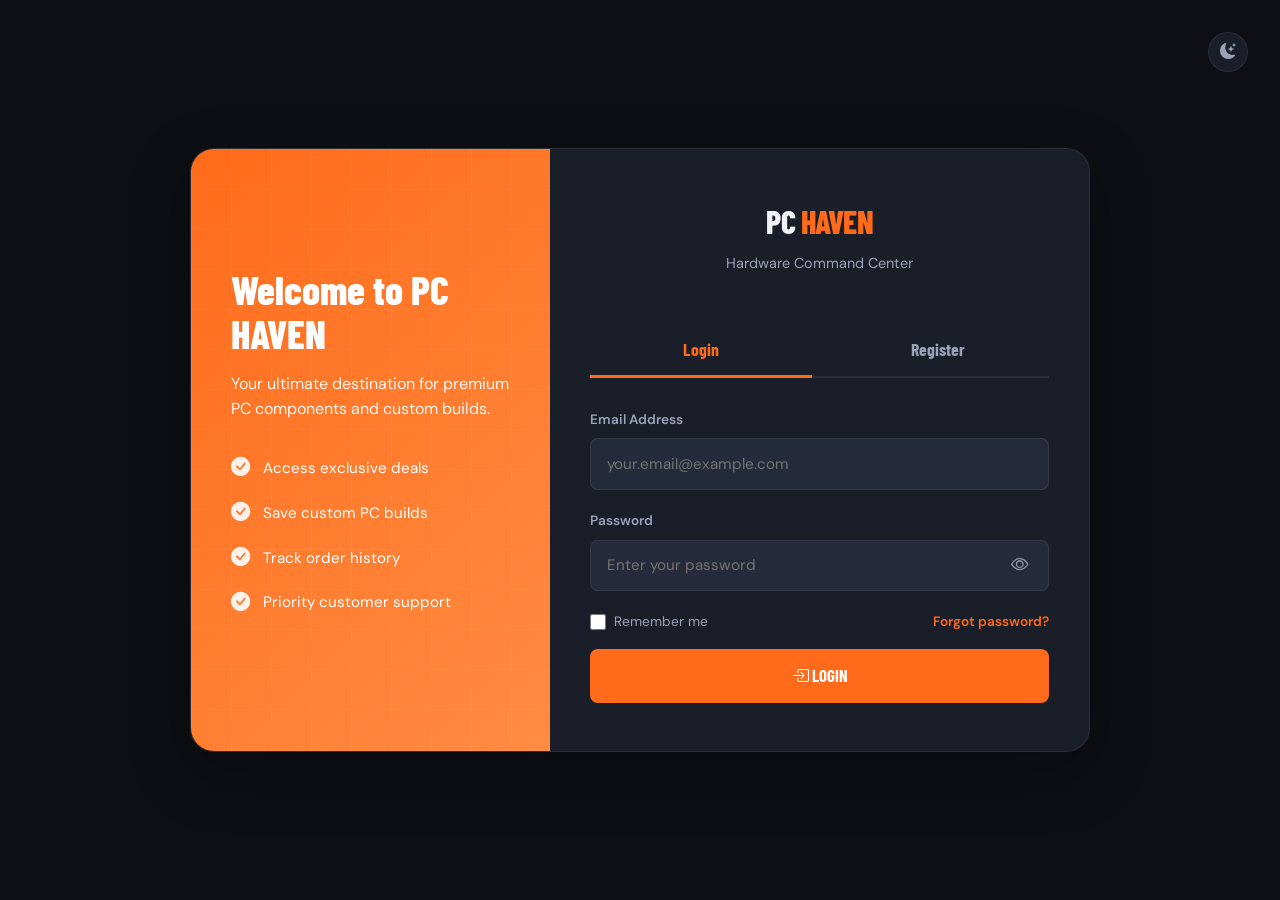
==== commit edbcdfd1: "Add show/hide password toggle for all password fields" ====
--- a/index.html
+++ b/index.html
@@ -365,6 +365,40 @@
     .strength-medium { width: 66%; background: #ffc107; }
     .strength-strong { width: 100%; background: #28a745; }
     
+    .password-input-wrapper {
+      position: relative;
+      display: flex;
+      align-items: center;
+    }
+    
+    .password-input-wrapper .form-control-custom {
+      padding-right: 3rem;
+    }
+    
+    .password-toggle {
+      position: absolute;
+      right: 0.75rem;
+      background: none;
+      border: none;
+      color: var(--text-secondary);
+      cursor: pointer;
+      padding: 0.5rem;
+      display: flex;
+      align-items: center;
+      justify-content: center;
+      transition: all var(--transition);
+      border-radius: 4px;
+    }
+    
+    .password-toggle:hover {
+      color: var(--accent);
+      background: var(--accent-glow);
+    }
+    
+    .password-toggle i {
+      font-size: 1.1rem;
+    }
+    
     @media (max-width: 768px) {
       .auth-card {
         flex-direction: column;
@@ -428,7 +462,12 @@
 
           <div class="form-group">
             <label class="form-label">Password</label>
-            <input type="password" id="loginPassword" class="form-control-custom" placeholder="Enter your password" required />
+            <div class="password-input-wrapper">
+              <input type="password" id="loginPassword" class="form-control-custom" placeholder="Enter your password" required />
+              <button type="button" class="password-toggle" onclick="togglePassword('loginPassword')">
+                <i class="bi bi-eye" id="loginPassword-icon"></i>
+              </button>
+            </div>
           </div>
 
           <div class="remember-forgot">
@@ -458,7 +497,12 @@
 
           <div class="form-group">
             <label class="form-label">Password</label>
-            <input type="password" id="registerPassword" class="form-control-custom" placeholder="Create a strong password" required />
+            <div class="password-input-wrapper">
+              <input type="password" id="registerPassword" class="form-control-custom" placeholder="Create a strong password" required />
+              <button type="button" class="password-toggle" onclick="togglePassword('registerPassword')">
+                <i class="bi bi-eye" id="registerPassword-icon"></i>
+              </button>
+            </div>
             <div class="password-strength">
               <div class="strength-bar">
                 <div class="strength-fill" id="strengthFill"></div>
@@ -469,7 +513,12 @@
 
           <div class="form-group">
             <label class="form-label">Confirm Password</label>
-            <input type="password" id="registerConfirmPassword" class="form-control-custom" placeholder="Confirm your password" required />
+            <div class="password-input-wrapper">
+              <input type="password" id="registerConfirmPassword" class="form-control-custom" placeholder="Confirm your password" required />
+              <button type="button" class="password-toggle" onclick="togglePassword('registerConfirmPassword')">
+                <i class="bi bi-eye" id="registerConfirmPassword-icon"></i>
+              </button>
+            </div>
           </div>
 
           <button type="submit" class="btn-auth">
--- a/style.css
+++ b/style.css
@@ -819,11 +819,31 @@
 }
 
 .product-img-wrap {
-  background: rgba(0, 0, 0, 0.2);
+  background: linear-gradient(135deg, rgba(0, 0, 0, 0.3) 0%, rgba(0, 0, 0, 0.15) 100%);
   position: relative;
   overflow: hidden;
-  padding: 2rem 1.2rem;
+  padding: 1.5rem 1rem;
   text-align: center;
+  min-height: 200px;
+  display: flex;
+  align-items: center;
+  justify-content: center;
+  border-radius: 8px 8px 0 0;
+}
+
+.product-image {
+  width: 100%;
+  height: 180px;
+  object-fit: contain;
+  object-position: center;
+  border-radius: 8px;
+  transition: transform var(--transition);
+  background: linear-gradient(135deg, rgba(255,255,255,0.02) 0%, rgba(255,255,255,0.05) 100%);
+  padding: 1rem;
+}
+
+.product-card:hover .product-image {
+  transform: scale(1.05);
 }
 
 .product-img-wrap .item-emoji {
@@ -1040,6 +1060,22 @@
 
 .component-emoji {
   font-size: 2rem;
+}
+
+.component-image {
+  width: 100%;
+  height: 120px;
+  object-fit: contain;
+  object-position: center;
+  border-radius: 6px;
+  margin-bottom: 0.5rem;
+  transition: transform var(--transition);
+  background: linear-gradient(135deg, rgba(255,255,255,0.02) 0%, rgba(255,255,255,0.05) 100%);
+  padding: 0.75rem;
+}
+
+.builder-component-card:hover .component-image {
+  transform: scale(1.03);
 }
 
 .component-name {
@@ -1878,6 +1914,9 @@
   cursor: pointer;
   transition: all var(--transition);
   border: none;
+  display: inline-flex;
+  align-items: center;
+  gap: 0.5rem;
 }
 
 .btn-modal-cancel {
@@ -1899,6 +1938,17 @@
 .btn-modal-confirm:hover {
   background: var(--accent-hover);
   transform: translateY(-1px);
+}
+
+.btn-modal-confirm.btn-danger {
+  background: #dc3545;
+  border-color: #dc3545;
+}
+
+.btn-modal-confirm.btn-danger:hover {
+  background: #c82333;
+  border-color: #bd2130;
+  box-shadow: 0 4px 12px rgba(220, 53, 69, 0.3);
 }
 
 @keyframes fadeIn {
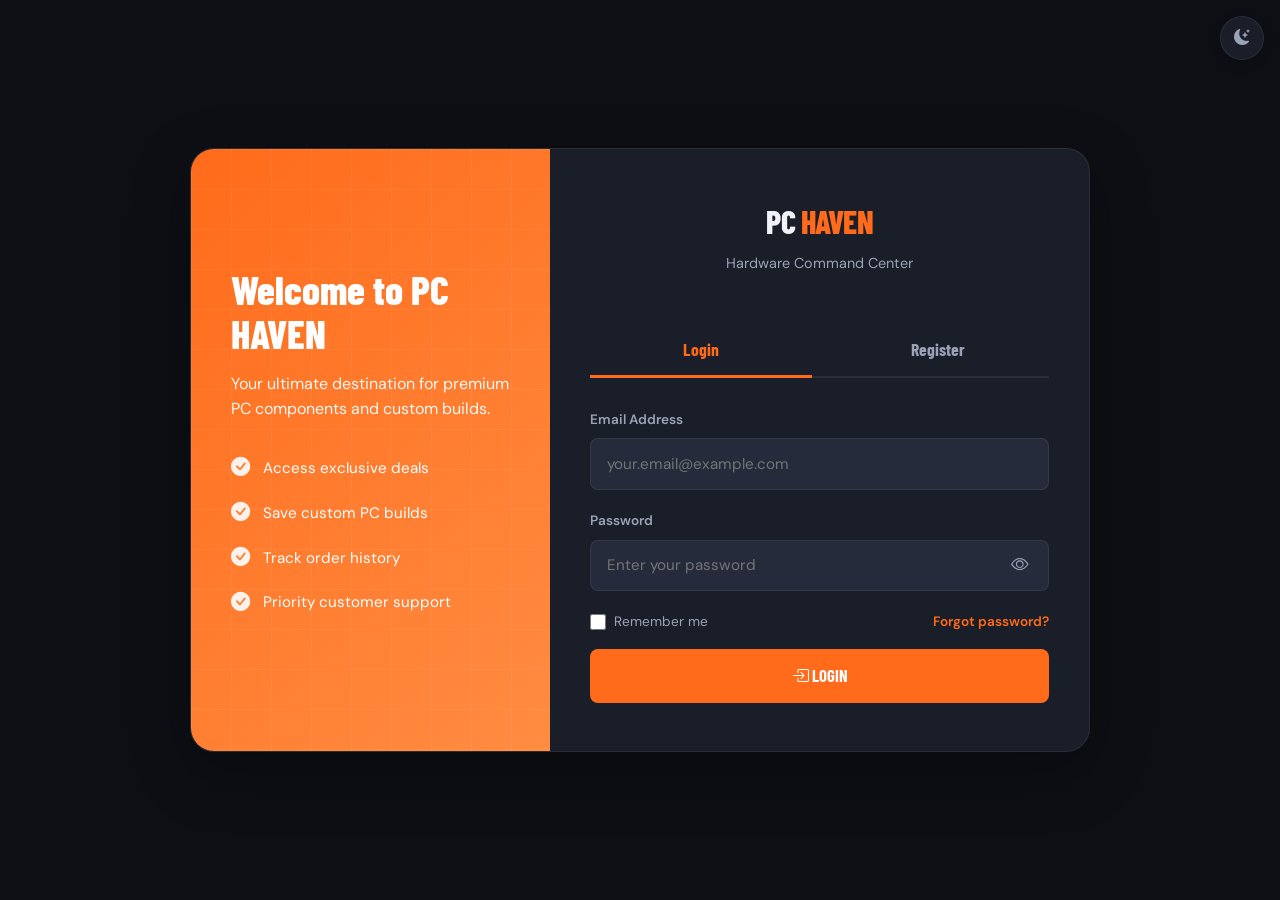
==== commit 94aae9ef: "Improved the navigation bar" ====
--- a/index.html
+++ b/index.html
@@ -282,27 +282,36 @@
     }
     
     .theme-toggle-login {
-      position: absolute;
-      top: 2rem;
-      right: 2rem;
+      position: fixed;
+      top: 1rem;
+      right: 1rem;
       background: var(--bg-card);
       border: 1px solid var(--border);
       color: var(--text-secondary);
-      width: 40px;
-      height: 40px;
+      width: 44px;
+      height: 44px;
       border-radius: 50%;
       display: flex;
       align-items: center;
       justify-content: center;
       cursor: pointer;
       transition: all var(--transition);
-      z-index: 10;
+      z-index: 1000;
+      box-shadow: 0 4px 12px rgba(0, 0, 0, 0.15);
+      -webkit-tap-highlight-color: transparent;
+      -webkit-touch-callout: none;
+      -webkit-user-select: none;
+      user-select: none;
     }
     
     .theme-toggle-login:hover {
       border-color: var(--accent);
       color: var(--accent);
       background: var(--accent-glow);
+    }
+    
+    .theme-toggle-login:active {
+      transform: scale(0.95);
     }
     
     .alert-message {
@@ -388,6 +397,10 @@
       justify-content: center;
       transition: all var(--transition);
       border-radius: 4px;
+      -webkit-tap-highlight-color: transparent;
+      -webkit-touch-callout: none;
+      -webkit-user-select: none;
+      user-select: none;
     }
     
     .password-toggle:hover {
@@ -402,6 +415,7 @@
     @media (max-width: 768px) {
       .auth-card {
         flex-direction: column;
+        margin: 1rem;
       }
       
       .auth-sidebar,
@@ -415,6 +429,20 @@
       
       .auth-sidebar h2 {
         font-size: 1.8rem;
+      }
+      
+      .login-container {
+        padding: 1rem 0.5rem;
+      }
+    }
+    
+    @media (max-width: 480px) {
+      .auth-main {
+        padding: 2rem 1.5rem;
+      }
+      
+      .auth-card {
+        margin: 0.5rem;
       }
     }
   </style>
--- a/style.css
+++ b/style.css
@@ -256,12 +256,223 @@
   cursor: pointer;
   transition: all var(--transition);
   font-size: 1rem;
+  -webkit-tap-highlight-color: transparent;
+  -webkit-touch-callout: none;
+  -webkit-user-select: none;
+  user-select: none;
 }
 
 .theme-toggle:hover {
   border-color: var(--accent);
   color: var(--accent);
   background: var(--accent-glow);
+}
+
+.theme-toggle:active {
+  transform: scale(0.95);
+}
+
+/* Hamburger Menu Button */
+.hamburger-menu {
+  background: none;
+  border: none;
+  width: 40px;
+  height: 40px;
+  display: flex;
+  flex-direction: column;
+  justify-content: center;
+  align-items: center;
+  gap: 5px;
+  cursor: pointer;
+  padding: 0;
+  -webkit-tap-highlight-color: transparent;
+  position: relative;
+  z-index: 1001;
+}
+
+.hamburger-menu span {
+  width: 24px;
+  height: 2px;
+  background: var(--text-primary);
+  border-radius: 2px;
+  transition: all 0.3s ease;
+}
+
+.hamburger-menu:hover span {
+  background: var(--accent);
+}
+
+.hamburger-menu.active span:nth-child(1) {
+  transform: rotate(45deg) translate(7px, 7px);
+}
+
+.hamburger-menu.active span:nth-child(2) {
+  opacity: 0;
+}
+
+.hamburger-menu.active span:nth-child(3) {
+  transform: rotate(-45deg) translate(7px, -7px);
+}
+
+/* Mobile Menu Overlay */
+.mobile-menu-overlay {
+  position: fixed;
+  inset: 0;
+  background: rgba(0, 0, 0, 0.5);
+  backdrop-filter: blur(4px);
+  opacity: 0;
+  visibility: hidden;
+  transition: all 0.3s ease;
+  z-index: 1100;
+}
+
+.mobile-menu-overlay.active {
+  opacity: 1;
+  visibility: visible;
+}
+
+/* Mobile Slide-in Menu */
+.mobile-menu {
+  position: fixed;
+  top: 0;
+  right: -100%;
+  width: 300px;
+  max-width: 85vw;
+  height: 100vh;
+  background: var(--bg-card);
+  border-left: 1px solid var(--border);
+  box-shadow: -4px 0 24px rgba(0, 0, 0, 0.3);
+  transition: right 0.3s ease;
+  z-index: 1101;
+  overflow-y: auto;
+}
+
+.mobile-menu.active {
+  right: 0;
+}
+
+.mobile-menu-header {
+  display: flex;
+  justify-content: space-between;
+  align-items: center;
+  padding: 1.5rem;
+  border-bottom: 1px solid var(--border);
+  background: var(--bg-surface);
+}
+
+.mobile-menu-header h3 {
+  font-family: var(--font-display);
+  font-size: 1.3rem;
+  font-weight: 700;
+  margin: 0;
+  color: var(--text-primary);
+}
+
+.mobile-menu-close {
+  background: none;
+  border: none;
+  color: var(--text-secondary);
+  font-size: 1.5rem;
+  cursor: pointer;
+  padding: 0.5rem;
+  display: flex;
+  align-items: center;
+  justify-content: center;
+  transition: all var(--transition);
+  -webkit-tap-highlight-color: transparent;
+}
+
+.mobile-menu-close:hover {
+  color: var(--accent);
+}
+
+.mobile-menu-content {
+  padding: 1.5rem;
+}
+
+.mobile-menu-item {
+  display: flex;
+  justify-content: space-between;
+  align-items: center;
+  padding: 1rem;
+  background: var(--bg-surface);
+  border-radius: var(--radius-card);
+  margin-bottom: 1rem;
+}
+
+.mobile-menu-label {
+  display: flex;
+  align-items: center;
+  gap: 0.75rem;
+  font-weight: 600;
+  color: var(--text-primary);
+  font-size: 0.95rem;
+}
+
+.mobile-menu-label i {
+  font-size: 1.2rem;
+  color: var(--accent);
+}
+
+.theme-toggle-mobile {
+  background: var(--bg-muted);
+  border: 1px solid var(--border);
+  color: var(--text-secondary);
+  width: 40px;
+  height: 40px;
+  border-radius: 50%;
+  display: flex;
+  align-items: center;
+  justify-content: center;
+  cursor: pointer;
+  transition: all var(--transition);
+  font-size: 1.1rem;
+  -webkit-tap-highlight-color: transparent;
+}
+
+.theme-toggle-mobile:hover {
+  border-color: var(--accent);
+  color: var(--accent);
+  background: var(--accent-glow);
+}
+
+.mobile-menu-section {
+  margin-top: 1.5rem;
+}
+
+.mobile-menu-section h4 {
+  font-family: var(--font-display);
+  font-size: 0.85rem;
+  font-weight: 700;
+  text-transform: uppercase;
+  color: var(--text-secondary);
+  margin-bottom: 1rem;
+  letter-spacing: 0.05em;
+}
+
+.mobile-nav-link {
+  display: flex;
+  align-items: center;
+  gap: 1rem;
+  padding: 0.9rem 1rem;
+  color: var(--text-primary);
+  text-decoration: none;
+  border-radius: var(--radius-btn);
+  transition: all var(--transition);
+  font-weight: 500;
+  margin-bottom: 0.5rem;
+  -webkit-tap-highlight-color: transparent;
+}
+
+.mobile-nav-link:hover {
+  background: var(--bg-surface);
+  color: var(--accent);
+}
+
+.mobile-nav-link i {
+  font-size: 1.2rem;
+  color: var(--accent);
+  width: 24px;
 }
 
 /* Login Button in Nav */
@@ -1807,6 +2018,29 @@
     padding: 12px !important;
   }
 
+  /* Theme Toggle Mobile Fix */
+  .theme-toggle {
+    width: 40px;
+    height: 40px;
+    font-size: 1.1rem;
+    flex-shrink: 0;
+  }
+
+  /* Navigation adjustments for mobile */
+  .nav-search {
+    max-width: 180px;
+  }
+
+  .nav-search input {
+    font-size: 0.85rem;
+    padding: 0.5rem 0.7rem 0.5rem 2rem;
+  }
+
+  .cart-btn {
+    font-size: 0.75rem;
+    padding: 0.4rem 0.8rem !important;
+  }
+
   /* PC Builder Mobile Adjustments */
   .builder-categories {
     gap: 0.3rem !important;
